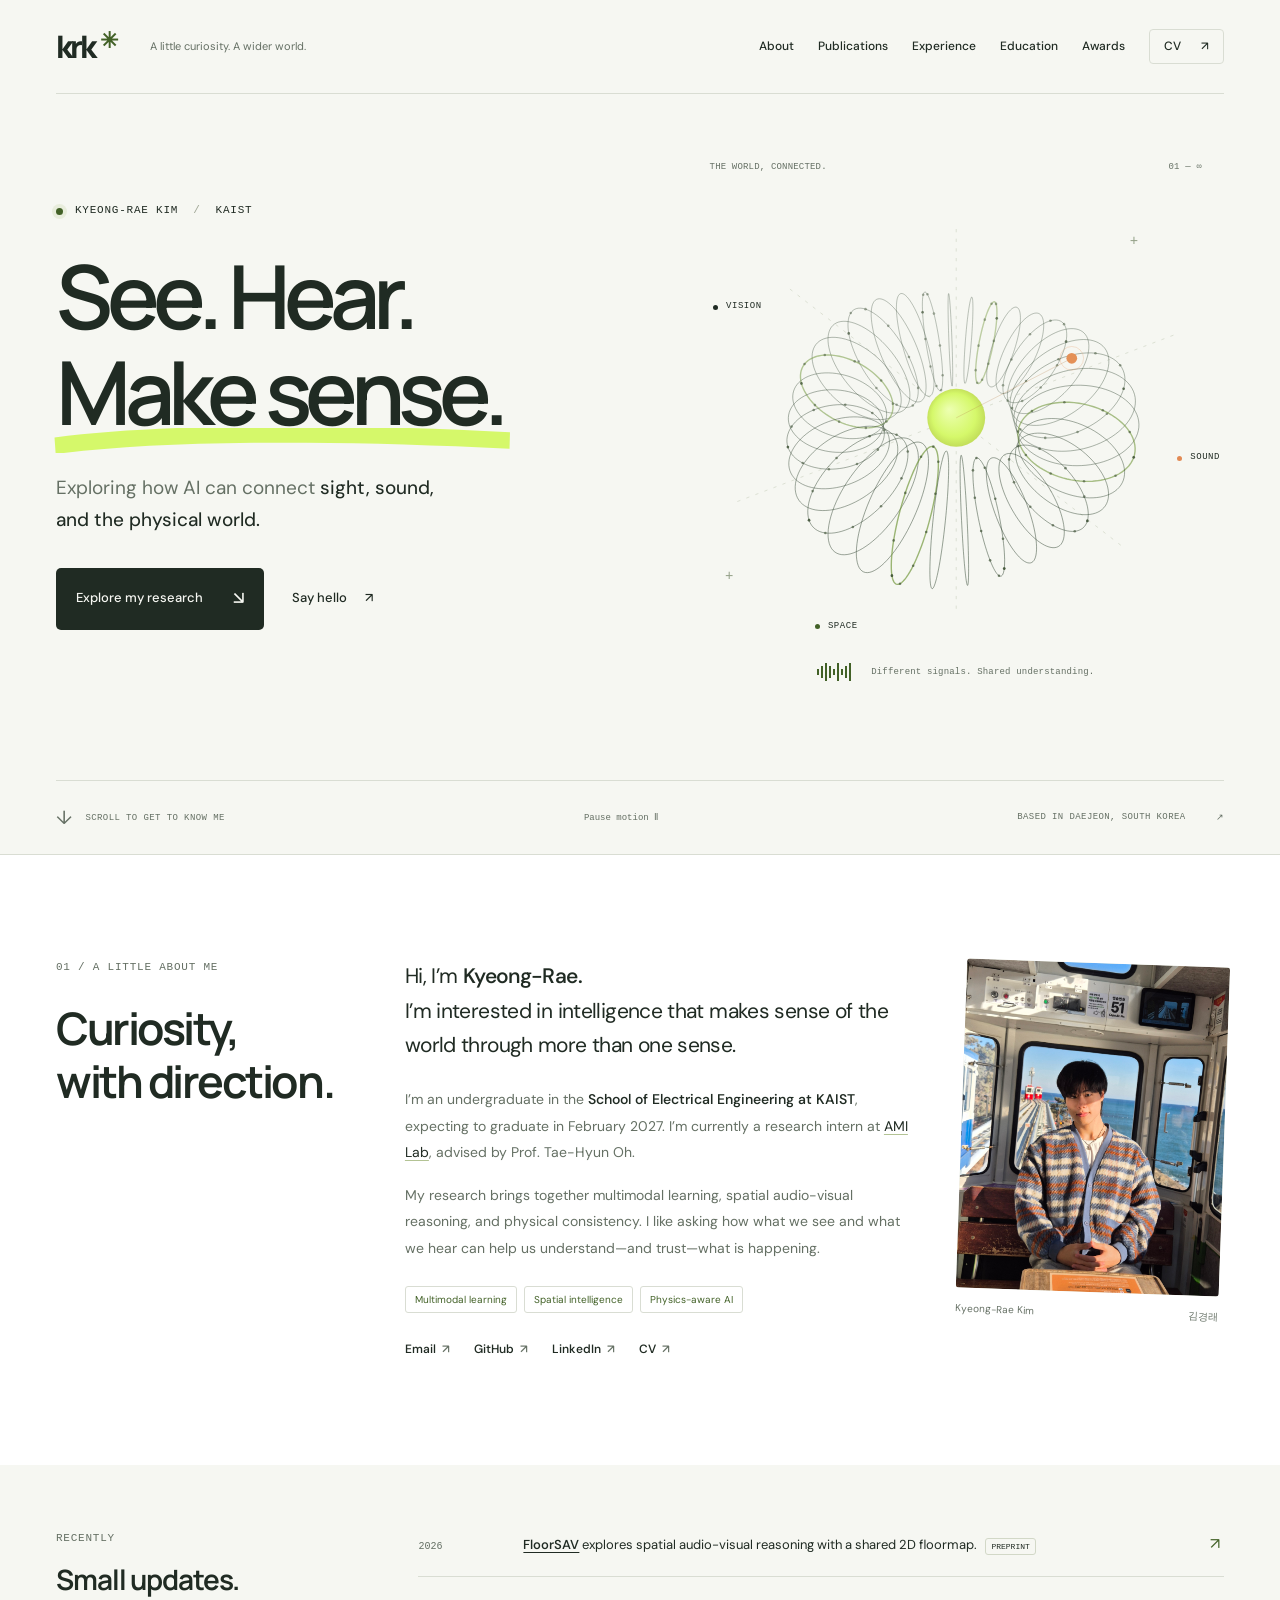
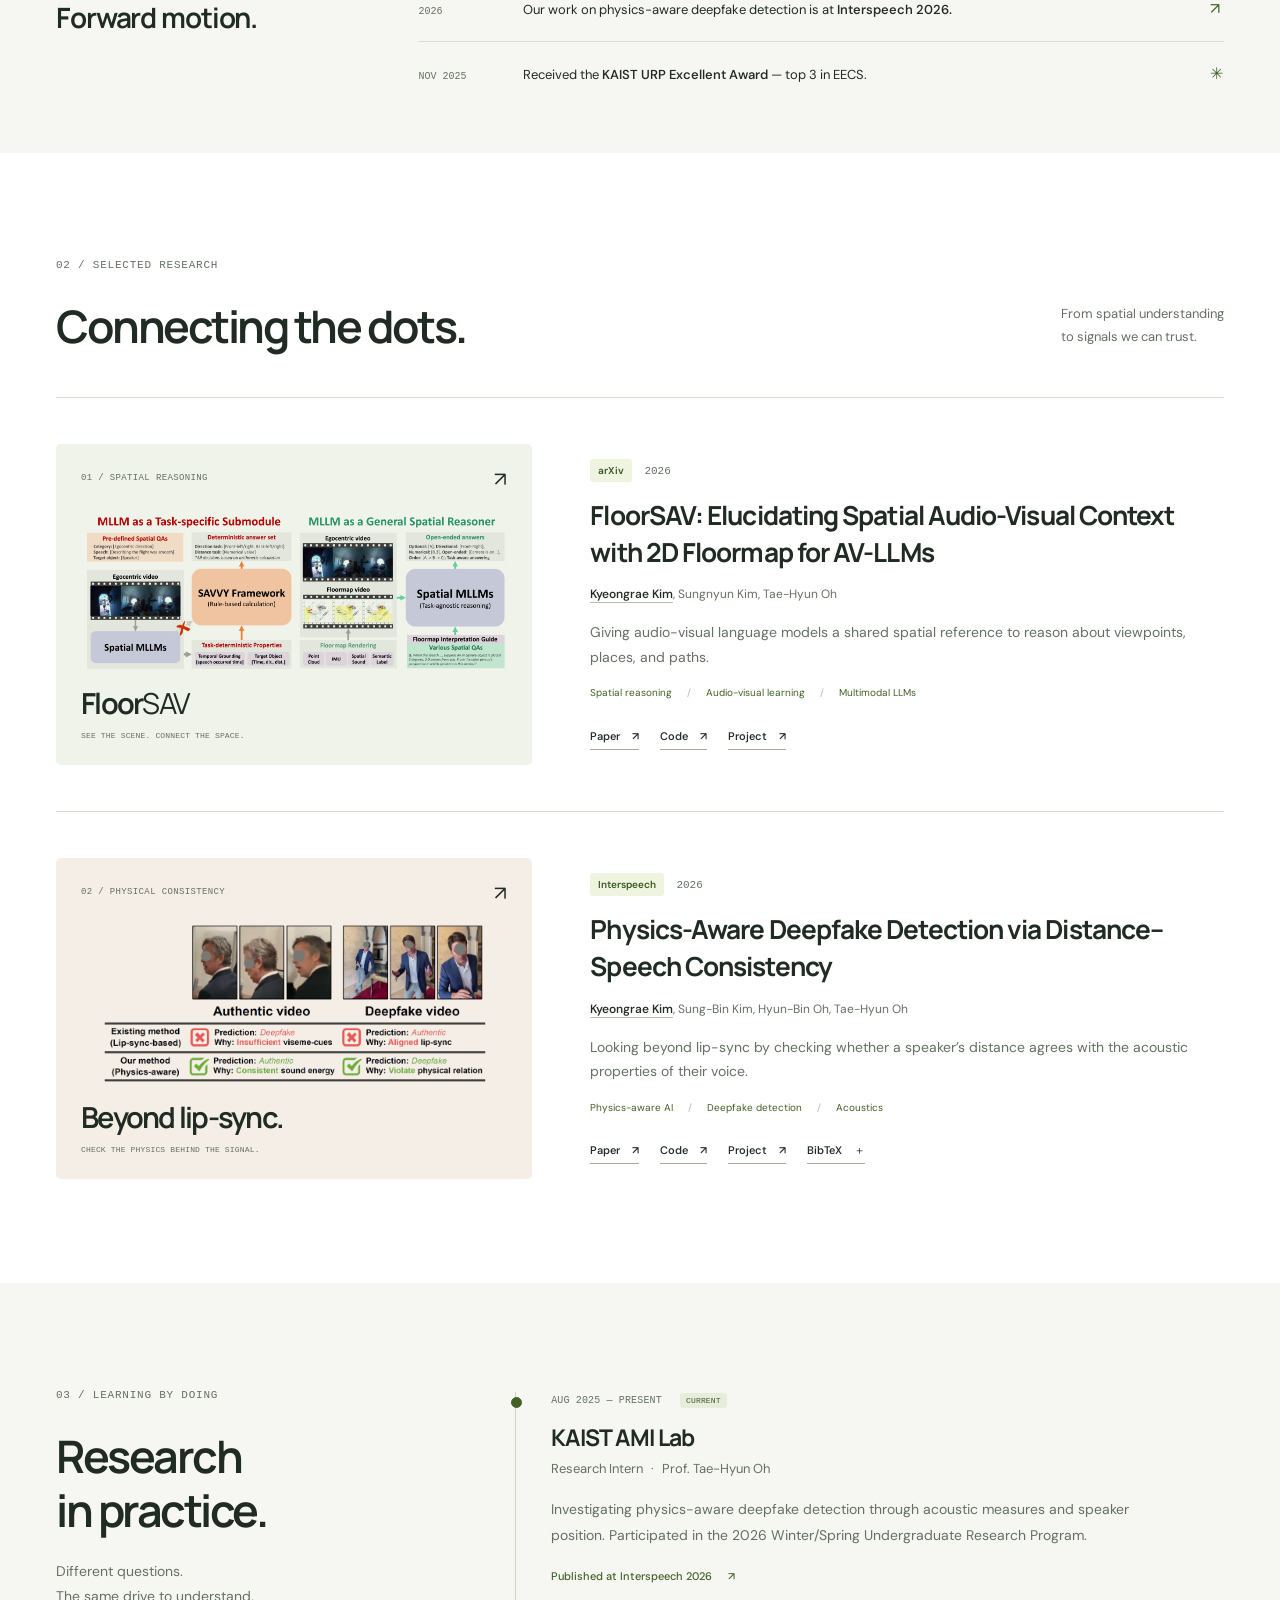
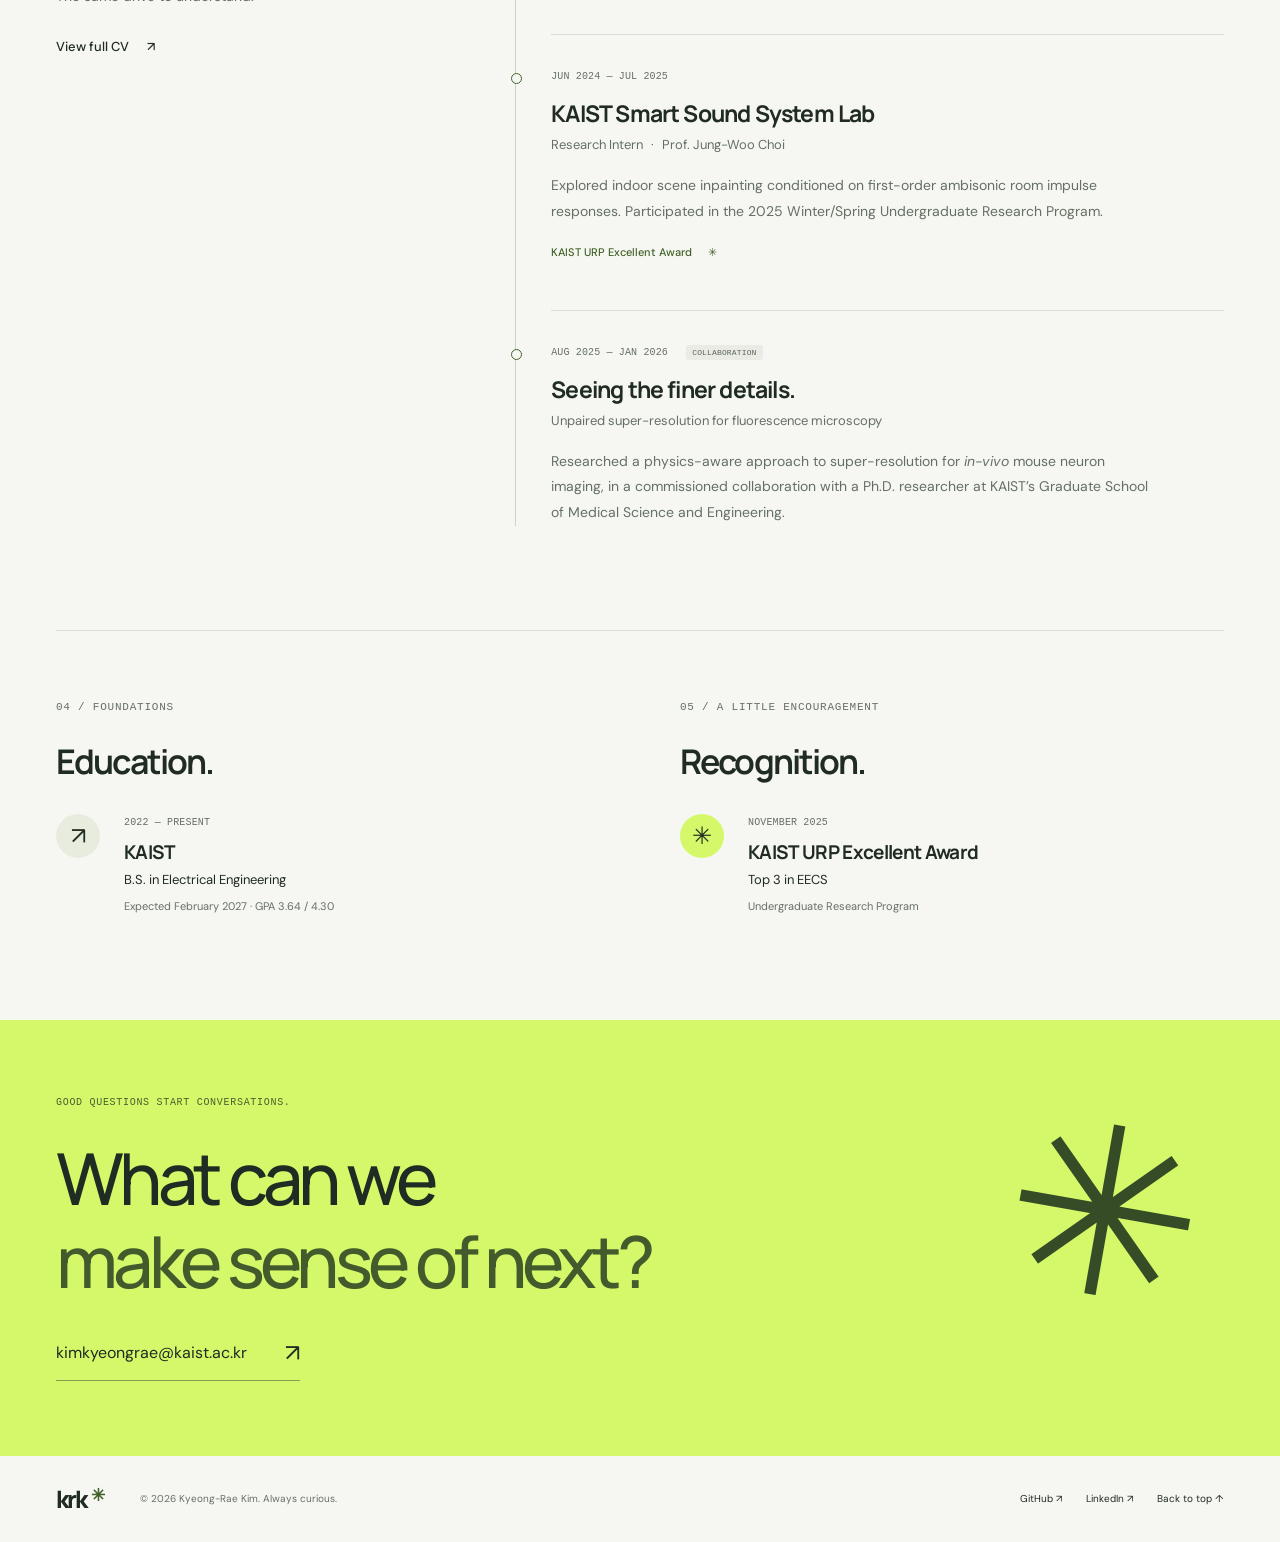
==== index.html @ 4e3a3d53 "Build personal research website with animated hero and CV" ====
<!doctype html>
<html lang="en">
<head>
  <meta charset="utf-8">
  <meta name="viewport" content="width=device-width, initial-scale=1">
  <meta name="theme-color" content="#f6f7f2">
  <title>Kyeong-Rae Kim — Seeing, hearing, understanding.</title>
  <meta name="description" content="Kyeong-Rae Kim is an electrical engineering undergraduate at KAIST exploring multimodal learning, spatial audio-visual reasoning, and physics-aware AI.">
  <link rel="canonical" href="https://byulharang.github.io/">
  <meta property="og:type" content="website">
  <meta property="og:title" content="Kyeong-Rae Kim — Seeing, hearing, understanding.">
  <meta property="og:description" content="Exploring how AI can connect sight, sound, and the physical world. Research in multimodal learning at KAIST.">
  <meta property="og:url" content="https://byulharang.github.io/">
  <meta property="og:image" content="https://byulharang.github.io/images/social-preview.png">
  <meta name="twitter:card" content="summary_large_image">
  <link rel="icon" href="assets/favicon.svg" type="image/svg+xml">
  <link rel="preconnect" href="https://fonts.googleapis.com">
  <link rel="preconnect" href="https://fonts.gstatic.com" crossorigin>
  <link href="https://fonts.googleapis.com/css2?family=DM+Sans:wght@400;450;500;550;600;650;700&family=Manrope:wght@400;500;600;650;700;750;800&display=swap" rel="stylesheet">
  <link rel="stylesheet" href="style.css">
  <script src="script.js" defer></script>
</head>
<body>
  <a class="skip-link" href="#main">Skip to content</a>
  <header class="site-header" id="top">
    <div class="shell header-inner">
      <a class="wordmark" href="#home" aria-label="Kyeong-Rae Kim, home">krk<span class="brand-star" aria-hidden="true">✳</span></a>
      <span class="header-note">A little curiosity. A wider world.</span>
      <button class="menu-toggle" type="button" aria-expanded="false" aria-controls="primary-nav">Menu <span aria-hidden="true">+</span></button>
      <nav class="primary-nav" id="primary-nav" aria-label="Main navigation">
        <a href="#about">About</a>
        <a href="#publications">Publications</a>
        <a href="#experience">Experience</a>
        <a href="#education">Education</a>
        <a href="#awards">Awards</a>
        <a class="nav-cv" href="cv.pdf" target="_blank" rel="noopener">CV <span aria-hidden="true">↗</span></a>
      </nav>
    </div>
  </header>

  <main id="main">
    <section class="hero shell" id="home" aria-labelledby="hero-title">
      <div class="hero-heading" data-hero-layer>
        <p class="eyebrow"><span class="status-dot" aria-hidden="true"></span> KYEONG-RAE KIM <span class="eyebrow-divider">/</span> KAIST</p>
        <h1 id="hero-title">See. Hear.<br><span class="sense">Make sense.<svg viewBox="0 0 600 24" preserveAspectRatio="none" aria-hidden="true"><path d="M4 17C141 4 355 3 592 12"/></svg></span></h1>
        <p class="hero-description">Exploring how AI can connect <strong>sight, sound,<br class="desktop-break"> and the physical world.</strong></p>
        <div class="hero-actions">
          <a class="button button-dark" href="#publications">Explore my research <span aria-hidden="true">↘</span></a>
          <a class="text-link" href="mailto:kimkyeongrae@kaist.ac.kr">Say hello <span aria-hidden="true">↗</span></a>
        </div>
      </div>
      <div class="hero-art" data-hero-layer aria-hidden="true">
        <div class="art-topline"><span>THE WORLD, CONNECTED.</span><span>01 — ∞</span></div>
        <div class="signal-field">
          <svg class="signal-fallback" viewBox="0 0 500 480"><g fill="none" stroke="#344633" stroke-width=".8" opacity=".65"><ellipse cx="250" cy="240" rx="164" ry="148"/><ellipse cx="250" cy="240" rx="164" ry="94"/><ellipse cx="250" cy="240" rx="164" ry="40"/><ellipse cx="250" cy="240" rx="55" ry="148"/><ellipse cx="250" cy="240" rx="113" ry="148"/><path d="M86 240h328M250 92v296"/></g><circle cx="250" cy="240" r="27" fill="#d5f86a"/></svg>
          <canvas id="signal-canvas"></canvas>
          <span class="signal-label label-vision"><i></i> VISION</span>
          <span class="signal-label label-sound"><i></i> SOUND</span>
          <span class="signal-label label-space"><i></i> SPACE</span>
          <span class="signal-cross cross-one">+</span><span class="signal-cross cross-two">+</span>
        </div>
        <div class="art-bottomline"><span class="mini-wave"><i></i><i></i><i></i><i></i><i></i><i></i><i></i><i></i><i></i></span><span>Different signals. Shared understanding.</span></div>
      </div>
      <div class="hero-footer"><a href="#about"><span class="scroll-icon" aria-hidden="true">↓</span> SCROLL TO GET TO KNOW ME</a><button class="motion-toggle" id="motion-toggle" type="button" aria-pressed="false">Pause motion Ⅱ</button><span>BASED IN DAEJEON, SOUTH KOREA <span aria-hidden="true">↗</span></span></div>
    </section>

    <section class="about-section section" id="about" aria-labelledby="about-title">
      <div class="shell about-grid">
        <div class="section-intro" data-reveal><p class="eyebrow section-label">01 / A LITTLE ABOUT ME</p><h2 id="about-title">Curiosity,<br> with direction.</h2></div>
        <div class="about-copy" data-reveal>
          <p class="lead">Hi, I’m <strong>Kyeong-Rae.</strong><br>I’m interested in intelligence that makes sense of the world through more than one sense.</p>
          <p>I’m an undergraduate in the <strong>School of Electrical Engineering at KAIST</strong>, expecting to graduate in February 2027. I’m currently a research intern at <a href="https://ami.kaist.ac.kr/" target="_blank" rel="noopener">AMI Lab</a>, advised by Prof. Tae-Hyun Oh.</p>
          <p>My research brings together multimodal learning, spatial audio-visual reasoning, and physical consistency. I like asking how what we see and what we hear can help us understand—and trust—what is happening.</p>
          <div class="interest-list" aria-label="Research interests"><span>Multimodal learning</span><span>Spatial intelligence</span><span>Physics-aware AI</span></div>
          <div class="social-links"><a href="mailto:kimkyeongrae@kaist.ac.kr">Email <span aria-hidden="true">↗</span></a><a href="https://github.com/byulharang" target="_blank" rel="noopener">GitHub <span aria-hidden="true">↗</span></a><a href="https://www.linkedin.com/in/gyeongrae-kim" target="_blank" rel="noopener">LinkedIn <span aria-hidden="true">↗</span></a><a href="cv.pdf" target="_blank" rel="noopener">CV <span aria-hidden="true">↗</span></a></div>
        </div>
        <figure class="portrait" data-reveal>
          <div class="portrait-frame"><img src="profile.jpg" alt="Kyeong-Rae Kim sitting in a seaside capsule train." width="1848" height="4000" loading="lazy"></div>
          <figcaption><span>Kyeong-Rae Kim</span><span>김경래</span></figcaption>
        </figure>
      </div>
    </section>

    <section class="news-section section" aria-labelledby="news-title">
      <div class="shell news-grid">
        <div data-reveal><p class="eyebrow section-label">RECENTLY</p><h2 id="news-title">Small updates.<br> Forward motion.</h2></div>
        <ol class="news-list">
          <li data-reveal><time datetime="2026">2026</time><p><a href="https://byulharang.github.io/FloorSAV/" target="_blank" rel="noopener">FloorSAV</a> explores spatial audio-visual reasoning with a shared 2D floormap. <span class="news-tag">PREPRINT</span></p><span aria-hidden="true">↗</span></li>
          <li data-reveal><time datetime="2026">2026</time><p>Our work on physics-aware deepfake detection is at <strong>Interspeech 2026.</strong></p><span aria-hidden="true">↗</span></li>
          <li data-reveal><time datetime="2025-11">NOV 2025</time><p>Received the <strong>KAIST URP Excellent Award</strong> — top 3 in EECS.</p><span aria-hidden="true">✳</span></li>
        </ol>
      </div>
    </section>

    <section class="publications-section section" id="publications" aria-labelledby="publications-title">
      <div class="shell">
        <div class="section-heading" data-reveal><div><p class="eyebrow section-label">02 / SELECTED RESEARCH</p><h2 id="publications-title">Connecting the dots.</h2></div><p>From spatial understanding<br> to signals we can trust.</p></div>
        <article class="publication" data-reveal>
          <a class="publication-visual floorsav-visual" href="https://byulharang.github.io/FloorSAV/" target="_blank" rel="noopener" aria-label="Explore the FloorSAV project">
            <div class="visual-caption"><span>01 / SPATIAL REASONING</span><span aria-hidden="true">↗</span></div>
            <img src="images/floorsav.png" width="1588" height="596" alt="FloorSAV combines first-person video, spatial audio, and a 2D floormap for audio-visual language model reasoning." loading="lazy">
            <span class="visual-wordmark">Floor<span>SAV</span><small>SEE THE SCENE. CONNECT THE SPACE.</small></span>
          </a>
          <div class="publication-copy"><p class="publication-meta"><span class="venue">arXiv</span><span>2026</span></p><h3><a href="https://arxiv.org/abs/2610.11310" target="_blank" rel="noopener">FloorSAV: Elucidating Spatial Audio-Visual Context with 2D Floormap for AV-LLMs</a></h3><p class="authors"><strong>Kyeongrae Kim</strong>, Sungnyun Kim, Tae-Hyun Oh</p><p class="publication-summary">Giving audio-visual language models a shared spatial reference to reason about viewpoints, places, and paths.</p><div class="publication-topics"><span>Spatial reasoning</span><span>Audio-visual learning</span><span>Multimodal LLMs</span></div><div class="paper-links"><a href="https://arxiv.org/abs/2610.11310" target="_blank" rel="noopener">Paper <span aria-hidden="true">↗</span></a><a href="https://github.com/byulharang/FloorSAV" target="_blank" rel="noopener">Code <span aria-hidden="true">↗</span></a><a href="https://byulharang.github.io/FloorSAV/" target="_blank" rel="noopener">Project <span aria-hidden="true">↗</span></a></div></div>
        </article>
        <article class="publication" data-reveal>
          <a class="publication-visual padd-visual" href="https://byulharang.github.io/PADD/" target="_blank" rel="noopener" aria-label="Explore the physics-aware deepfake detection project">
            <div class="visual-caption"><span>02 / PHYSICAL CONSISTENCY</span><span aria-hidden="true">↗</span></div>
            <img src="images/padd.png" width="1986" height="820" alt="Real and deepfake video examples: distance–speech consistency provides evidence when lip-sync cues alone are insufficient." loading="lazy">
            <span class="visual-wordmark">Beyond lip-sync.<small>CHECK THE PHYSICS BEHIND THE SIGNAL.</small></span>
          </a>
          <div class="publication-copy"><p class="publication-meta"><span class="venue">Interspeech</span><span>2026</span></p><h3><a href="https://www.isca-archive.org/interspeech_2026/kim26m_interspeech.pdf" target="_blank" rel="noopener">Physics-Aware Deepfake Detection via Distance–Speech Consistency</a></h3><p class="authors"><strong>Kyeongrae Kim</strong>, Sung-Bin Kim, Hyun-Bin Oh, Tae-Hyun Oh</p><p class="publication-summary">Looking beyond lip-sync by checking whether a speaker’s distance agrees with the acoustic properties of their voice.</p><div class="publication-topics"><span>Physics-aware AI</span><span>Deepfake detection</span><span>Acoustics</span></div><div class="paper-links"><a href="https://www.isca-archive.org/interspeech_2026/kim26m_interspeech.pdf" target="_blank" rel="noopener">Paper <span aria-hidden="true">↗</span></a><a href="https://github.com/byulharang/PADD" target="_blank" rel="noopener">Code <span aria-hidden="true">↗</span></a><a href="https://byulharang.github.io/PADD/" target="_blank" rel="noopener">Project <span aria-hidden="true">↗</span></a><button class="citation-button" type="button" data-citation="padd-citation">BibTeX <span aria-hidden="true">＋</span></button></div><pre class="citation" id="padd-citation" hidden><code>@inproceedings{kim2026physics,
  title     = {Physics-Aware Deepfake Detection via Distance--Speech Consistency},
  author    = {Kim, Kyeongrae and Kim, Sung-Bin and Oh, Hyun-Bin and Oh, Tae-Hyun},
  booktitle = {Proc. Interspeech 2026},
  year      = {2026},
  pages     = {2424--2428},
  doi       = {10.21437/Interspeech.2026-1541}
}</code></pre></div>
        </article>
      </div>
    </section>

    <section class="experience-section section" id="experience" aria-labelledby="experience-title">
      <div class="shell experience-grid">
        <div class="experience-intro" data-reveal><p class="eyebrow section-label">03 / LEARNING BY DOING</p><h2 id="experience-title">Research<br> in practice.</h2><p>Different questions.<br> The same drive to understand.</p><a class="text-link" href="cv.pdf" target="_blank" rel="noopener">View full CV <span aria-hidden="true">↗</span></a></div>
        <div class="timeline">
          <article class="timeline-item" data-reveal><p class="timeline-date">AUG 2025 — PRESENT <span class="current-tag">CURRENT</span></p><h3>KAIST AMI Lab</h3><p class="role">Research Intern <span>·</span> Prof. Tae-Hyun Oh</p><p>Investigating physics-aware deepfake detection through acoustic measures and speaker position. Participated in the 2026 Winter/Spring Undergraduate Research Program.</p><a class="inline-result" href="https://byulharang.github.io/PADD/" target="_blank" rel="noopener">Published at Interspeech 2026 <span aria-hidden="true">↗</span></a></article>
          <article class="timeline-item" data-reveal><p class="timeline-date">JUN 2024 — JUL 2025</p><h3>KAIST Smart Sound System Lab</h3><p class="role">Research Intern <span>·</span> Prof. Jung-Woo Choi</p><p>Explored indoor scene inpainting conditioned on first-order ambisonic room impulse responses. Participated in the 2025 Winter/Spring Undergraduate Research Program.</p><p class="inline-result">KAIST URP Excellent Award <span aria-hidden="true">✳</span></p></article>
          <article class="timeline-item" data-reveal><p class="timeline-date">AUG 2025 — JAN 2026 <span class="project-tag">COLLABORATION</span></p><h3>Seeing the finer details.</h3><p class="role">Unpaired super-resolution for fluorescence microscopy</p><p>Researched a physics-aware approach to super-resolution for <em>in-vivo</em> mouse neuron imaging, in a commissioned collaboration with a Ph.D. researcher at KAIST’s Graduate School of Medical Science and Engineering.</p></article>
        </div>
      </div>
    </section>

    <div class="credentials-section section">
      <div class="shell credentials-grid">
        <section id="education" aria-labelledby="education-title" data-reveal><p class="eyebrow section-label">04 / FOUNDATIONS</p><h2 id="education-title">Education.</h2><div class="credential"><span class="credential-symbol" aria-hidden="true">↗</span><div><p class="timeline-date">2022 — PRESENT</p><h3>KAIST</h3><p>B.S. in Electrical Engineering</p><p class="credential-detail">Expected February 2027 · GPA 3.64 / 4.30</p></div></div></section>
        <section id="awards" aria-labelledby="awards-title" data-reveal><p class="eyebrow section-label">05 / A LITTLE ENCOURAGEMENT</p><h2 id="awards-title">Recognition.</h2><div class="credential"><span class="credential-symbol award-symbol" aria-hidden="true">✳</span><div><p class="timeline-date">NOVEMBER 2025</p><h3>KAIST URP Excellent Award</h3><p>Top 3 in EECS</p><p class="credential-detail">Undergraduate Research Program</p></div></div></section>
      </div>
    </div>

    <section class="contact-section" id="contact" aria-labelledby="contact-title">
      <div class="shell contact-inner" data-reveal><p class="eyebrow">GOOD QUESTIONS START CONVERSATIONS.</p><h2 id="contact-title">What can we<br><span>make sense of next?</span></h2><a class="contact-email" href="mailto:kimkyeongrae@kaist.ac.kr">kimkyeongrae@kaist.ac.kr <span aria-hidden="true">↗</span></a><span class="contact-star" aria-hidden="true">✳</span></div>
    </section>
  </main>
  <footer class="site-footer"><div class="shell footer-inner"><a class="wordmark" href="#home" aria-label="Back to top">krk<span class="brand-star" aria-hidden="true">✳</span></a><p>© <span id="copyright-year">2026</span> Kyeong-Rae Kim. Always curious.</p><div><a href="https://github.com/byulharang" target="_blank" rel="noopener">GitHub ↗</a><a href="https://www.linkedin.com/in/gyeongrae-kim" target="_blank" rel="noopener">LinkedIn ↗</a><a href="#home">Back to top ↑</a></div></div></footer>
</body>
</html>
---- style.css ----
:root {
  --paper: #f6f7f2;
  --white: #fff;
  --ink: #202b23;
  --muted: #657064;
  --line: #d9ddd3;
  --accent: #d5f86a;
  --green: #426127;
  --orange: #e28a54;
  --heading: 'Manrope', Arial, sans-serif;
  --body: 'DM Sans', Arial, sans-serif;
  --mono: 'SFMono-Regular', Consolas, 'Liberation Mono', monospace;
}
* { box-sizing: border-box; }
html { scroll-behavior: smooth; scroll-padding-top: 110px; }
body { margin: 0; background: var(--paper); color: var(--ink); font: 16px/1.75 var(--body); -webkit-font-smoothing: antialiased; }
::selection { background: var(--accent); color: var(--ink); }
a { color: inherit; text-decoration: none; }
button { font: inherit; color: inherit; }
a, button { -webkit-tap-highlight-color: transparent; }
a:focus-visible, button:focus-visible { outline: 2px solid var(--green); outline-offset: 6px; }
button { cursor: pointer; }
img { max-width: 100%; height: auto; display: block; }
svg { display: block; }
[hidden] { display: none !important; }
h1, h2, h3, p, figure { margin: 0; }
h1, h2, h3 { font-family: var(--heading); }
h2 { font-size: clamp(32px, 3.5vw, 46px); font-weight: 650; letter-spacing: -.055em; line-height: 1.2; }
h3 { font-weight: 700; letter-spacing: -.035em; line-height: 1.4; }
.shell { width: min(1240px, calc(100% - 112px)); margin-inline: auto; }
.section { padding-block: 104px; }
.eyebrow { font: 500 11px/1.6 var(--mono); letter-spacing: .07em; }
.section-label { margin-bottom: 24px; color: var(--muted); }
.skip-link { position: fixed; z-index: 100; top: 12px; left: 12px; padding: 12px 20px; color: var(--ink); background: var(--accent); transform: translateY(-150%); }
.skip-link:focus { transform: translateY(0); }
.site-header { height: 94px; position: sticky; z-index: 30; top: 0; background: rgba(246,247,242,.96); transition: box-shadow .3s, background .3s; }
.site-header.scrolled { background: rgba(246,247,242,.94); backdrop-filter: blur(16px); box-shadow: 0 1px 0 var(--line); }
.header-inner { height: 100%; display: flex; align-items: center; gap: 32px; border-bottom: 1px solid var(--line); }
.wordmark { font-family: var(--heading); font-size: 31px; letter-spacing: -.09em; font-weight: 800; line-height: 1; display: inline-flex; align-items: flex-start; }
.brand-star { display: inline-block; margin-left: 5px; color: var(--green); font-size: 22px; line-height: .9; letter-spacing: 0; }
.header-note { font-size: 11px; color: var(--muted); margin-right: auto; }
.primary-nav { display: flex; align-items: center; gap: 24px; }
.primary-nav > a { font-size: 12px; font-weight: 500; transition: color .2s; position: relative; padding: 8px 0; }
.primary-nav > a:hover, .primary-nav > a[aria-current] { color: var(--green); }
.primary-nav > a[aria-current]::after { content: ''; position: absolute; bottom: 0; left: 0; right: 0; height: 2px; background: var(--green); }
.primary-nav .nav-cv { border: 1px solid var(--line); border-radius: 4px; padding: 6px 14px; display: flex; gap: 20px; }
.nav-cv:hover { background: var(--accent); border-color: var(--accent); }
.menu-toggle { display: none; }
.hero { min-height: min(760px, calc(100svh - 94px)); padding-top: 76px; display: grid; grid-template-columns: 1.14fr 1fr; column-gap: 20px; align-items: center; position: relative; }
.hero-heading { position: relative; z-index: 2; padding-bottom: 40px; }
.hero .eyebrow { display: flex; align-items: center; gap: 12px; }
.status-dot { width: 7px; height: 7px; background: var(--green); border-radius: 50%; box-shadow: 0 0 0 4px #e8eddc; }
.eyebrow-divider { color: #a0a796; margin: 0 3px; }
h1 { font-size: clamp(62px, 6.9vw, 100px); line-height: 1.09; font-weight: 600; letter-spacing: -.073em; margin: 27px 0 32px; }
.sense { position: relative; white-space: nowrap; }
.sense svg { position: absolute; z-index: -1; width: 104%; height: 25px; bottom: -2px; left: -1%; }
.sense path { stroke: var(--accent); stroke-width: 16px; fill: none; }
.hero-description { color: var(--muted); font-size: 19px; line-height: 1.7; }
.hero-description strong { color: var(--ink); font-weight: 450; }
.hero-actions { display: flex; align-items: center; gap: 28px; margin-top: 32px; }
.button { display: inline-flex; align-items: center; gap: 30px; border-radius: 5px; font-size: 13px; font-weight: 500; padding: 15px 20px; transition: background .2s, transform .2s; }
.button-dark { background: var(--ink); color: var(--paper); }
.button-dark:hover { background: #354a31; transform: translateY(-2px); }
.button span { font-size: 18px; }
.text-link { font-size: 13px; font-weight: 500; display: inline-flex; gap: 18px; align-items: center; }
.text-link:hover { text-decoration: underline; text-underline-offset: 5px; }
.hero-art { position: relative; align-self: center; margin-top: -30px; }
.art-topline, .art-bottomline { display: flex; align-items: center; justify-content: space-between; gap: 20px; color: var(--muted); font: 9px/1.6 var(--mono); letter-spacing: .02em; }
.art-topline { padding: 0 22px; }
.art-bottomline { padding: 0 22px; justify-content: center; }
.signal-field { aspect-ratio: 1.1; position: relative; }
#signal-canvas, .signal-fallback { width: 100%; height: 100%; position: absolute; inset: 0; }
.signal-field.canvas-ready .signal-fallback { display: none; }
.signal-label { position: absolute; font: 9px/1.5 var(--mono); letter-spacing: .06em; display: flex; gap: 8px; align-items: center; background: #f6f7f2d9; padding: 4px; }
.signal-label i { width: 5px; height: 5px; border-radius: 50%; background: var(--ink); }
.label-vision { left: 4%; top: 25%; }
.label-sound { right: 0; top: 56%; }
.label-sound i { background: var(--orange); }
.label-space { left: 23%; bottom: 5%; }
.label-space i { background: var(--green); }
.signal-cross { position: absolute; color: #94a189; font: 14px var(--mono); }
.cross-one { top: 12%; right: 16%; }
.cross-two { bottom: 16%; left: 7%; }
.mini-wave { display: flex; align-items: center; gap: 2px; height: 20px; }
.mini-wave i { width: 2px; height: 6px; background: var(--green); }
.mini-wave i:nth-child(2n) { height: 12px; }
.mini-wave i:nth-child(3n) { height: 18px; }
.hero-footer { grid-column: 1/-1; width: 100%; display: flex; align-self: end; align-items: center; justify-content: space-between; border-top: 1px solid var(--line); padding: 24px 0; margin-top: 38px; color: var(--muted); font: 9px var(--mono); letter-spacing: .045em; }
.hero-footer a { display: flex; align-items: center; gap: 13px; }
.hero-footer > span { display: flex; gap: 30px; }
.scroll-icon { font: 19px var(--body); }
.motion-toggle { display: none; padding: 7px 0; border: 0; background: transparent; font: 9px var(--mono); color: var(--muted); }
.js .motion-toggle { display: inline-block; }
.motion-toggle:hover { color: var(--ink); }
.motion-toggle:disabled { cursor: default; }
.about-section { border-top: 1px solid var(--line); background: var(--white); }
.about-grid { display: grid; grid-template-columns: .8fr 1.35fr .7fr; gap: 48px; align-items: start; }
.about-copy { font-size: 14px; line-height: 1.9; }
.about-copy .lead { font-size: 21px; line-height: 1.65; letter-spacing: -.03em; margin-bottom: 23px; color: var(--ink); }
.about-copy > p + p { margin-top: 16px; color: var(--muted); }
.about-copy strong { font-weight: 550; color: var(--ink); }
.about-copy p a { color: var(--ink); text-decoration: underline; text-underline-offset: 3px; text-decoration-color: #b3c394; }
.interest-list { display: flex; flex-wrap: wrap; gap: 7px; margin-top: 25px; }
.interest-list span { border: 1px solid var(--line); border-radius: 3px; padding: 3px 9px; font-size: 10px; color: var(--green); white-space: nowrap; }
.social-links { display: flex; flex-wrap: wrap; gap: 24px; margin-top: 25px; font-size: 12px; font-weight: 550; }
.social-links span { margin-left: 3px; color: var(--muted); }
.social-links a:hover { text-decoration: underline; text-underline-offset: 4px; }
.portrait { padding-top: 4px; transform: rotate(2deg); }
.portrait-frame { aspect-ratio: 4/5; overflow: hidden; border-radius: 3px; background: #e6e9dd; }
.portrait-frame img { width: 100%; height: 100%; object-fit: cover; object-position: 50% 56%; }
.portrait figcaption { display: flex; justify-content: space-between; gap: 8px; color: var(--muted); font-size: 10px; margin-top: 12px; }
.news-section { padding-block: 65px; }
.news-grid { display: grid; grid-template-columns: .8fr 2.05fr; gap: 48px; }
.news-grid h2 { font-size: 28px; line-height: 1.35; letter-spacing: -.04em; }
.news-grid .section-label { margin-bottom: 13px; }
.news-list { list-style: none; padding: 0; margin: 0; }
.news-list li { display: grid; grid-template-columns: 85px 1fr 14px; gap: 20px; padding: 18px 0; border-bottom: 1px solid var(--line); align-items: baseline; }
.news-list li:first-child { padding-top: 0; }
.news-list li:last-child { border-bottom: 0; padding-bottom: 0; }
.news-list time { font: 10px/1.6 var(--mono); color: var(--muted); }
.news-list p { font-size: 13px; line-height: 1.8; }
.news-list strong, .news-list p > a { font-weight: 550; }
.news-list a { text-decoration: underline; text-underline-offset: 3px; }
.news-list li > span { color: var(--green); }
.news-tag { font: 8px var(--mono); border: 1px solid #d2d8c7; border-radius: 3px; padding: 3px 5px; margin-left: 5px; white-space: nowrap; }
.publications-section { background: var(--white); }
.section-heading { display: flex; justify-content: space-between; align-items: end; padding-bottom: 44px; border-bottom: 1px solid var(--line); }
.section-heading > p { font-size: 13px; color: var(--muted); padding-bottom: 4px; }
.publication { display: grid; grid-template-columns: 1fr 1.33fr; gap: 58px; padding-block: 46px; border-bottom: 1px solid var(--line); align-items: center; }
.publication:last-child { padding-bottom: 0; border-bottom: 0; }
.publication-visual { align-self: stretch; display: flex; flex-direction: column; justify-content: space-between; padding: 22px 25px; border-radius: 5px; overflow: hidden; position: relative; min-height: 310px; transition: transform .3s; }
.publication-visual:hover { transform: translateY(-4px); }
.floorsav-visual { background: #f0f3e9; }
.padd-visual { background: #f4eee7; }
.visual-caption { display: flex; justify-content: space-between; align-items: center; color: var(--muted); font: 9px/1.5 var(--mono); letter-spacing: .04em; }
.visual-caption span:last-child { font: 20px var(--body); color: var(--ink); }
.publication-visual img { width: 100%; height: 160px; object-fit: contain; margin-block: 18px; mix-blend-mode: multiply; }
.visual-wordmark { font: 650 29px/1.1 var(--heading); letter-spacing: -.06em; }
.visual-wordmark > span { font-weight: 400; }
.visual-wordmark small { display: block; font: 8px/1.8 var(--mono); letter-spacing: .02em; color: var(--muted); margin-top: 9px; }
.publication-meta { display: flex; align-items: center; gap: 12px; font: 11px var(--mono); color: var(--muted); margin-bottom: 15px; }
.venue { background: #eef4df; color: #3b5625; padding: 5px 8px; border-radius: 3px; font: 600 10px var(--body); }
.publication h3 { font-size: clamp(21px, 2.05vw, 27px); line-height: 1.4; max-width: 620px; }
.publication h3 a:hover { color: var(--green); }
.authors { font-size: 12px; color: var(--muted); margin-top: 14px; }
.authors strong { font-weight: 550; color: var(--ink); border-bottom: 1px solid #b7beb0; }
.publication-summary { margin-top: 15px; font-size: 14px; color: var(--muted); line-height: 1.75; }
.publication-topics { display: flex; flex-wrap: wrap; gap: 7px 15px; margin-top: 15px; font-size: 10px; color: var(--green); }
.publication-topics span + span::before { content: '/'; margin-right: 15px; color: #b3baaa; }
.paper-links { display: flex; flex-wrap: wrap; gap: 21px; margin-top: 23px; }
.paper-links a, .citation-button { display: inline-flex; gap: 12px; align-items: center; font: 550 11px/1.6 var(--body); padding: 3px 0; background: transparent; border: 0; border-bottom: 1px solid #a4ad98; }
.paper-links a:hover, .citation-button:hover { color: var(--green); border-color: var(--green); }
.citation-button { display: none; }
.js .citation-button { display: inline-flex; }
.citation { white-space: pre-wrap; overflow-wrap: anywhere; max-width: 100%; background: var(--paper); border: 1px solid var(--line); border-radius: 4px; margin-top: 20px; padding: 18px; font: 11px/1.6 var(--mono); }
.experience-grid { display: grid; grid-template-columns: 1fr 1.85fr; gap: 76px; }
.experience-intro { align-self: start; position: sticky; top: 140px; }
.experience-intro > p:not(.eyebrow) { color: var(--muted); font-size: 14px; margin-top: 23px; }
.experience-intro .text-link { margin-top: 28px; }
.timeline { border-left: 1px solid #cdd4c3; padding-left: 35px; margin-top: 5px; }
.timeline-item { position: relative; padding-bottom: 45px; margin-bottom: 33px; border-bottom: 1px solid var(--line); }
.timeline-item::before { content: ''; position: absolute; top: 5px; left: -40px; width: 9px; height: 9px; background: var(--paper); border: 1px solid var(--green); border-radius: 50%; }
.timeline-item:first-child::before { background: var(--green); }
.timeline-item:last-child { margin-bottom: 0; padding-bottom: 0; border-bottom: 0; }
.timeline-date { font: 10px/1.7 var(--mono); color: var(--muted); letter-spacing: .015em; }
.current-tag, .project-tag { font: 8px var(--mono); padding: 3px 6px; background: #e6edda; color: #3d572d; border-radius: 3px; margin-left: 12px; white-space: nowrap; }
.project-tag { background: #e9ebe4; color: #5c6657; }
.timeline-item h3 { font-size: 23px; margin-top: 12px; }
.role { font-size: 13px; margin-top: 5px; color: var(--muted); }
.role span { margin: 0 5px; }
.timeline-item > p:not(.role, .timeline-date, .inline-result) { color: var(--muted); font-size: 14px; line-height: 1.85; margin-top: 16px; max-width: 600px; }
.inline-result { font-size: 11px; font-weight: 500; color: var(--green); display: inline-flex; align-items: center; gap: 16px; margin-top: 18px; }
a.inline-result:hover { text-decoration: underline; text-underline-offset: 4px; }
.credentials-section { padding-top: 0; }
.credentials-grid { display: grid; grid-template-columns: 1fr 1fr; gap: 80px; padding-top: 68px; border-top: 1px solid var(--line); }
.credentials-grid h2 { font-size: 34px; }
.credential { display: flex; gap: 24px; align-items: flex-start; margin-top: 32px; }
.credential-symbol { height: 44px; width: 44px; display: grid; place-items: center; background: #e8ecdF; font-size: 24px; border-radius: 50%; flex: 0 0 auto; }
.award-symbol { background: var(--accent); }
.credential h3 { font-size: 19px; margin-block: 8px 4px; }
.credential p:not(.timeline-date) { font-size: 13px; }
.credential .credential-detail { color: var(--muted); font-size: 11px !important; margin-top: 5px; }
.contact-section { background: var(--accent); padding-block: 75px; overflow: hidden; }
.contact-inner { position: relative; }
.contact-inner > .eyebrow { font-size: 10px; color: #4a5f2f; margin-bottom: 26px; }
.contact-inner h2 { font-size: clamp(40px, 5.6vw, 76px); letter-spacing: -.065em; font-weight: 500; line-height: 1.15; }
.contact-inner h2 span { color: #435a2c; }
.contact-email { display: inline-flex; align-items: center; gap: 38px; margin-top: 30px; font-size: 16px; border-bottom: 1px solid #879d50; padding-bottom: 6px; }
.contact-email:hover { border-color: var(--ink); }
.contact-email span { font-size: 24px; }
.contact-star { position: absolute; top: 3px; right: 22px; font-size: 235px; line-height: 1; color: #354c27; transform: rotate(10deg); }
.site-footer { padding-block: 31px; }
.footer-inner { display: flex; align-items: center; gap: 35px; }
.site-footer .wordmark { font-size: 24px; }
.site-footer .brand-star { font-size: 17px; }
.site-footer p { font-size: 10px; color: var(--muted); }
.site-footer .footer-inner > div { display: flex; gap: 24px; margin-left: auto; font-size: 10px; }
.site-footer a:hover { color: var(--green); }
.will-reveal { opacity: 0; transform: translateY(20px); transition: opacity .7s ease, transform .7s cubic-bezier(.2,.65,.3,1); }
.will-reveal.is-visible { opacity: 1; transform: translateY(0); }
.portrait.will-reveal { transform: translateY(20px) rotate(2deg); }
.portrait.will-reveal.is-visible { transform: translateY(0) rotate(2deg); }

@media (min-width: 1600px) { .hero { min-height: 780px; } }
@media (max-width: 1180px) {
  .shell { width: calc(100% - 72px); }
  .header-note { display: none; }
  .primary-nav { margin-left: auto; gap: 22px; }
  .hero { min-height: 660px; }
  h1 { font-size: 7.2vw; }
  .about-grid { grid-template-columns: .8fr 1.2fr .7fr; gap: 30px; }
  .about-copy .lead { font-size: 19px; }
  .publication { gap: 36px; }
  .news-grid { grid-template-columns: .8fr 1.9fr; gap: 30px; }
  .contact-star { font-size: 185px; }
}
@media (max-width: 900px) {
  .section { padding-block: 76px; }
  .site-header { height: 78px; }
  .header-inner { gap: 20px; }
  .primary-nav { gap: 16px; }
  .primary-nav > a { font-size: 11px; }
  .hero { min-height: 610px; padding-top: 55px; }
  .hero-art { margin-right: -20px; }
  h1 { font-size: 7.7vw; }
  .hero-description { font-size: 16px; }
  .hero-actions { gap: 18px; }
  .button { padding: 13px 16px; gap: 16px; font-size: 11px; }
  .hero-actions .text-link { font-size: 11px; gap: 10px; }
  .art-bottomline { font-size: 8px; gap: 12px; padding: 0; }
  .art-topline { font-size: 8px; padding: 0 12px; }
  .hero-footer > span { font-size: 8px; gap: 12px; }
  .about-grid { grid-template-columns: 1.5fr .8fr; }
  .section-intro { grid-column: 1/-1; }
  .section-intro h2 br { display: none; }
  .portrait { max-width: 250px; }
  .news-grid { grid-template-columns: 1fr; gap: 28px; }
  .news-grid h2 br { display: none; }
  .news-list li { grid-template-columns: 90px 1fr 14px; }
  .publication { grid-template-columns: .85fr 1.2fr; gap: 26px; }
  .publication-visual { padding: 16px; min-height: 300px; }
  .publication-visual img { height: 130px; }
  .visual-wordmark { font-size: 25px; }
  .visual-wordmark small { font-size: 7px; }
  .visual-caption { font-size: 8px; }
  .publication h3 { font-size: 20px; }
  .publication-summary { font-size: 13px; }
  .publication-topics { gap: 4px 8px; font-size: 9px; }
  .publication-topics span + span::before { margin-right: 8px; }
  .experience-grid { grid-template-columns: .8fr 1.4fr; gap: 36px; }
  .timeline { padding-left: 25px; }
  .timeline-item::before { left: -30px; }
  .timeline-item h3 { font-size: 20px; }
  .credentials-section { padding-top: 0; }
  .credentials-grid { gap: 30px; }
  .credential { gap: 14px; }
  .credential h3 { font-size: 17px; }
  .contact-star { font-size: 145px; top: 38px; right: 0; }
  .footer-inner { flex-wrap: wrap; gap: 20px; }
  .site-footer .footer-inner > div { gap: 16px; }
}
@media (max-width: 680px) {
  html { scroll-padding-top: 90px; }
  .shell { width: calc(100% - 40px); }
  .section { padding-block: 62px; }
  .site-header { height: auto; min-height: 72px; }
  .header-inner { min-height: 72px; flex-wrap: wrap; padding-block: 20px; }
  .wordmark { font-size: 28px; }
  .header-note { display: block; font-size: 9px; margin-left: 0; }
  .js .menu-toggle { display: flex; align-items: center; gap: 13px; padding: 5px 0 5px 8px; background: none; border: 0; font-size: 11px; }
  .menu-toggle span { font-size: 20px; line-height: 1; }
  .primary-nav { width: 100%; gap: 12px 22px; padding: 12px 0 4px; flex-wrap: wrap; }
  .primary-nav > a { font-size: 13px; }
  .hero { grid-template-columns: 1fr; padding-top: 51px; min-height: auto; }
  .hero-heading { padding-bottom: 0; }
  .hero .eyebrow { font-size: 10px; }
  h1 { font-size: clamp(53px, 11.5vw, 78px); line-height: 1.09; margin: 25px 0 25px; }
  .sense svg { height: 17px; bottom: -4px; }
  .hero-description { font-size: 17px; line-height: 1.65; }
  .hero-actions { gap: 28px; margin-top: 27px; }
  .button { font-size: 12px; padding: 14px 17px; gap: 25px; }
  .hero-actions .text-link { font-size: 12px; }
  .hero-art { width: min(400px, 100%); margin: 45px auto 0; }
  .signal-field { aspect-ratio: 1.3; }
  .art-topline { padding: 0 10px; }
  .signal-label { font-size: 8px; }
  .label-vision { left: 8%; }
  .label-sound { right: 5%; }
  .label-space { bottom: 0; }
  .art-bottomline { margin-top: 15px; }
  .hero-footer { margin-top: 28px; padding-block: 20px; font-size: 8px; }
  .hero-footer > span { display: none; }
  .section-label { font-size: 10px; margin-bottom: 18px; }
  h2 { font-size: 34px; }
  .about-grid { grid-template-columns: 1fr; gap: 28px; }
  .section-intro { grid-column: auto; }
  .about-copy { font-size: 14px; }
  .about-copy .lead { font-size: 21px; }
  .portrait { grid-row: 2; width: 210px; justify-self: center; margin: 8px 0 12px; }
  .portrait-frame { aspect-ratio: 1; }
  .portrait-frame img { object-position: 50% 54%; }
  .about-copy { grid-row: 3; }
  .social-links { gap: 28px; }
  .news-section { padding-block: 48px; }
  .news-grid h2 { font-size: 28px; }
  .news-list li { grid-template-columns: 65px 1fr 10px; gap: 12px; padding: 17px 0; }
  .news-list time { font-size: 9px; }
  .news-list p { font-size: 12px; }
  .news-tag { display: inline-block; margin-left: 0; }
  .section-heading { display: block; padding-bottom: 30px; }
  .section-heading > p { margin-top: 18px; font-size: 13px; }
  .section-heading > p br { display: none; }
  .publication { grid-template-columns: 1fr; padding-block: 32px; gap: 24px; }
  .publication-visual { min-height: 270px; padding: 20px; }
  .publication-visual img { height: 140px; margin-block: 16px; }
  .visual-wordmark { font-size: 29px; }
  .visual-wordmark small { font-size: 8px; }
  .visual-caption { font-size: 9px; }
  .publication h3 { font-size: 23px; }
  .publication-summary { font-size: 14px; }
  .publication-topics { font-size: 10px; gap: 5px 10px; }
  .publication-topics span + span::before { margin-right: 10px; }
  .paper-links { gap: 24px; }
  .paper-links a, .citation-button { font-size: 12px; }
  .experience-grid { grid-template-columns: 1fr; gap: 38px; }
  .experience-intro { position: static; }
  .experience-intro h2 br { display: none; }
  .experience-intro > p:not(.eyebrow) { margin-top: 16px; }
  .experience-intro > p:not(.eyebrow) br { display: none; }
  .experience-intro .text-link { margin-top: 20px; }
  .timeline { margin-left: 5px; }
  .timeline-date { font-size: 9px; }
  .current-tag, .project-tag { font-size: 7px; margin-left: 5px; }
  .timeline-item h3 { font-size: 22px; }
  .timeline-item { padding-bottom: 30px; margin-bottom: 30px; }
  .credentials-section { padding-top: 0; }
  .credentials-grid { grid-template-columns: 1fr; gap: 45px; padding-top: 48px; }
  .credential { margin-top: 25px; gap: 20px; }
  .credential h3 { font-size: 20px; }
  .contact-section { padding-block: 52px; }
  .contact-inner > .eyebrow { font-size: 8px; margin-bottom: 23px; }
  .contact-inner h2 { font-size: clamp(35px, 8.7vw, 52px); }
  .contact-email { font-size: 13px; gap: 23px; margin-top: 28px; }
  .contact-star { font-size: 62px; right: 0; top: auto; bottom: -21px; opacity: .22; }
  .site-footer { padding-block: 26px; }
  .footer-inner { gap: 17px; }
  .site-footer p { font-size: 9px; }
  .site-footer .footer-inner > div { width: 100%; margin-left: 0; justify-content: space-between; padding-top: 5px; }
}
@media (prefers-reduced-motion: reduce) {
  html { scroll-behavior: auto; }
  *, *::before, *::after { animation: none !important; transition: none !important; }
  .will-reveal { opacity: 1; transform: none; }
  .portrait.will-reveal, .portrait.will-reveal.is-visible { transform: rotate(2deg); }
  [data-hero-layer] { opacity: 1 !important; transform: none !important; }
}
@media print {
  .site-header, .hero-art, .hero-footer, .contact-section, .site-footer, .hero-actions { display: none; }
  body { background: #fff; font-size: 11pt; }
  .shell { width: 100%; }
  .section { padding-block: 20px; }
  .hero { display: block; min-height: 0; padding: 0; }
  h1 { font-size: 40pt; }
  .will-reveal, [data-hero-layer] { opacity: 1 !important; transform: none !important; }
  .experience-intro { position: static; }
  .publication, .timeline-item, .credential { break-inside: avoid; }
}
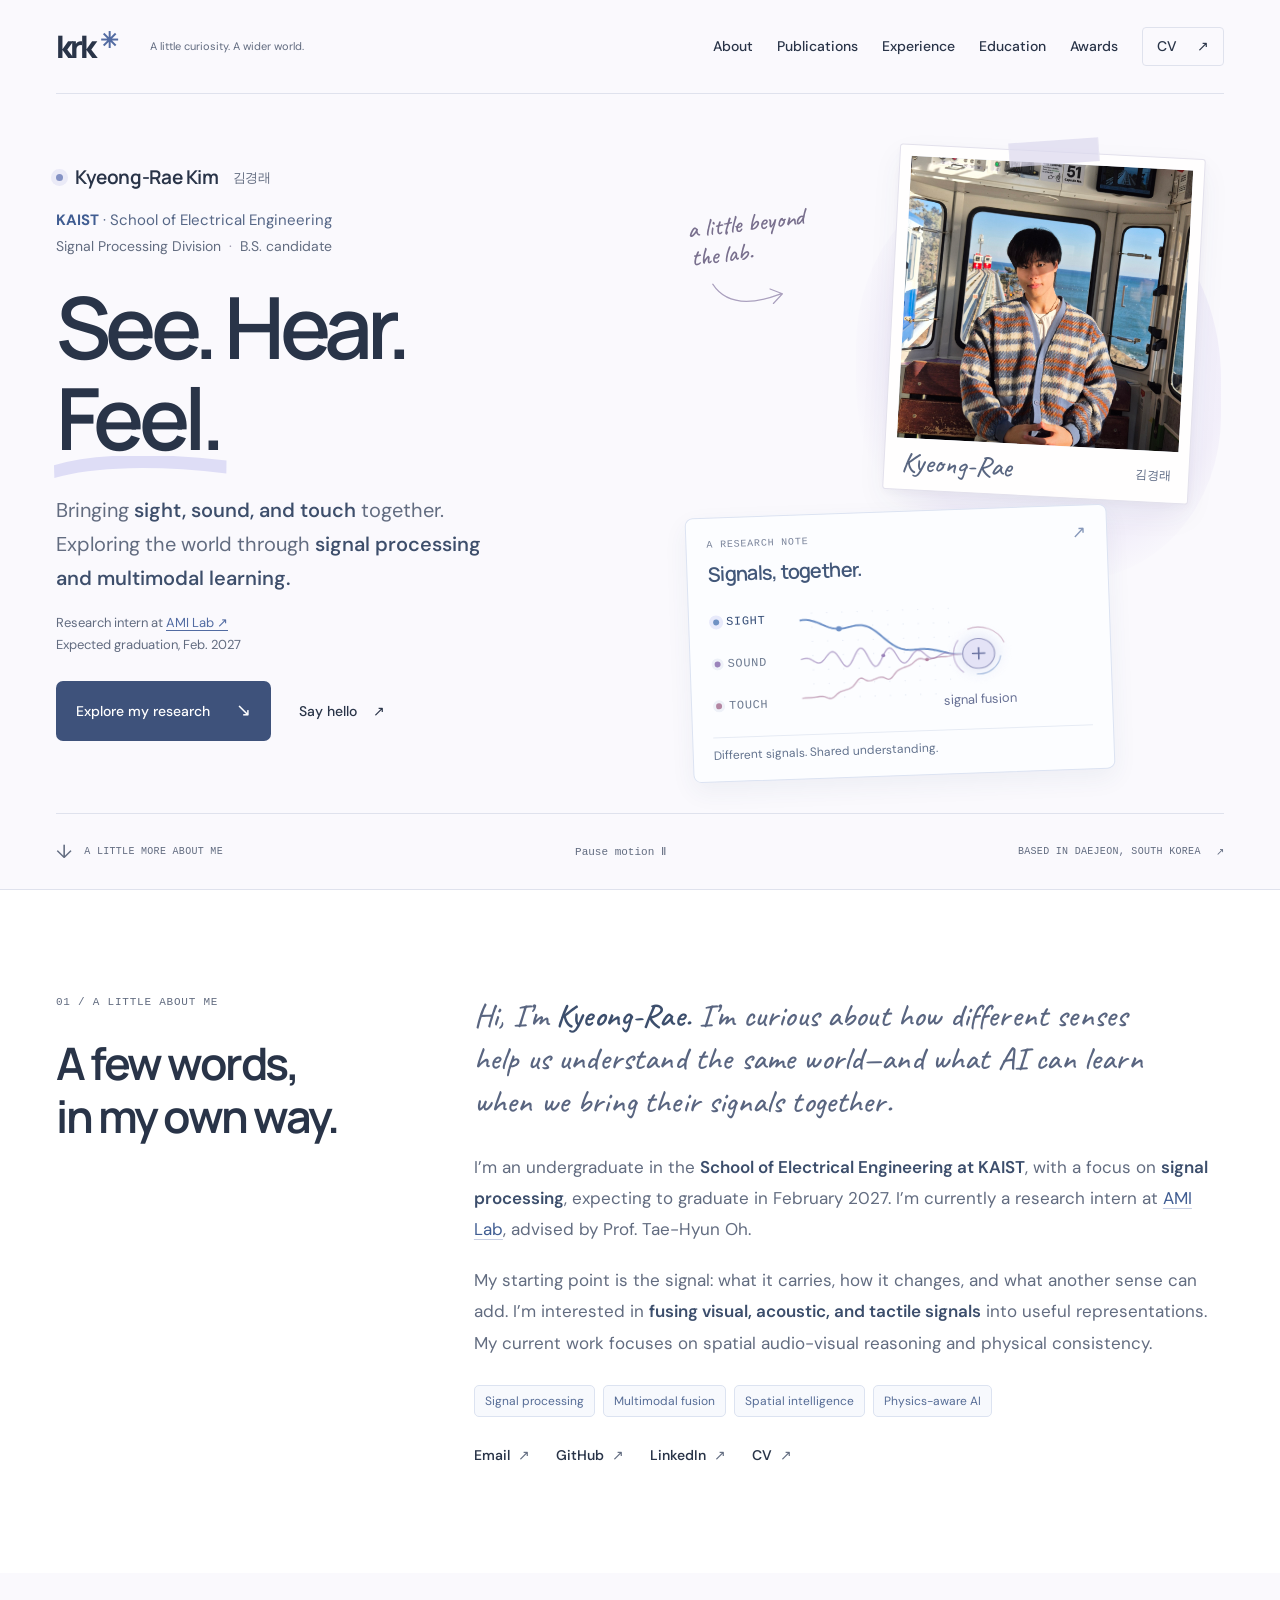
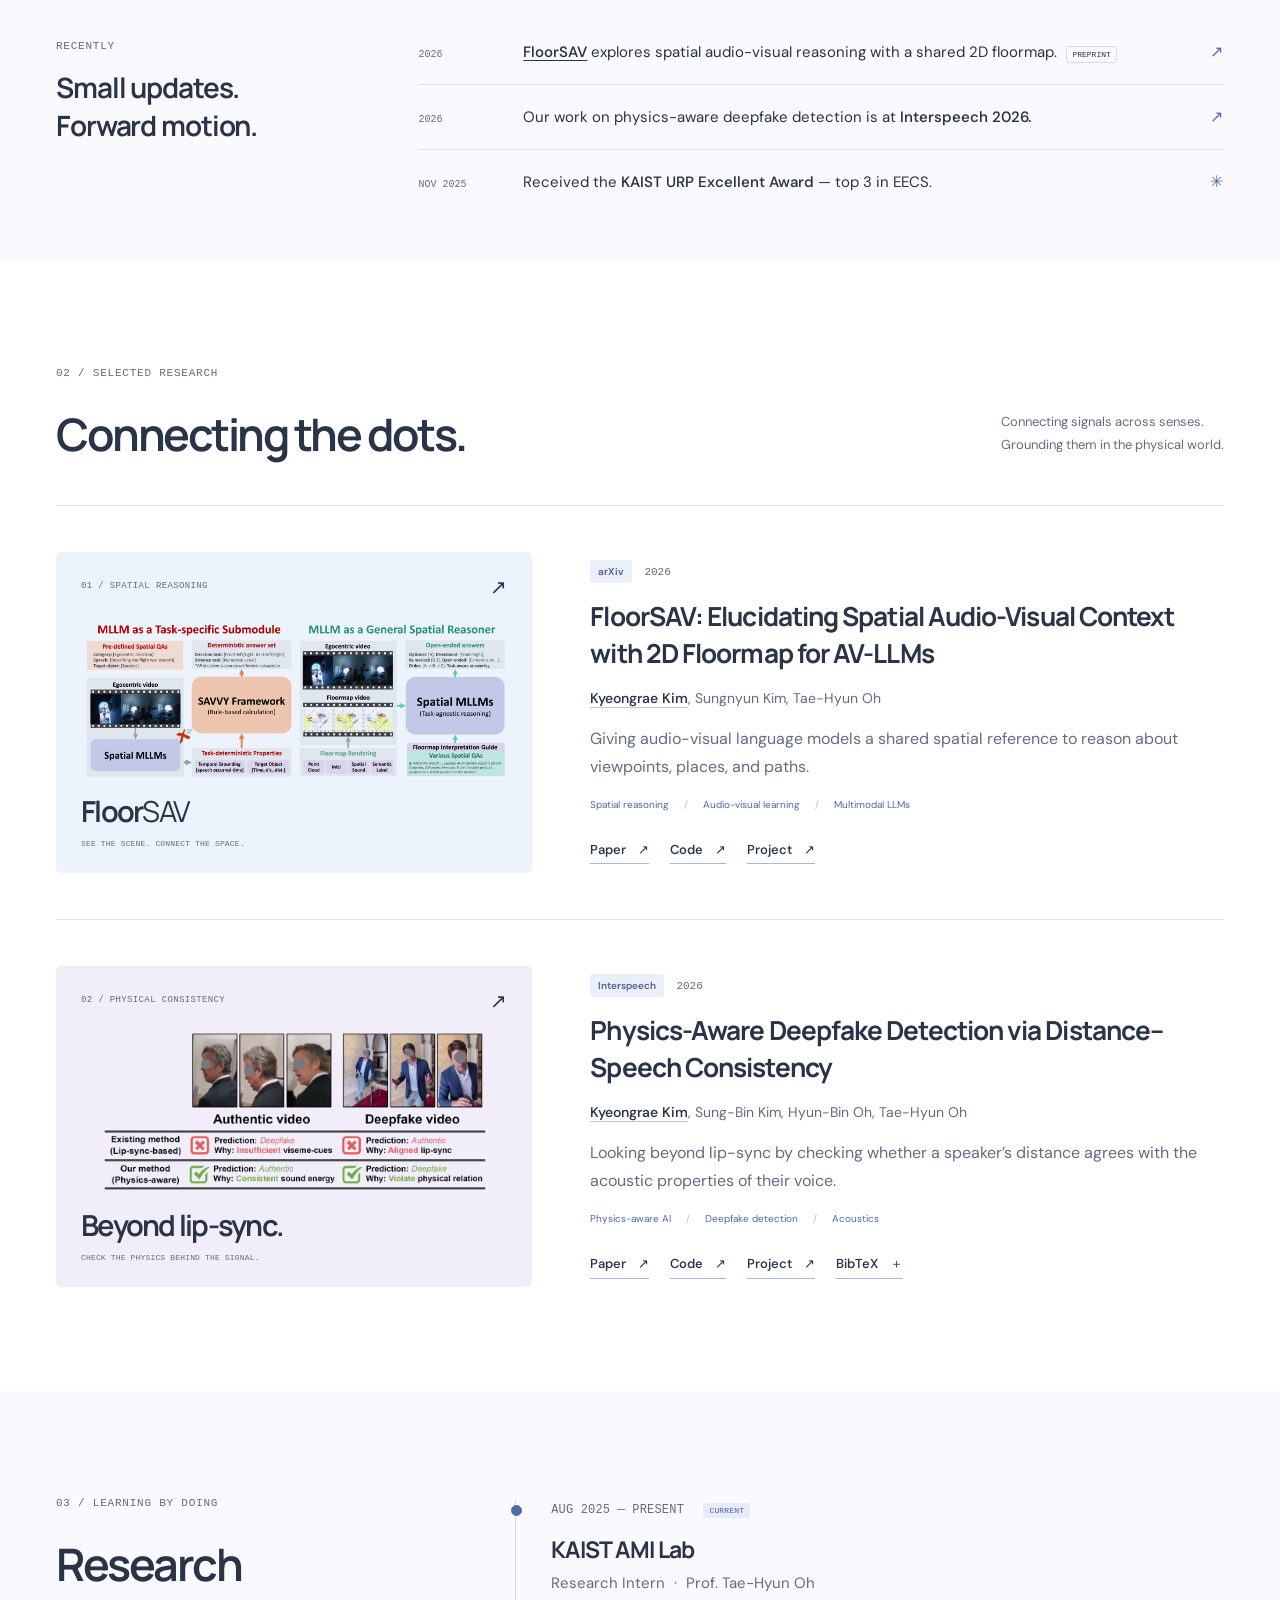
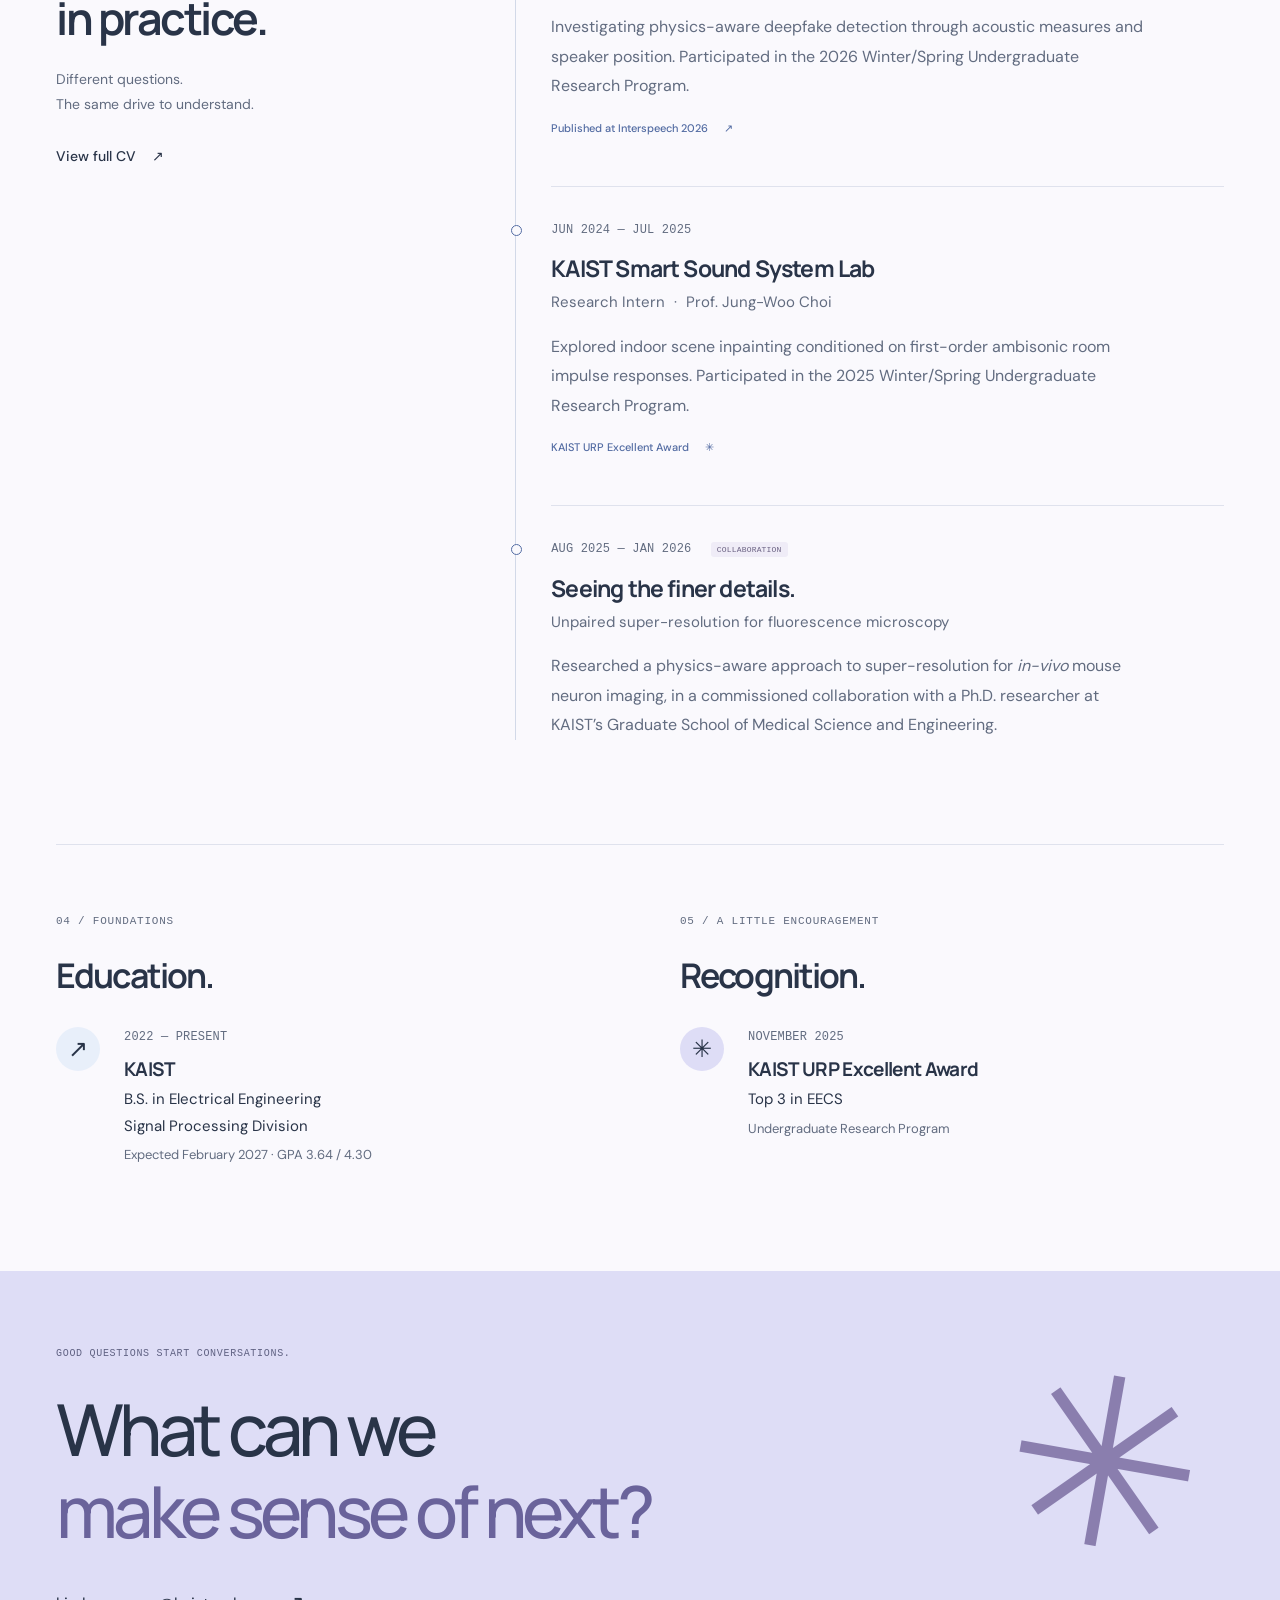
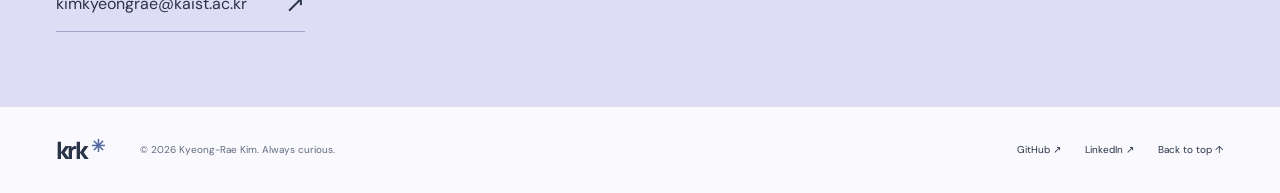
==== commit a2b77032: "Refresh profile with signal fusion focus and pastel album layout" ====
--- a/index.html
+++ b/index.html
@@ -3,20 +3,17 @@
 <head>
   <meta charset="utf-8">
   <meta name="viewport" content="width=device-width, initial-scale=1">
-  <meta name="theme-color" content="#f6f7f2">
-  <title>Kyeong-Rae Kim — Seeing, hearing, understanding.</title>
-  <meta name="description" content="Kyeong-Rae Kim is an electrical engineering undergraduate at KAIST exploring multimodal learning, spatial audio-visual reasoning, and physics-aware AI.">
+  <meta name="theme-color" content="#faf9fd">
+  <title>Kyeong-Rae Kim — See. Hear. Feel.</title>
+  <meta name="description" content="Kyeong-Rae Kim is an electrical engineering undergraduate at KAIST exploring signal processing and multimodal learning: bringing sight, sound, and touch together.">
   <link rel="canonical" href="https://byulharang.github.io/">
   <meta property="og:type" content="website">
-  <meta property="og:title" content="Kyeong-Rae Kim — Seeing, hearing, understanding.">
-  <meta property="og:description" content="Exploring how AI can connect sight, sound, and the physical world. Research in multimodal learning at KAIST.">
+  <meta property="og:title" content="Kyeong-Rae Kim — See. Hear. Feel.">
+  <meta property="og:description" content="Sight, sound, and touch. Exploring signal fusion and multimodal learning at KAIST’s School of Electrical Engineering, Signal Processing Division.">
   <meta property="og:url" content="https://byulharang.github.io/">
   <meta property="og:image" content="https://byulharang.github.io/images/social-preview.png">
   <meta name="twitter:card" content="summary_large_image">
   <link rel="icon" href="assets/favicon.svg" type="image/svg+xml">
-  <link rel="preconnect" href="https://fonts.googleapis.com">
-  <link rel="preconnect" href="https://fonts.gstatic.com" crossorigin>
-  <link href="https://fonts.googleapis.com/css2?family=DM+Sans:wght@400;450;500;550;600;650;700&family=Manrope:wght@400;500;600;650;700;750;800&display=swap" rel="stylesheet">
   <link rel="stylesheet" href="style.css">
   <script src="script.js" defer></script>
 </head>
@@ -41,43 +38,53 @@
   <main id="main">
     <section class="hero shell" id="home" aria-labelledby="hero-title">
       <div class="hero-heading" data-hero-layer>
-        <p class="eyebrow"><span class="status-dot" aria-hidden="true"></span> KYEONG-RAE KIM <span class="eyebrow-divider">/</span> KAIST</p>
-        <h1 id="hero-title">See. Hear.<br><span class="sense">Make sense.<svg viewBox="0 0 600 24" preserveAspectRatio="none" aria-hidden="true"><path d="M4 17C141 4 355 3 592 12"/></svg></span></h1>
-        <p class="hero-description">Exploring how AI can connect <strong>sight, sound,<br class="desktop-break"> and the physical world.</strong></p>
+        <p class="eyebrow hero-name"><span class="status-dot" aria-hidden="true"></span> Kyeong-Rae Kim <span class="name-korean" lang="ko">김경래</span></p>
+        <div class="hero-affiliation">
+          <a href="#education"><strong>KAIST</strong> · School of Electrical Engineering</a>
+          <span>Signal Processing Division <span aria-hidden="true">·</span> B.S. candidate</span>
+        </div>
+        <h1 id="hero-title">See. Hear.<br><span class="sense">Feel.<svg viewBox="0 0 600 24" preserveAspectRatio="none" aria-hidden="true"><path d="M4 17C141 4 355 3 592 12"/></svg></span></h1>
+        <p class="hero-description">Bringing <strong>sight, sound, and touch</strong> together.<br>Exploring the world through <strong>signal processing<br class="desktop-break"> and multimodal learning.</strong></p>
+        <p class="hero-role">Research intern at <a href="https://ami.kaist.ac.kr/" target="_blank" rel="noopener">AMI Lab ↗</a> <span>Expected graduation, Feb. 2027</span></p>
         <div class="hero-actions">
           <a class="button button-dark" href="#publications">Explore my research <span aria-hidden="true">↘</span></a>
           <a class="text-link" href="mailto:kimkyeongrae@kaist.ac.kr">Say hello <span aria-hidden="true">↗</span></a>
         </div>
       </div>
-      <div class="hero-art" data-hero-layer aria-hidden="true">
-        <div class="art-topline"><span>THE WORLD, CONNECTED.</span><span>01 — ∞</span></div>
-        <div class="signal-field">
-          <svg class="signal-fallback" viewBox="0 0 500 480"><g fill="none" stroke="#344633" stroke-width=".8" opacity=".65"><ellipse cx="250" cy="240" rx="164" ry="148"/><ellipse cx="250" cy="240" rx="164" ry="94"/><ellipse cx="250" cy="240" rx="164" ry="40"/><ellipse cx="250" cy="240" rx="55" ry="148"/><ellipse cx="250" cy="240" rx="113" ry="148"/><path d="M86 240h328M250 92v296"/></g><circle cx="250" cy="240" r="27" fill="#d5f86a"/></svg>
-          <canvas id="signal-canvas"></canvas>
-          <span class="signal-label label-vision"><i></i> VISION</span>
-          <span class="signal-label label-sound"><i></i> SOUND</span>
-          <span class="signal-label label-space"><i></i> SPACE</span>
-          <span class="signal-cross cross-one">+</span><span class="signal-cross cross-two">+</span>
+      <div class="hero-art" data-hero-layer>
+        <div class="album-note" aria-hidden="true">a little beyond<br> the lab.<svg viewBox="0 0 110 60"><path d="M6 10Q25 49 91 33m-13-8 15 8-13 11"/></svg></div>
+        <figure class="portrait hero-portrait">
+          <div class="portrait-frame"><img src="profile.jpg" alt="Kyeong-Rae Kim sitting in a seaside capsule train." width="1848" height="4000" fetchpriority="high"></div>
+          <figcaption><span>Kyeong-Rae</span><span lang="ko">김경래</span></figcaption>
+        </figure>
+        <div class="signal-note">
+          <div class="art-topline"><span>A RESEARCH NOTE</span><span aria-hidden="true">↗</span></div>
+          <h2 class="signal-note-title">Signals, together.</h2>
+          <div class="signal-field" role="img" aria-label="Visual, acoustic, and tactile signals converge into a shared representation.">
+            <svg class="signal-fallback" viewBox="0 0 500 190" aria-hidden="true"><g fill="none" stroke-width="2"><path d="M116 40C200 40 215 95 330 95" stroke="#6e91c9"/><path d="M116 95H330" stroke="#9a83be"/><path d="M116 150C200 150 215 95 330 95" stroke="#b388a2"/></g><circle cx="351" cy="95" r="27" fill="#e4e1f6" stroke="#7d79b3"/><path d="M342 95h18m-9-9v18" stroke="#646094" stroke-width="2"/></svg>
+            <canvas id="signal-canvas" aria-hidden="true"></canvas>
+            <span class="signal-label label-vision"><i></i> SIGHT</span>
+            <span class="signal-label label-sound"><i></i> SOUND</span>
+            <span class="signal-label label-touch"><i></i> TOUCH</span>
+            <span class="fusion-label">signal fusion</span>
+          </div>
+          <div class="art-bottomline">Different signals. Shared understanding.</div>
         </div>
-        <div class="art-bottomline"><span class="mini-wave"><i></i><i></i><i></i><i></i><i></i><i></i><i></i><i></i><i></i></span><span>Different signals. Shared understanding.</span></div>
       </div>
-      <div class="hero-footer"><a href="#about"><span class="scroll-icon" aria-hidden="true">↓</span> SCROLL TO GET TO KNOW ME</a><button class="motion-toggle" id="motion-toggle" type="button" aria-pressed="false">Pause motion Ⅱ</button><span>BASED IN DAEJEON, SOUTH KOREA <span aria-hidden="true">↗</span></span></div>
+      <div class="hero-footer"><a href="#about"><span class="scroll-icon" aria-hidden="true">↓</span> A LITTLE MORE ABOUT ME</a><button class="motion-toggle" id="motion-toggle" type="button" aria-pressed="false">Pause motion Ⅱ</button><span>BASED IN DAEJEON, SOUTH KOREA <span aria-hidden="true">↗</span></span></div>
     </section>
 
     <section class="about-section section" id="about" aria-labelledby="about-title">
       <div class="shell about-grid">
-        <div class="section-intro" data-reveal><p class="eyebrow section-label">01 / A LITTLE ABOUT ME</p><h2 id="about-title">Curiosity,<br> with direction.</h2></div>
+        <div class="section-intro" data-reveal><p class="eyebrow section-label">01 / A LITTLE ABOUT ME</p><h2 id="about-title">A few words,<br> in my own way.</h2></div>
         <div class="about-copy" data-reveal>
-          <p class="lead">Hi, I’m <strong>Kyeong-Rae.</strong><br>I’m interested in intelligence that makes sense of the world through more than one sense.</p>
-          <p>I’m an undergraduate in the <strong>School of Electrical Engineering at KAIST</strong>, expecting to graduate in February 2027. I’m currently a research intern at <a href="https://ami.kaist.ac.kr/" target="_blank" rel="noopener">AMI Lab</a>, advised by Prof. Tae-Hyun Oh.</p>
-          <p>My research brings together multimodal learning, spatial audio-visual reasoning, and physical consistency. I like asking how what we see and what we hear can help us understand—and trust—what is happening.</p>
-          <div class="interest-list" aria-label="Research interests"><span>Multimodal learning</span><span>Spatial intelligence</span><span>Physics-aware AI</span></div>
+          <p class="lead personal-note">Hi, I’m <strong>Kyeong-Rae.</strong> I’m curious about how different senses help us understand the same world—and what AI can learn when we bring their signals together.</p>
+          <p>I’m an undergraduate in the <strong>School of Electrical Engineering at KAIST</strong>, with a focus on <strong>signal processing</strong>, expecting to graduate in February 2027. I’m currently a research intern at <a href="https://ami.kaist.ac.kr/" target="_blank" rel="noopener">AMI Lab</a>, advised by Prof. Tae-Hyun Oh.</p>
+          <p>My starting point is the signal: what it carries, how it changes, and what another sense can add. I’m interested in <strong>fusing visual, acoustic, and tactile signals</strong> into useful representations. My current work focuses on spatial audio-visual reasoning and physical consistency.</p>
+          <div class="interest-list" aria-label="Research interests"><span>Signal processing</span><span>Multimodal fusion</span><span>Spatial intelligence</span><span>Physics-aware AI</span></div>
           <div class="social-links"><a href="mailto:kimkyeongrae@kaist.ac.kr">Email <span aria-hidden="true">↗</span></a><a href="https://github.com/byulharang" target="_blank" rel="noopener">GitHub <span aria-hidden="true">↗</span></a><a href="https://www.linkedin.com/in/gyeongrae-kim" target="_blank" rel="noopener">LinkedIn <span aria-hidden="true">↗</span></a><a href="cv.pdf" target="_blank" rel="noopener">CV <span aria-hidden="true">↗</span></a></div>
         </div>
-        <figure class="portrait" data-reveal>
-          <div class="portrait-frame"><img src="profile.jpg" alt="Kyeong-Rae Kim sitting in a seaside capsule train." width="1848" height="4000" loading="lazy"></div>
-          <figcaption><span>Kyeong-Rae Kim</span><span>김경래</span></figcaption>
-        </figure>
+
       </div>
     </section>
 
@@ -94,7 +101,7 @@
 
     <section class="publications-section section" id="publications" aria-labelledby="publications-title">
       <div class="shell">
-        <div class="section-heading" data-reveal><div><p class="eyebrow section-label">02 / SELECTED RESEARCH</p><h2 id="publications-title">Connecting the dots.</h2></div><p>From spatial understanding<br> to signals we can trust.</p></div>
+        <div class="section-heading" data-reveal><div><p class="eyebrow section-label">02 / SELECTED RESEARCH</p><h2 id="publications-title">Connecting the dots.</h2></div><p>Connecting signals across senses.<br> Grounding them in the physical world.</p></div>
         <article class="publication" data-reveal>
           <a class="publication-visual floorsav-visual" href="https://byulharang.github.io/FloorSAV/" target="_blank" rel="noopener" aria-label="Explore the FloorSAV project">
             <div class="visual-caption"><span>01 / SPATIAL REASONING</span><span aria-hidden="true">↗</span></div>
@@ -134,7 +141,7 @@
 
     <div class="credentials-section section">
       <div class="shell credentials-grid">
-        <section id="education" aria-labelledby="education-title" data-reveal><p class="eyebrow section-label">04 / FOUNDATIONS</p><h2 id="education-title">Education.</h2><div class="credential"><span class="credential-symbol" aria-hidden="true">↗</span><div><p class="timeline-date">2022 — PRESENT</p><h3>KAIST</h3><p>B.S. in Electrical Engineering</p><p class="credential-detail">Expected February 2027 · GPA 3.64 / 4.30</p></div></div></section>
+        <section id="education" aria-labelledby="education-title" data-reveal><p class="eyebrow section-label">04 / FOUNDATIONS</p><h2 id="education-title">Education.</h2><div class="credential"><span class="credential-symbol" aria-hidden="true">↗</span><div><p class="timeline-date">2022 — PRESENT</p><h3>KAIST</h3><p>B.S. in Electrical Engineering</p><p>Signal Processing Division</p><p class="credential-detail">Expected February 2027 · GPA 3.64 / 4.30</p></div></div></section>
         <section id="awards" aria-labelledby="awards-title" data-reveal><p class="eyebrow section-label">05 / A LITTLE ENCOURAGEMENT</p><h2 id="awards-title">Recognition.</h2><div class="credential"><span class="credential-symbol award-symbol" aria-hidden="true">✳</span><div><p class="timeline-date">NOVEMBER 2025</p><h3>KAIST URP Excellent Award</h3><p>Top 3 in EECS</p><p class="credential-detail">Undergraduate Research Program</p></div></div></section>
       </div>
     </div>
--- a/style.css
+++ b/style.css
@@ -1,14 +1,18 @@
+@font-face { font-family: 'Manrope'; font-style: normal; font-weight: 400 800; font-display: swap; src: url('assets/fonts/manrope-latin.woff2') format('woff2'); }
+@font-face { font-family: 'DM Sans'; font-style: normal; font-weight: 400 700; font-display: swap; src: url('assets/fonts/dm-sans-latin.woff2') format('woff2'); }
+@font-face { font-family: 'Caveat'; font-style: normal; font-weight: 400 700; font-display: swap; src: url('assets/fonts/caveat-latin.woff2') format('woff2'); }
 :root {
-  --paper: #f6f7f2;
+  --paper: #faf9fd;
   --white: #fff;
-  --ink: #202b23;
-  --muted: #657064;
-  --line: #d9ddd3;
-  --accent: #d5f86a;
-  --green: #426127;
-  --orange: #e28a54;
+  --ink: #293448;
+  --muted: #626c80;
+  --line: #dfe2ed;
+  --accent: #deddf6;
+  --blue: #526ba2;
+  --orange: #a283b2;
   --heading: 'Manrope', Arial, sans-serif;
   --body: 'DM Sans', Arial, sans-serif;
+  --hand: 'Caveat', 'Segoe Print', cursive;
   --mono: 'SFMono-Regular', Consolas, 'Liberation Mono', monospace;
 }
 * { box-sizing: border-box; }
@@ -18,7 +22,7 @@
 a { color: inherit; text-decoration: none; }
 button { font: inherit; color: inherit; }
 a, button { -webkit-tap-highlight-color: transparent; }
-a:focus-visible, button:focus-visible { outline: 2px solid var(--green); outline-offset: 6px; }
+a:focus-visible, button:focus-visible { outline: 2px solid var(--blue); outline-offset: 6px; }
 button { cursor: pointer; }
 img { max-width: 100%; height: auto; display: block; }
 svg { display: block; }
@@ -33,82 +37,96 @@
 .section-label { margin-bottom: 24px; color: var(--muted); }
 .skip-link { position: fixed; z-index: 100; top: 12px; left: 12px; padding: 12px 20px; color: var(--ink); background: var(--accent); transform: translateY(-150%); }
 .skip-link:focus { transform: translateY(0); }
-.site-header { height: 94px; position: sticky; z-index: 30; top: 0; background: rgba(246,247,242,.96); transition: box-shadow .3s, background .3s; }
-.site-header.scrolled { background: rgba(246,247,242,.94); backdrop-filter: blur(16px); box-shadow: 0 1px 0 var(--line); }
+.site-header { height: 94px; position: sticky; z-index: 30; top: 0; background: rgba(250,249,253,.96); transition: box-shadow .3s, background .3s; }
+.site-header.scrolled { background: rgba(250,249,253,.94); backdrop-filter: blur(16px); box-shadow: 0 1px 0 var(--line); }
 .header-inner { height: 100%; display: flex; align-items: center; gap: 32px; border-bottom: 1px solid var(--line); }
 .wordmark { font-family: var(--heading); font-size: 31px; letter-spacing: -.09em; font-weight: 800; line-height: 1; display: inline-flex; align-items: flex-start; }
-.brand-star { display: inline-block; margin-left: 5px; color: var(--green); font-size: 22px; line-height: .9; letter-spacing: 0; }
+.brand-star { display: inline-block; margin-left: 5px; color: var(--blue); font-size: 22px; line-height: .9; letter-spacing: 0; }
 .header-note { font-size: 11px; color: var(--muted); margin-right: auto; }
 .primary-nav { display: flex; align-items: center; gap: 24px; }
-.primary-nav > a { font-size: 12px; font-weight: 500; transition: color .2s; position: relative; padding: 8px 0; }
-.primary-nav > a:hover, .primary-nav > a[aria-current] { color: var(--green); }
-.primary-nav > a[aria-current]::after { content: ''; position: absolute; bottom: 0; left: 0; right: 0; height: 2px; background: var(--green); }
+.primary-nav > a { font-size: 14px; font-weight: 500; transition: color .2s; position: relative; padding: 8px 0; }
+.primary-nav > a:hover, .primary-nav > a[aria-current] { color: var(--blue); }
+.primary-nav > a[aria-current]::after { content: ''; position: absolute; bottom: 0; left: 0; right: 0; height: 2px; background: var(--blue); }
 .primary-nav .nav-cv { border: 1px solid var(--line); border-radius: 4px; padding: 6px 14px; display: flex; gap: 20px; }
 .nav-cv:hover { background: var(--accent); border-color: var(--accent); }
 .menu-toggle { display: none; }
-.hero { min-height: min(760px, calc(100svh - 94px)); padding-top: 76px; display: grid; grid-template-columns: 1.14fr 1fr; column-gap: 20px; align-items: center; position: relative; }
-.hero-heading { position: relative; z-index: 2; padding-bottom: 40px; }
+.hero { min-height: 0; padding-top: 52px; display: grid; grid-template-columns: 1.1fr 1fr; column-gap: 45px; align-items: center; position: relative; }
+.hero-heading { position: relative; z-index: 2; padding-bottom: 18px; }
 .hero .eyebrow { display: flex; align-items: center; gap: 12px; }
-.status-dot { width: 7px; height: 7px; background: var(--green); border-radius: 50%; box-shadow: 0 0 0 4px #e8eddc; }
-.eyebrow-divider { color: #a0a796; margin: 0 3px; }
-h1 { font-size: clamp(62px, 6.9vw, 100px); line-height: 1.09; font-weight: 600; letter-spacing: -.073em; margin: 27px 0 32px; }
+.hero-name { font: 650 19px/1.5 var(--heading); letter-spacing: -.02em; }
+.name-korean { font: 400 13px var(--body); color: var(--muted); margin-left: 2px; }
+.status-dot { width: 7px; height: 7px; background: #8492c4; border-radius: 50%; box-shadow: 0 0 0 5px #eaeaf7; flex-shrink: 0; }
+.hero-affiliation { display: grid; gap: 3px; margin-top: 16px; font-size: 15px; color: #566787; line-height: 1.6; }
+.hero-affiliation a { width: fit-content; }
+.hero-affiliation a:hover { text-decoration: underline; text-underline-offset: 4px; }
+.hero-affiliation strong { color: #405d92; font-weight: 700; }
+.hero-affiliation > span { font-size: 14px; color: var(--muted); }
+.hero-affiliation > span span { padding-inline: 4px; color: #9997ad; }
+h1 { font-size: clamp(68px, 6.7vw, 93px); line-height: 1.06; font-weight: 600; letter-spacing: -.067em; margin: 25px 0 29px; }
 .sense { position: relative; white-space: nowrap; }
-.sense svg { position: absolute; z-index: -1; width: 104%; height: 25px; bottom: -2px; left: -1%; }
-.sense path { stroke: var(--accent); stroke-width: 16px; fill: none; }
-.hero-description { color: var(--muted); font-size: 19px; line-height: 1.7; }
-.hero-description strong { color: var(--ink); font-weight: 450; }
-.hero-actions { display: flex; align-items: center; gap: 28px; margin-top: 32px; }
-.button { display: inline-flex; align-items: center; gap: 30px; border-radius: 5px; font-size: 13px; font-weight: 500; padding: 15px 20px; transition: background .2s, transform .2s; }
-.button-dark { background: var(--ink); color: var(--paper); }
-.button-dark:hover { background: #354a31; transform: translateY(-2px); }
+.sense svg { position: absolute; z-index: -1; width: 107%; height: 22px; bottom: -2px; left: -2%; }
+.sense path { stroke: var(--accent); stroke-width: 14px; fill: none; }
+.hero-description { color: var(--muted); font-size: 20px; line-height: 1.7; }
+.hero-description strong { color: #3d4e6b; font-weight: 550; }
+.hero-role { color: var(--muted); font-size: 13px; line-height: 1.7; margin-top: 17px; }
+.hero-role a { color: var(--blue); text-decoration: underline; text-underline-offset: 3px; }
+.hero-role > span { display: block; }
+.hero-actions { display: flex; align-items: center; gap: 28px; margin-top: 25px; }
+.button { display: inline-flex; align-items: center; gap: 26px; border-radius: 7px; font-size: 14px; font-weight: 500; padding: 14px 20px; transition: background .2s, transform .2s; }
+.button-dark { background: #3e527b; color: var(--white); }
+.button-dark:hover { background: #33476c; transform: translateY(-2px); }
 .button span { font-size: 18px; }
-.text-link { font-size: 13px; font-weight: 500; display: inline-flex; gap: 18px; align-items: center; }
+.text-link { font-size: 14px; font-weight: 500; display: inline-flex; gap: 16px; align-items: center; }
 .text-link:hover { text-decoration: underline; text-underline-offset: 5px; }
-.hero-art { position: relative; align-self: center; margin-top: -30px; }
-.art-topline, .art-bottomline { display: flex; align-items: center; justify-content: space-between; gap: 20px; color: var(--muted); font: 9px/1.6 var(--mono); letter-spacing: .02em; }
-.art-topline { padding: 0 22px; }
-.art-bottomline { padding: 0 22px; justify-content: center; }
-.signal-field { aspect-ratio: 1.1; position: relative; }
+.hero-art { position: relative; align-self: center; width: 100%; height: 630px; margin: 0; isolation: isolate; }
+.hero-art::before { content: ''; position: absolute; width: 365px; height: 410px; top: 24px; right: 3px; border-radius: 43% 51% 40% 48%; background: radial-gradient(ellipse at 55% 45%, #e6ecfb 0, #f0ecf9 60%, transparent 74%); opacity: .8; z-index: -1; }
+.portrait { margin: 0; }
+.hero-portrait { position: absolute; top: 5px; right: 27px; width: 306px; background: #fffefe; padding: 11px 11px 0; border: 1px solid #e3e1ec; box-shadow: 0 12px 30px #3846620e, 1px 3px 7px #38466208; border-radius: 3px; transform: rotate(3deg); z-index: 1; }
+.hero-portrait::before { content: ''; position: absolute; z-index: 2; width: 88px; height: 24px; top: -12px; left: calc(50% - 44px); background: #dcd9efb5; border-left: 1px solid #eeecf680; border-right: 1px solid #eeecf680; transform: rotate(-7deg); }
+.portrait-frame { aspect-ratio: 1; overflow: hidden; background: #e9edf5; }
+.portrait-frame img { width: 100%; height: 100%; object-fit: cover; object-position: 50% 56%; }
+.portrait figcaption { display: flex; justify-content: space-between; align-items: center; gap: 10px; min-height: 51px; padding: 1px 6px 4px; color: #596681; }
+.portrait figcaption span:first-child { font: 500 28px/1.2 var(--hand); }
+.portrait figcaption span:last-child { font-size: 12px; }
+.album-note { position: absolute; top: 64px; left: 3px; color: #79708e; font: 500 25px/1.1 var(--hand); transform: rotate(-7deg); }
+.album-note svg { width: 86px; height: 50px; margin: 5px 0 0 14px; fill: none; stroke: #aaa0be; stroke-width: 1.5; stroke-linecap: round; stroke-linejoin: round; }
+.signal-note { position: absolute; width: min(422px, 93%); left: 0; bottom: 0; z-index: 3; padding: 18px 20px 17px; background: #fcfdff; border: 1px solid #dce3f2; box-shadow: 0 9px 24px #324e7710; border-radius: 8px; transform: rotate(-2deg); }
+.art-topline { display: flex; align-items: center; justify-content: space-between; color: #79839a; font: 10px/1.5 var(--mono); letter-spacing: .08em; }
+.art-topline > span:last-child { font: 17px/1 var(--body); color: #8698ba; }
+.signal-note-title { font-size: 20px; letter-spacing: -.03em; line-height: 1.3; margin-top: 8px; color: #425779; font-weight: 600; }
+.signal-field { height: 150px; position: relative; margin-top: 0; }
 #signal-canvas, .signal-fallback { width: 100%; height: 100%; position: absolute; inset: 0; }
 .signal-field.canvas-ready .signal-fallback { display: none; }
-.signal-label { position: absolute; font: 9px/1.5 var(--mono); letter-spacing: .06em; display: flex; gap: 8px; align-items: center; background: #f6f7f2d9; padding: 4px; }
-.signal-label i { width: 5px; height: 5px; border-radius: 50%; background: var(--ink); }
-.label-vision { left: 4%; top: 25%; }
-.label-sound { right: 0; top: 56%; }
-.label-sound i { background: var(--orange); }
-.label-space { left: 23%; bottom: 5%; }
-.label-space i { background: var(--green); }
-.signal-cross { position: absolute; color: #94a189; font: 14px var(--mono); }
-.cross-one { top: 12%; right: 16%; }
-.cross-two { bottom: 16%; left: 7%; }
-.mini-wave { display: flex; align-items: center; gap: 2px; height: 20px; }
-.mini-wave i { width: 2px; height: 6px; background: var(--green); }
-.mini-wave i:nth-child(2n) { height: 12px; }
-.mini-wave i:nth-child(3n) { height: 18px; }
-.hero-footer { grid-column: 1/-1; width: 100%; display: flex; align-self: end; align-items: center; justify-content: space-between; border-top: 1px solid var(--line); padding: 24px 0; margin-top: 38px; color: var(--muted); font: 9px var(--mono); letter-spacing: .045em; }
-.hero-footer a { display: flex; align-items: center; gap: 13px; }
-.hero-footer > span { display: flex; gap: 30px; }
+.signal-label { position: absolute; left: 4px; font: 500 12px/1.5 var(--mono); letter-spacing: .055em; display: flex; gap: 7px; align-items: center; color: #6f7c92; transition: color .4s; }
+.signal-label i { width: 6px; height: 6px; border-radius: 50%; background: var(--signal); box-shadow: 0 0 0 3px #eef1f8; }
+.label-vision { --signal: #7092c4; top: 17%; }
+.label-sound { --signal: #9b84bb; top: 45%; }
+.label-touch { --signal: #b386a2; top: 73%; }
+.signal-label.is-active { color: #354d77; }
+.signal-label.is-active i { box-shadow: 0 0 0 4px #e8eafb; }
+.fusion-label { position: absolute; left: 61%; top: 75%; font: 13px/1.3 var(--body); color: #687195; white-space: nowrap; }
+.art-bottomline { color: #63738e; font-size: 12px; line-height: 1.5; padding-top: 8px; border-top: 1px solid #e6ebf4; }
+.hero-footer { grid-column: 1/-1; width: 100%; display: flex; align-self: end; align-items: center; justify-content: space-between; border-top: 1px solid var(--line); padding: 22px 0; margin-top: 37px; color: var(--muted); font: 10px var(--mono); letter-spacing: .03em; }
+.hero-footer a { display: flex; align-items: center; gap: 12px; }
+.hero-footer > span { display: flex; gap: 15px; }
 .scroll-icon { font: 19px var(--body); }
-.motion-toggle { display: none; padding: 7px 0; border: 0; background: transparent; font: 9px var(--mono); color: var(--muted); }
+.motion-toggle { display: none; padding: 9px 4px; border: 0; background: transparent; font: 11px var(--mono); color: var(--muted); }
 .js .motion-toggle { display: inline-block; }
 .motion-toggle:hover { color: var(--ink); }
 .motion-toggle:disabled { cursor: default; }
 .about-section { border-top: 1px solid var(--line); background: var(--white); }
-.about-grid { display: grid; grid-template-columns: .8fr 1.35fr .7fr; gap: 48px; align-items: start; }
-.about-copy { font-size: 14px; line-height: 1.9; }
-.about-copy .lead { font-size: 21px; line-height: 1.65; letter-spacing: -.03em; margin-bottom: 23px; color: var(--ink); }
-.about-copy > p + p { margin-top: 16px; color: var(--muted); }
-.about-copy strong { font-weight: 550; color: var(--ink); }
-.about-copy p a { color: var(--ink); text-decoration: underline; text-underline-offset: 3px; text-decoration-color: #b3c394; }
-.interest-list { display: flex; flex-wrap: wrap; gap: 7px; margin-top: 25px; }
-.interest-list span { border: 1px solid var(--line); border-radius: 3px; padding: 3px 9px; font-size: 10px; color: var(--green); white-space: nowrap; }
-.social-links { display: flex; flex-wrap: wrap; gap: 24px; margin-top: 25px; font-size: 12px; font-weight: 550; }
-.social-links span { margin-left: 3px; color: var(--muted); }
+.about-grid { display: grid; grid-template-columns: .8fr 1.75fr; gap: 75px; align-items: start; }
+.about-copy { font-size: 17px; line-height: 1.85; max-width: 760px; }
+.about-copy .personal-note { font: 500 32px/1.35 var(--hand); letter-spacing: .005em; margin-bottom: 28px; color: #596580; max-width: 700px; }
+.about-copy > p + p { margin-top: 19px; color: var(--muted); }
+.about-copy strong { font-weight: 600; color: #3c4e6c; }
+.about-copy .personal-note strong { font-weight: 600; }
+.about-copy p a { color: #405d92; text-decoration: underline; text-underline-offset: 4px; text-decoration-color: #c7cee2; }
+.interest-list { display: flex; flex-wrap: wrap; gap: 8px; margin-top: 26px; }
+.interest-list span { border: 1px solid #dce3f1; background: #f7f9fd; border-radius: 5px; padding: 4px 10px; font-size: 12px; color: #566c96; }
+.social-links { display: flex; flex-wrap: wrap; gap: 26px; margin-top: 26px; font-size: 14px; font-weight: 550; }
+.social-links span { margin-left: 4px; color: var(--muted); }
 .social-links a:hover { text-decoration: underline; text-underline-offset: 4px; }
-.portrait { padding-top: 4px; transform: rotate(2deg); }
-.portrait-frame { aspect-ratio: 4/5; overflow: hidden; border-radius: 3px; background: #e6e9dd; }
-.portrait-frame img { width: 100%; height: 100%; object-fit: cover; object-position: 50% 56%; }
-.portrait figcaption { display: flex; justify-content: space-between; gap: 8px; color: var(--muted); font-size: 10px; margin-top: 12px; }
 .news-section { padding-block: 65px; }
 .news-grid { display: grid; grid-template-columns: .8fr 2.05fr; gap: 48px; }
 .news-grid h2 { font-size: 28px; line-height: 1.35; letter-spacing: -.04em; }
@@ -118,11 +136,11 @@
 .news-list li:first-child { padding-top: 0; }
 .news-list li:last-child { border-bottom: 0; padding-bottom: 0; }
 .news-list time { font: 10px/1.6 var(--mono); color: var(--muted); }
-.news-list p { font-size: 13px; line-height: 1.8; }
+.news-list p { font-size: 15px; line-height: 1.8; }
 .news-list strong, .news-list p > a { font-weight: 550; }
 .news-list a { text-decoration: underline; text-underline-offset: 3px; }
-.news-list li > span { color: var(--green); }
-.news-tag { font: 8px var(--mono); border: 1px solid #d2d8c7; border-radius: 3px; padding: 3px 5px; margin-left: 5px; white-space: nowrap; }
+.news-list li > span { color: var(--blue); }
+.news-tag { font: 8px var(--mono); border: 1px solid #d4dbe9; border-radius: 3px; padding: 3px 5px; margin-left: 5px; white-space: nowrap; }
 .publications-section { background: var(--white); }
 .section-heading { display: flex; justify-content: space-between; align-items: end; padding-bottom: 44px; border-bottom: 1px solid var(--line); }
 .section-heading > p { font-size: 13px; color: var(--muted); padding-bottom: 4px; }
@@ -130,8 +148,8 @@
 .publication:last-child { padding-bottom: 0; border-bottom: 0; }
 .publication-visual { align-self: stretch; display: flex; flex-direction: column; justify-content: space-between; padding: 22px 25px; border-radius: 5px; overflow: hidden; position: relative; min-height: 310px; transition: transform .3s; }
 .publication-visual:hover { transform: translateY(-4px); }
-.floorsav-visual { background: #f0f3e9; }
-.padd-visual { background: #f4eee7; }
+.floorsav-visual { background: #edf3fc; }
+.padd-visual { background: #f2eef9; }
 .visual-caption { display: flex; justify-content: space-between; align-items: center; color: var(--muted); font: 9px/1.5 var(--mono); letter-spacing: .04em; }
 .visual-caption span:last-child { font: 20px var(--body); color: var(--ink); }
 .publication-visual img { width: 100%; height: 160px; object-fit: contain; margin-block: 18px; mix-blend-mode: multiply; }
@@ -139,17 +157,17 @@
 .visual-wordmark > span { font-weight: 400; }
 .visual-wordmark small { display: block; font: 8px/1.8 var(--mono); letter-spacing: .02em; color: var(--muted); margin-top: 9px; }
 .publication-meta { display: flex; align-items: center; gap: 12px; font: 11px var(--mono); color: var(--muted); margin-bottom: 15px; }
-.venue { background: #eef4df; color: #3b5625; padding: 5px 8px; border-radius: 3px; font: 600 10px var(--body); }
+.venue { background: #eaeffa; color: #4d6190; padding: 5px 8px; border-radius: 3px; font: 600 10px var(--body); }
 .publication h3 { font-size: clamp(21px, 2.05vw, 27px); line-height: 1.4; max-width: 620px; }
-.publication h3 a:hover { color: var(--green); }
-.authors { font-size: 12px; color: var(--muted); margin-top: 14px; }
-.authors strong { font-weight: 550; color: var(--ink); border-bottom: 1px solid #b7beb0; }
-.publication-summary { margin-top: 15px; font-size: 14px; color: var(--muted); line-height: 1.75; }
-.publication-topics { display: flex; flex-wrap: wrap; gap: 7px 15px; margin-top: 15px; font-size: 10px; color: var(--green); }
-.publication-topics span + span::before { content: '/'; margin-right: 15px; color: #b3baaa; }
+.publication h3 a:hover { color: var(--blue); }
+.authors { font-size: 14px; color: var(--muted); margin-top: 14px; }
+.authors strong { font-weight: 550; color: var(--ink); border-bottom: 1px solid #bcc7dc; }
+.publication-summary { margin-top: 15px; font-size: 16px; color: var(--muted); line-height: 1.75; }
+.publication-topics { display: flex; flex-wrap: wrap; gap: 7px 15px; margin-top: 15px; font-size: 10px; color: var(--blue); }
+.publication-topics span + span::before { content: '/'; margin-right: 15px; color: #b0b9cb; }
 .paper-links { display: flex; flex-wrap: wrap; gap: 21px; margin-top: 23px; }
-.paper-links a, .citation-button { display: inline-flex; gap: 12px; align-items: center; font: 550 11px/1.6 var(--body); padding: 3px 0; background: transparent; border: 0; border-bottom: 1px solid #a4ad98; }
-.paper-links a:hover, .citation-button:hover { color: var(--green); border-color: var(--green); }
+.paper-links a, .citation-button { display: inline-flex; gap: 12px; align-items: center; font: 550 13px/1.6 var(--body); padding: 3px 0; background: transparent; border: 0; border-bottom: 1px solid #a8b6d0; }
+.paper-links a:hover, .citation-button:hover { color: var(--blue); border-color: var(--blue); }
 .citation-button { display: none; }
 .js .citation-button { display: inline-flex; }
 .citation { white-space: pre-wrap; overflow-wrap: anywhere; max-width: 100%; background: var(--paper); border: 1px solid var(--line); border-radius: 4px; margin-top: 20px; padding: 18px; font: 11px/1.6 var(--mono); }
@@ -157,45 +175,45 @@
 .experience-intro { align-self: start; position: sticky; top: 140px; }
 .experience-intro > p:not(.eyebrow) { color: var(--muted); font-size: 14px; margin-top: 23px; }
 .experience-intro .text-link { margin-top: 28px; }
-.timeline { border-left: 1px solid #cdd4c3; padding-left: 35px; margin-top: 5px; }
+.timeline { border-left: 1px solid #d2d9e8; padding-left: 35px; margin-top: 5px; }
 .timeline-item { position: relative; padding-bottom: 45px; margin-bottom: 33px; border-bottom: 1px solid var(--line); }
-.timeline-item::before { content: ''; position: absolute; top: 5px; left: -40px; width: 9px; height: 9px; background: var(--paper); border: 1px solid var(--green); border-radius: 50%; }
-.timeline-item:first-child::before { background: var(--green); }
+.timeline-item::before { content: ''; position: absolute; top: 5px; left: -40px; width: 9px; height: 9px; background: var(--paper); border: 1px solid var(--blue); border-radius: 50%; }
+.timeline-item:first-child::before { background: var(--blue); }
 .timeline-item:last-child { margin-bottom: 0; padding-bottom: 0; border-bottom: 0; }
-.timeline-date { font: 10px/1.7 var(--mono); color: var(--muted); letter-spacing: .015em; }
-.current-tag, .project-tag { font: 8px var(--mono); padding: 3px 6px; background: #e6edda; color: #3d572d; border-radius: 3px; margin-left: 12px; white-space: nowrap; }
-.project-tag { background: #e9ebe4; color: #5c6657; }
+.timeline-date { font: 12px/1.7 var(--mono); color: var(--muted); letter-spacing: .015em; }
+.current-tag, .project-tag { font: 8px var(--mono); padding: 3px 6px; background: #e5ebfa; color: #4d6190; border-radius: 3px; margin-left: 12px; white-space: nowrap; }
+.project-tag { background: #efecf7; color: #6b6283; }
 .timeline-item h3 { font-size: 23px; margin-top: 12px; }
-.role { font-size: 13px; margin-top: 5px; color: var(--muted); }
+.role { font-size: 15px; margin-top: 5px; color: var(--muted); }
 .role span { margin: 0 5px; }
-.timeline-item > p:not(.role, .timeline-date, .inline-result) { color: var(--muted); font-size: 14px; line-height: 1.85; margin-top: 16px; max-width: 600px; }
-.inline-result { font-size: 11px; font-weight: 500; color: var(--green); display: inline-flex; align-items: center; gap: 16px; margin-top: 18px; }
+.timeline-item > p:not(.role, .timeline-date, .inline-result) { color: var(--muted); font-size: 16px; line-height: 1.85; margin-top: 16px; max-width: 600px; }
+.inline-result { font-size: 11px; font-weight: 500; color: var(--blue); display: inline-flex; align-items: center; gap: 16px; margin-top: 18px; }
 a.inline-result:hover { text-decoration: underline; text-underline-offset: 4px; }
 .credentials-section { padding-top: 0; }
 .credentials-grid { display: grid; grid-template-columns: 1fr 1fr; gap: 80px; padding-top: 68px; border-top: 1px solid var(--line); }
 .credentials-grid h2 { font-size: 34px; }
 .credential { display: flex; gap: 24px; align-items: flex-start; margin-top: 32px; }
-.credential-symbol { height: 44px; width: 44px; display: grid; place-items: center; background: #e8ecdF; font-size: 24px; border-radius: 50%; flex: 0 0 auto; }
+.credential-symbol { height: 44px; width: 44px; display: grid; place-items: center; background: #e8effa; font-size: 24px; border-radius: 50%; flex: 0 0 auto; }
 .award-symbol { background: var(--accent); }
 .credential h3 { font-size: 19px; margin-block: 8px 4px; }
-.credential p:not(.timeline-date) { font-size: 13px; }
-.credential .credential-detail { color: var(--muted); font-size: 11px !important; margin-top: 5px; }
+.credential p:not(.timeline-date) { font-size: 15px; }
+.credential .credential-detail { color: var(--muted); font-size: 13px !important; margin-top: 5px; }
 .contact-section { background: var(--accent); padding-block: 75px; overflow: hidden; }
 .contact-inner { position: relative; }
-.contact-inner > .eyebrow { font-size: 10px; color: #4a5f2f; margin-bottom: 26px; }
+.contact-inner > .eyebrow { font-size: 10px; color: #606283; margin-bottom: 26px; }
 .contact-inner h2 { font-size: clamp(40px, 5.6vw, 76px); letter-spacing: -.065em; font-weight: 500; line-height: 1.15; }
-.contact-inner h2 span { color: #435a2c; }
-.contact-email { display: inline-flex; align-items: center; gap: 38px; margin-top: 30px; font-size: 16px; border-bottom: 1px solid #879d50; padding-bottom: 6px; }
+.contact-inner h2 span { color: #6a639b; }
+.contact-email { display: inline-flex; align-items: center; gap: 38px; margin-top: 30px; font-size: 16px; border-bottom: 1px solid #a5a0c8; padding-bottom: 6px; }
 .contact-email:hover { border-color: var(--ink); }
 .contact-email span { font-size: 24px; }
-.contact-star { position: absolute; top: 3px; right: 22px; font-size: 235px; line-height: 1; color: #354c27; transform: rotate(10deg); }
+.contact-star { position: absolute; top: 3px; right: 22px; font-size: 235px; line-height: 1; color: #8a7eae; transform: rotate(10deg); }
 .site-footer { padding-block: 31px; }
 .footer-inner { display: flex; align-items: center; gap: 35px; }
 .site-footer .wordmark { font-size: 24px; }
 .site-footer .brand-star { font-size: 17px; }
 .site-footer p { font-size: 10px; color: var(--muted); }
 .site-footer .footer-inner > div { display: flex; gap: 24px; margin-left: auto; font-size: 10px; }
-.site-footer a:hover { color: var(--green); }
+.site-footer a:hover { color: var(--blue); }
 .will-reveal { opacity: 0; transform: translateY(20px); transition: opacity .7s ease, transform .7s cubic-bezier(.2,.65,.3,1); }
 .will-reveal.is-visible { opacity: 1; transform: translateY(0); }
 .portrait.will-reveal { transform: translateY(20px) rotate(2deg); }
@@ -347,6 +365,88 @@
   .site-footer p { font-size: 9px; }
   .site-footer .footer-inner > div { width: 100%; margin-left: 0; justify-content: space-between; padding-top: 5px; }
 }
+/* The album becomes a single, centered composition on smaller screens. */
+@media (min-width: 1600px) { .hero { min-height: 0; } }
+@media (max-width: 1180px) {
+  .hero { min-height: 0; column-gap: 30px; padding-top: 46px; }
+  .hero-art { height: 598px; }
+  .hero-portrait { width: 276px; right: 10px; }
+  .album-note { top: 32px; font-size: 22px; }
+  .hero-description { font-size: 18px; }
+  .hero-affiliation { font-size: 14px; }
+  .hero-affiliation > span { font-size: 13px; }
+  .about-grid { grid-template-columns: .8fr 1.75fr; gap: 44px; }
+  .about-copy .personal-note { font-size: 31px; }
+}
+@media (max-width: 900px) {
+  .hero { grid-template-columns: 1.08fr 1fr; column-gap: 20px; }
+  .hero-heading { padding-bottom: 0; }
+  .hero-art { height: 580px; margin: 0; }
+  .hero-portrait { width: 244px; right: 0; top: 33px; }
+  .album-note { top: 1px; left: 4px; font-size: 21px; }
+  .album-note br { display: none; }
+  .album-note svg { display: none; }
+  .signal-note { width: 100%; padding: 16px; bottom: 5px; }
+  .signal-field { height: 145px; }
+  .signal-label { font-size: 11px; }
+  .art-bottomline { font-size: 12px; }
+  .fusion-label { font-size: 12px; }
+  h1 { font-size: clamp(64px,8vw,76px); }
+  .hero-name { font-size: 17px; }
+  .hero-description { font-size: 17px; }
+  .hero-description .desktop-break { display: none; }
+  .hero-actions { gap: 20px; flex-wrap: wrap; }
+  .hero-actions .button, .hero-actions .text-link { font-size: 13px; }
+  .hero-footer > span { font-size: 8px; }
+  .about-grid { grid-template-columns: .75fr 1.4fr; gap: 32px; }
+  .section-intro { grid-column: auto; }
+  .section-intro h2 { font-size: 33px; }
+  .section-intro h2 br { display: initial; }
+  .about-copy { font-size: 16px; }
+  .about-copy .personal-note { font-size: 29px; }
+}
+@media (max-width: 680px) {
+  .hero { grid-template-columns: 1fr; padding-top: 35px; min-height: 0; }
+  .hero .hero-name { font-size: 18px; }
+  .hero-affiliation { font-size: 14px; margin-top: 14px; }
+  .hero-affiliation > span { font-size: 12px; }
+  h1 { font-size: clamp(68px,17vw,88px); margin: 24px 0 27px; }
+  .hero-description { font-size: 18px; }
+  .hero-role { font-size: 13px; }
+  .hero-actions { gap: 25px; margin-top: 24px; }
+  .hero-art { width: min(420px,100%); height: 610px; margin: 35px auto 0; }
+  .hero-portrait { width: 272px; right: 16px; top: 45px; max-width: none; margin: 0; }
+  .hero-portrait .portrait-frame { aspect-ratio: 1; }
+  .hero-portrait .portrait-frame img { object-position: 50% 56%; }
+  .album-note { left: 4px; top: 6px; font-size: 22px; }
+  .signal-note { width: 93%; bottom: 0; padding: 16px 18px; }
+  .signal-field { aspect-ratio: auto; height: 145px; }
+  .signal-label { font-size: 11px; left: 0; }
+  .label-vision { top: 17%; }
+  .label-sound { top: 45%; right: auto; }
+  .label-touch { top: 73%; }
+  .art-topline { padding: 0; font-size: 10px; }
+  .art-bottomline { margin: 0; font-size: 12px; }
+  .hero-footer { margin-top: 30px; font-size: 9px; }
+  .motion-toggle { font-size: 10px; }
+  .about-grid { grid-template-columns: 1fr; gap: 28px; }
+  .section-intro h2 { font-size: 34px; }
+  .section-intro h2 br { display: none; }
+  .about-copy { grid-row: auto; font-size: 16px; }
+  .about-copy .personal-note { font-size: 30px; }
+  .news-list p { font-size: 14px; }
+  .publication-summary { font-size: 15px; }
+  .timeline-date { font-size: 11px; }
+}
+@media (max-width: 370px) {
+  .hero-affiliation { font-size: 13px; }
+  .hero-affiliation > span { font-size: 11px; }
+  .hero-actions { gap: 18px; }
+  .hero-art { height: 583px; }
+  .hero-portrait { width: 249px; right: 8px; }
+  .signal-note { width: 98%; }
+  .header-note { max-width: 143px; }
+}
 @media (prefers-reduced-motion: reduce) {
   html { scroll-behavior: auto; }
   *, *::before, *::after { animation: none !important; transition: none !important; }
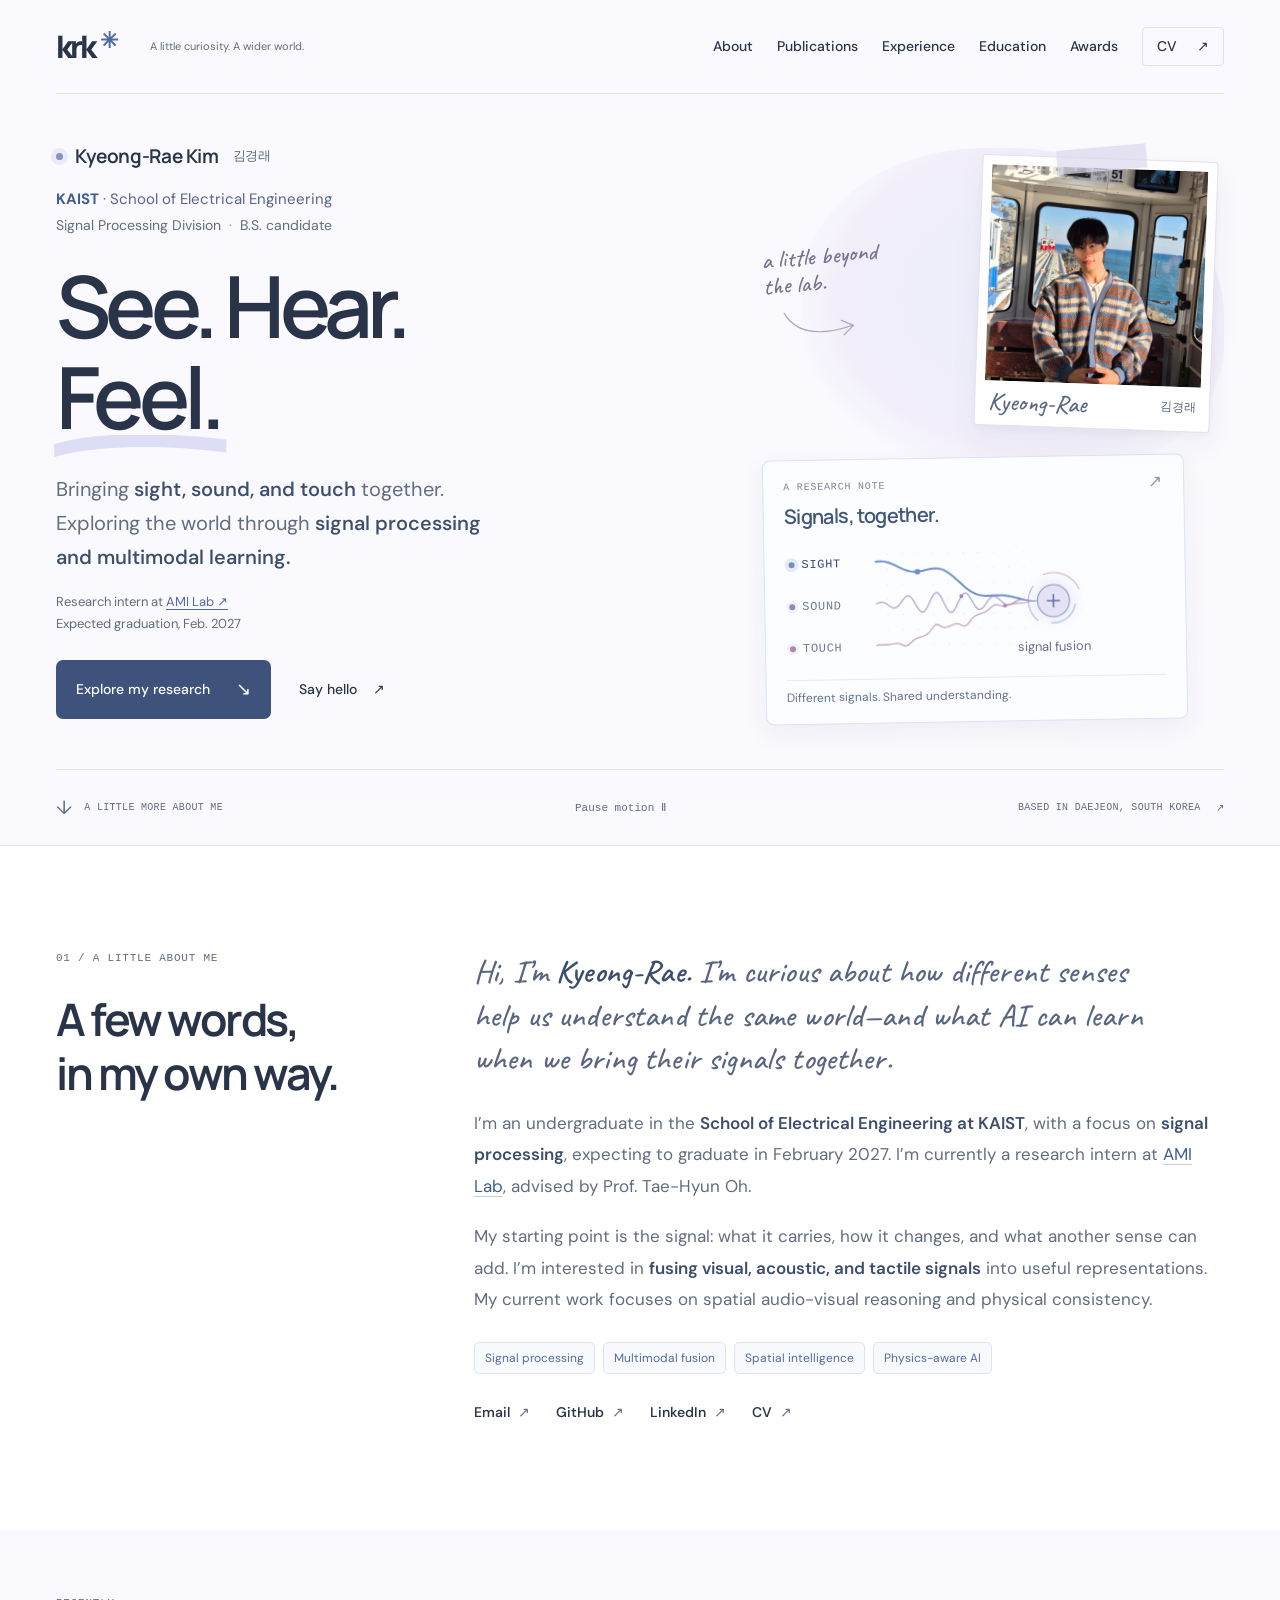
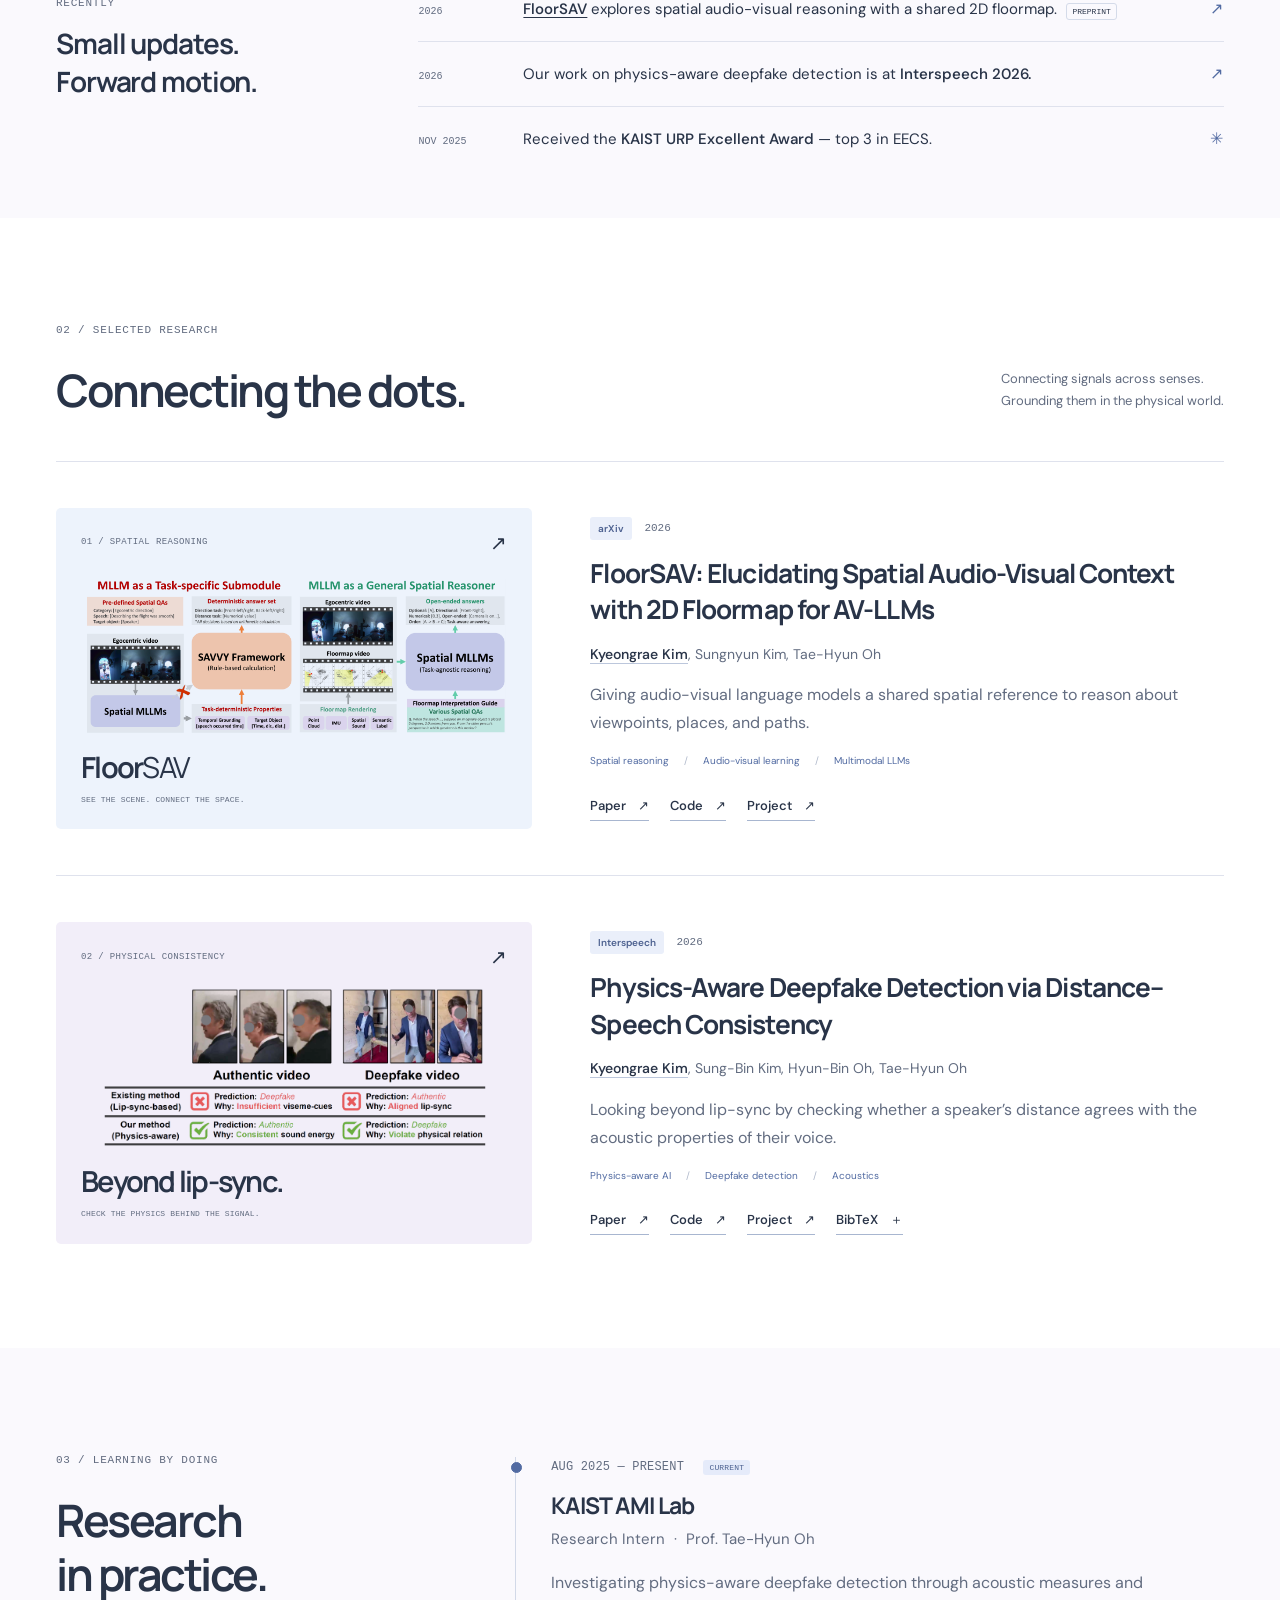
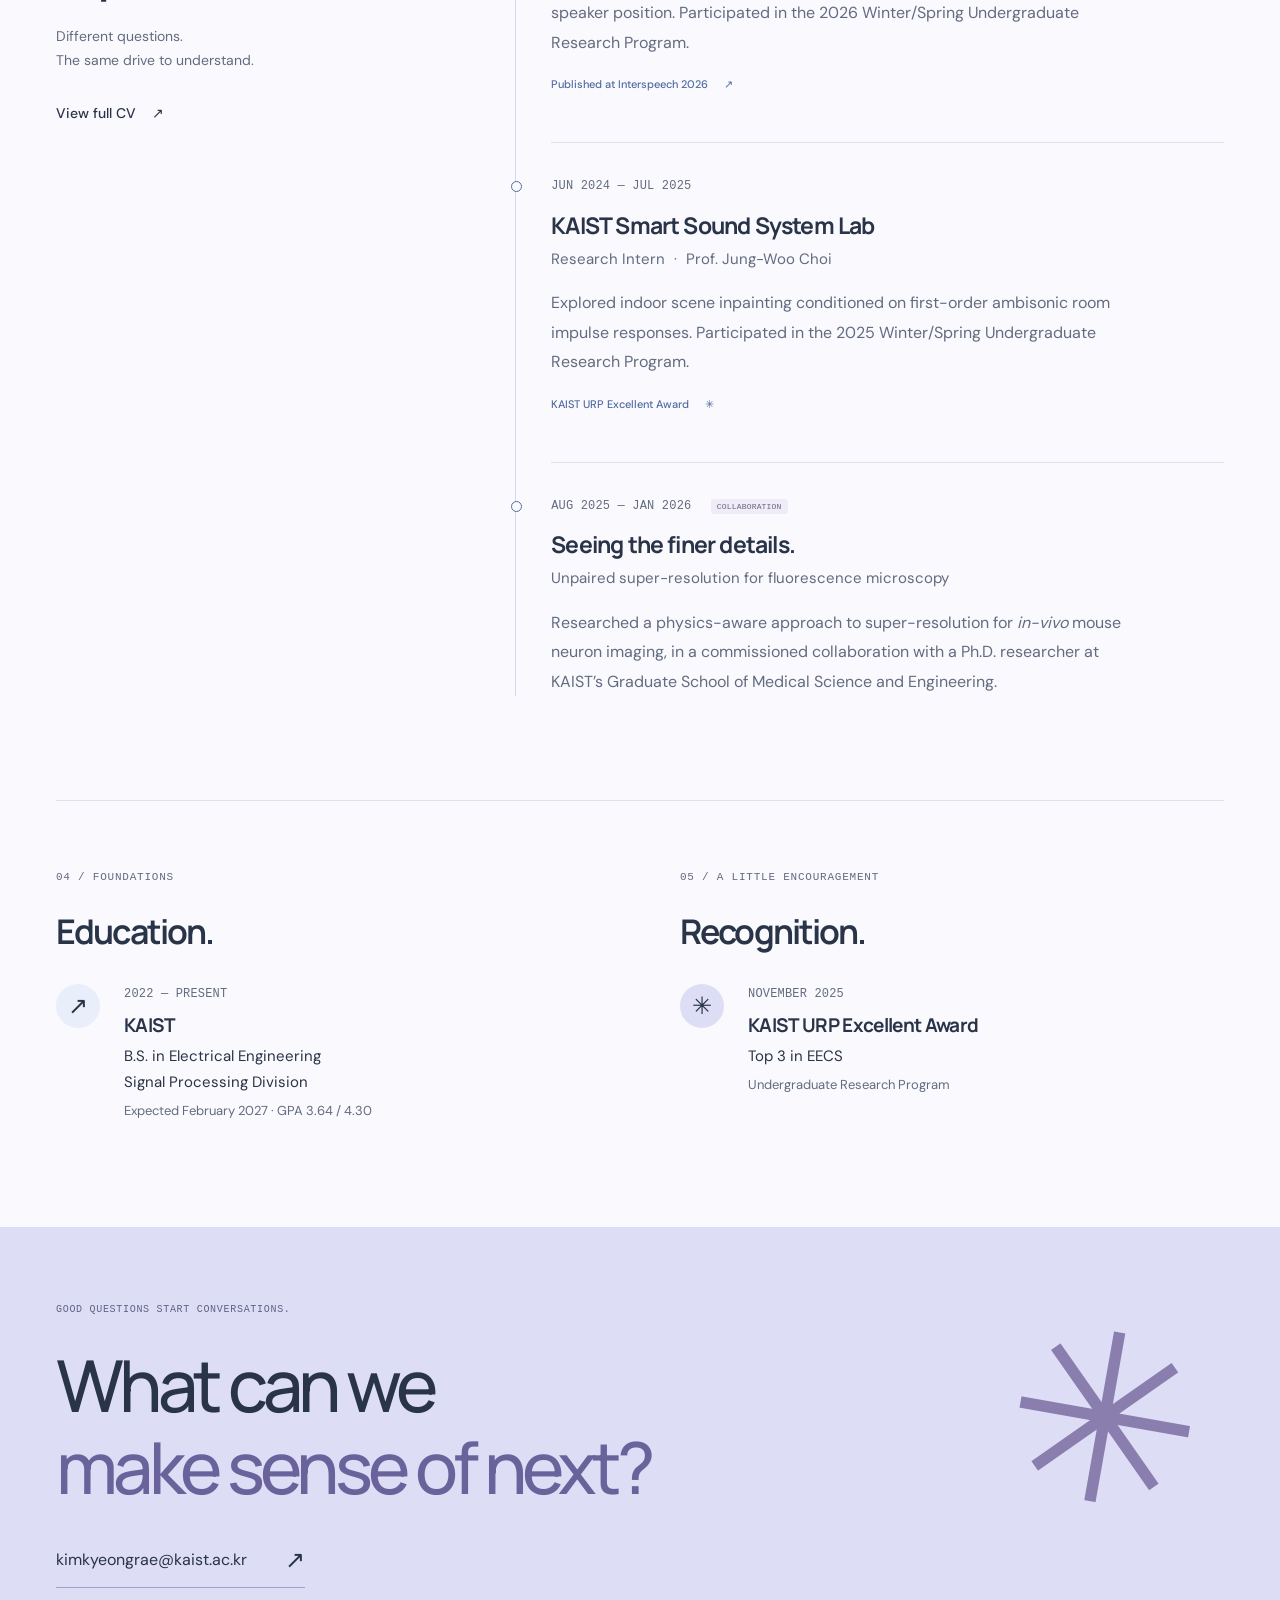
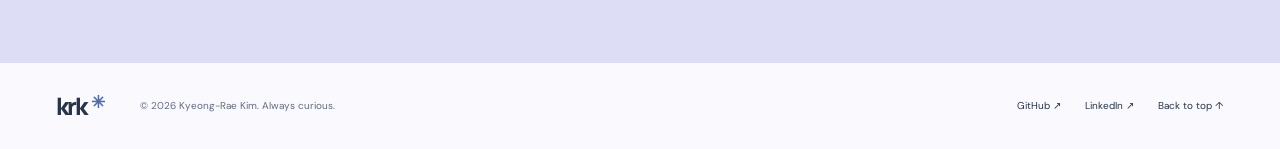
==== commit 32dfb16f: "Fix cached profile assets and stabilize responsive album layout" ====
--- a/index.html
+++ b/index.html
@@ -14,8 +14,8 @@
   <meta property="og:image" content="https://byulharang.github.io/images/social-preview.png">
   <meta name="twitter:card" content="summary_large_image">
   <link rel="icon" href="assets/favicon.svg" type="image/svg+xml">
-  <link rel="stylesheet" href="style.css">
-  <script src="script.js" defer></script>
+  <link rel="stylesheet" href="style.css?v=3a905842b9b2">
+  <script src="script.js?v=c3d1c7e2dfe4" defer></script>
 </head>
 <body>
   <a class="skip-link" href="#main">Skip to content</a>
--- a/style.css
+++ b/style.css
@@ -50,7 +50,8 @@
 .primary-nav .nav-cv { border: 1px solid var(--line); border-radius: 4px; padding: 6px 14px; display: flex; gap: 20px; }
 .nav-cv:hover { background: var(--accent); border-color: var(--accent); }
 .menu-toggle { display: none; }
-.hero { min-height: 0; padding-top: 52px; display: grid; grid-template-columns: 1.1fr 1fr; column-gap: 45px; align-items: center; position: relative; }
+.hero { padding-top: 48px; display: grid; grid-template-columns: minmax(0, 1.15fr) minmax(0, 1fr); column-gap: 56px; align-items: center; position: relative; }
+.hero > *, .about-grid > *, .publication > *, .experience-grid > *, .credentials-grid > * { min-width: 0; }
 .hero-heading { position: relative; z-index: 2; padding-bottom: 18px; }
 .hero .eyebrow { display: flex; align-items: center; gap: 12px; }
 .hero-name { font: 650 19px/1.5 var(--heading); letter-spacing: -.02em; }
@@ -71,26 +72,26 @@
 .hero-role { color: var(--muted); font-size: 13px; line-height: 1.7; margin-top: 17px; }
 .hero-role a { color: var(--blue); text-decoration: underline; text-underline-offset: 3px; }
 .hero-role > span { display: block; }
-.hero-actions { display: flex; align-items: center; gap: 28px; margin-top: 25px; }
+.hero-actions { display: flex; align-items: center; flex-wrap: wrap; gap: 20px 28px; margin-top: 25px; }
 .button { display: inline-flex; align-items: center; gap: 26px; border-radius: 7px; font-size: 14px; font-weight: 500; padding: 14px 20px; transition: background .2s, transform .2s; }
 .button-dark { background: #3e527b; color: var(--white); }
 .button-dark:hover { background: #33476c; transform: translateY(-2px); }
 .button span { font-size: 18px; }
 .text-link { font-size: 14px; font-weight: 500; display: inline-flex; gap: 16px; align-items: center; }
 .text-link:hover { text-decoration: underline; text-underline-offset: 5px; }
-.hero-art { position: relative; align-self: center; width: 100%; height: 630px; margin: 0; isolation: isolate; }
-.hero-art::before { content: ''; position: absolute; width: 365px; height: 410px; top: 24px; right: 3px; border-radius: 43% 51% 40% 48%; background: radial-gradient(ellipse at 55% 45%, #e6ecfb 0, #f0ecf9 60%, transparent 74%); opacity: .8; z-index: -1; }
+.hero-art { position: relative; display: grid; grid-template-columns: minmax(0, 1fr) auto; align-items: center; gap: 28px 14px; width: 100%; max-width: 470px; padding: 10px; margin: 0 0 0 auto; isolation: isolate; }
+.hero-art::before { content: ''; position: absolute; width: 90%; height: 330px; top: 0; right: 0; border-radius: 43% 51% 40% 48%; background: radial-gradient(ellipse at 55% 45%, #e6ecfb 0, #f0ecf9 60%, transparent 74%); opacity: .8; z-index: -1; }
 .portrait { margin: 0; }
-.hero-portrait { position: absolute; top: 5px; right: 27px; width: 306px; background: #fffefe; padding: 11px 11px 0; border: 1px solid #e3e1ec; box-shadow: 0 12px 30px #3846620e, 1px 3px 7px #38466208; border-radius: 3px; transform: rotate(3deg); z-index: 1; }
+.hero-portrait { position: relative; grid-column: 2; width: 236px; max-width: 100%; background: #fffefe; padding: 9px 9px 0; border: 1px solid #e3e1ec; box-shadow: 0 12px 30px #3846620e, 1px 3px 7px #38466208; border-radius: 3px; transform: rotate(2deg); z-index: 1; }
 .hero-portrait::before { content: ''; position: absolute; z-index: 2; width: 88px; height: 24px; top: -12px; left: calc(50% - 44px); background: #dcd9efb5; border-left: 1px solid #eeecf680; border-right: 1px solid #eeecf680; transform: rotate(-7deg); }
-.portrait-frame { aspect-ratio: 1; overflow: hidden; background: #e9edf5; }
-.portrait-frame img { width: 100%; height: 100%; object-fit: cover; object-position: 50% 56%; }
-.portrait figcaption { display: flex; justify-content: space-between; align-items: center; gap: 10px; min-height: 51px; padding: 1px 6px 4px; color: #596681; }
-.portrait figcaption span:first-child { font: 500 28px/1.2 var(--hand); }
+.portrait-frame { position: relative; aspect-ratio: 1 / 1; overflow: hidden; background: #e9edf5; }
+.portrait-frame img { position: absolute; inset: 0; width: 100%; height: 100%; object-fit: cover; object-position: 50% 56%; }
+.portrait figcaption { display: flex; justify-content: space-between; align-items: center; gap: 10px; min-height: 44px; padding: 1px 4px 4px; color: #596681; }
+.portrait figcaption span:first-child { font: 500 25px/1.2 var(--hand); }
 .portrait figcaption span:last-child { font-size: 12px; }
-.album-note { position: absolute; top: 64px; left: 3px; color: #79708e; font: 500 25px/1.1 var(--hand); transform: rotate(-7deg); }
+.album-note { grid-column: 1; color: #79708e; font: 500 24px/1.1 var(--hand); transform: rotate(-5deg); }
 .album-note svg { width: 86px; height: 50px; margin: 5px 0 0 14px; fill: none; stroke: #aaa0be; stroke-width: 1.5; stroke-linecap: round; stroke-linejoin: round; }
-.signal-note { position: absolute; width: min(422px, 93%); left: 0; bottom: 0; z-index: 3; padding: 18px 20px 17px; background: #fcfdff; border: 1px solid #dce3f2; box-shadow: 0 9px 24px #324e7710; border-radius: 8px; transform: rotate(-2deg); }
+.signal-note { position: relative; grid-column: 1 / -1; width: 100%; max-width: 422px; min-width: 0; padding: 18px 20px 17px; background: #fcfdff; border: 1px solid #dce3f2; box-shadow: 0 9px 24px #324e7710; border-radius: 8px; transform: rotate(-1deg); }
 .art-topline { display: flex; align-items: center; justify-content: space-between; color: #79839a; font: 10px/1.5 var(--mono); letter-spacing: .08em; }
 .art-topline > span:last-child { font: 17px/1 var(--body); color: #8698ba; }
 .signal-note-title { font-size: 20px; letter-spacing: -.03em; line-height: 1.3; margin-top: 8px; color: #425779; font-weight: 600; }
@@ -106,7 +107,7 @@
 .signal-label.is-active i { box-shadow: 0 0 0 4px #e8eafb; }
 .fusion-label { position: absolute; left: 61%; top: 75%; font: 13px/1.3 var(--body); color: #687195; white-space: nowrap; }
 .art-bottomline { color: #63738e; font-size: 12px; line-height: 1.5; padding-top: 8px; border-top: 1px solid #e6ebf4; }
-.hero-footer { grid-column: 1/-1; width: 100%; display: flex; align-self: end; align-items: center; justify-content: space-between; border-top: 1px solid var(--line); padding: 22px 0; margin-top: 37px; color: var(--muted); font: 10px var(--mono); letter-spacing: .03em; }
+.hero-footer { grid-column: 1/-1; width: 100%; display: flex; flex-wrap: wrap; gap: 16px; align-self: end; align-items: center; justify-content: space-between; border-top: 1px solid var(--line); padding: 22px 0; margin-top: 32px; color: var(--muted); font: 10px var(--mono); letter-spacing: .03em; }
 .hero-footer a { display: flex; align-items: center; gap: 12px; }
 .hero-footer > span { display: flex; gap: 15px; }
 .scroll-icon { font: 19px var(--body); }
@@ -219,15 +220,10 @@
 .portrait.will-reveal { transform: translateY(20px) rotate(2deg); }
 .portrait.will-reveal.is-visible { transform: translateY(0) rotate(2deg); }
 
-@media (min-width: 1600px) { .hero { min-height: 780px; } }
 @media (max-width: 1180px) {
   .shell { width: calc(100% - 72px); }
   .header-note { display: none; }
   .primary-nav { margin-left: auto; gap: 22px; }
-  .hero { min-height: 660px; }
-  h1 { font-size: 7.2vw; }
-  .about-grid { grid-template-columns: .8fr 1.2fr .7fr; gap: 30px; }
-  .about-copy .lead { font-size: 19px; }
   .publication { gap: 36px; }
   .news-grid { grid-template-columns: .8fr 1.9fr; gap: 30px; }
   .contact-star { font-size: 185px; }
@@ -238,20 +234,7 @@
   .header-inner { gap: 20px; }
   .primary-nav { gap: 16px; }
   .primary-nav > a { font-size: 11px; }
-  .hero { min-height: 610px; padding-top: 55px; }
-  .hero-art { margin-right: -20px; }
-  h1 { font-size: 7.7vw; }
-  .hero-description { font-size: 16px; }
-  .hero-actions { gap: 18px; }
   .button { padding: 13px 16px; gap: 16px; font-size: 11px; }
-  .hero-actions .text-link { font-size: 11px; gap: 10px; }
-  .art-bottomline { font-size: 8px; gap: 12px; padding: 0; }
-  .art-topline { font-size: 8px; padding: 0 12px; }
-  .hero-footer > span { font-size: 8px; gap: 12px; }
-  .about-grid { grid-template-columns: 1.5fr .8fr; }
-  .section-intro { grid-column: 1/-1; }
-  .section-intro h2 br { display: none; }
-  .portrait { max-width: 250px; }
   .news-grid { grid-template-columns: 1fr; gap: 28px; }
   .news-grid h2 br { display: none; }
   .news-list li { grid-template-columns: 90px 1fr 14px; }
@@ -289,35 +272,9 @@
   .menu-toggle span { font-size: 20px; line-height: 1; }
   .primary-nav { width: 100%; gap: 12px 22px; padding: 12px 0 4px; flex-wrap: wrap; }
   .primary-nav > a { font-size: 13px; }
-  .hero { grid-template-columns: 1fr; padding-top: 51px; min-height: auto; }
-  .hero-heading { padding-bottom: 0; }
-  .hero .eyebrow { font-size: 10px; }
-  h1 { font-size: clamp(53px, 11.5vw, 78px); line-height: 1.09; margin: 25px 0 25px; }
-  .sense svg { height: 17px; bottom: -4px; }
-  .hero-description { font-size: 17px; line-height: 1.65; }
-  .hero-actions { gap: 28px; margin-top: 27px; }
   .button { font-size: 12px; padding: 14px 17px; gap: 25px; }
-  .hero-actions .text-link { font-size: 12px; }
-  .hero-art { width: min(400px, 100%); margin: 45px auto 0; }
-  .signal-field { aspect-ratio: 1.3; }
-  .art-topline { padding: 0 10px; }
-  .signal-label { font-size: 8px; }
-  .label-vision { left: 8%; }
-  .label-sound { right: 5%; }
-  .label-space { bottom: 0; }
-  .art-bottomline { margin-top: 15px; }
-  .hero-footer { margin-top: 28px; padding-block: 20px; font-size: 8px; }
-  .hero-footer > span { display: none; }
   .section-label { font-size: 10px; margin-bottom: 18px; }
   h2 { font-size: 34px; }
-  .about-grid { grid-template-columns: 1fr; gap: 28px; }
-  .section-intro { grid-column: auto; }
-  .about-copy { font-size: 14px; }
-  .about-copy .lead { font-size: 21px; }
-  .portrait { grid-row: 2; width: 210px; justify-self: center; margin: 8px 0 12px; }
-  .portrait-frame { aspect-ratio: 1; }
-  .portrait-frame img { object-position: 50% 54%; }
-  .about-copy { grid-row: 3; }
   .social-links { gap: 28px; }
   .news-section { padding-block: 48px; }
   .news-grid h2 { font-size: 28px; }
@@ -365,74 +322,62 @@
   .site-footer p { font-size: 9px; }
   .site-footer .footer-inner > div { width: 100%; margin-left: 0; justify-content: space-between; padding-top: 5px; }
 }
-/* The album becomes a single, centered composition on smaller screens. */
-@media (min-width: 1600px) { .hero { min-height: 0; } }
+
+/* Album elements stay in the grid flow so fonts and viewport changes cannot overlap them. */
 @media (max-width: 1180px) {
-  .hero { min-height: 0; column-gap: 30px; padding-top: 46px; }
-  .hero-art { height: 598px; }
-  .hero-portrait { width: 276px; right: 10px; }
-  .album-note { top: 32px; font-size: 22px; }
+  .hero { column-gap: 36px; padding-top: 40px; }
+  h1 { font-size: clamp(64px, 6.6vw, 82px); }
   .hero-description { font-size: 18px; }
   .hero-affiliation { font-size: 14px; }
   .hero-affiliation > span { font-size: 13px; }
-  .about-grid { grid-template-columns: .8fr 1.75fr; gap: 44px; }
+  .album-note { font-size: 22px; }
+  .about-grid { grid-template-columns: minmax(0, .8fr) minmax(0, 1.75fr); gap: 44px; }
   .about-copy .personal-note { font-size: 31px; }
 }
 @media (max-width: 900px) {
-  .hero { grid-template-columns: 1.08fr 1fr; column-gap: 20px; }
+  .hero { grid-template-columns: minmax(0, 1.08fr) minmax(0, 1fr); column-gap: 24px; }
   .hero-heading { padding-bottom: 0; }
-  .hero-art { height: 580px; margin: 0; }
-  .hero-portrait { width: 244px; right: 0; top: 33px; }
-  .album-note { top: 1px; left: 4px; font-size: 21px; }
-  .album-note br { display: none; }
-  .album-note svg { display: none; }
-  .signal-note { width: 100%; padding: 16px; bottom: 5px; }
-  .signal-field { height: 145px; }
-  .signal-label { font-size: 11px; }
-  .art-bottomline { font-size: 12px; }
-  .fusion-label { font-size: 12px; }
-  h1 { font-size: clamp(64px,8vw,76px); }
+  h1 { font-size: clamp(54px, 8vw, 70px); }
   .hero-name { font-size: 17px; }
   .hero-description { font-size: 17px; }
   .hero-description .desktop-break { display: none; }
-  .hero-actions { gap: 20px; flex-wrap: wrap; }
+  .hero-actions { gap: 18px; }
   .hero-actions .button, .hero-actions .text-link { font-size: 13px; }
+  .hero-art { grid-template-columns: minmax(0, 1fr); gap: 20px; }
+  .hero-portrait { grid-column: 1; width: 208px; justify-self: end; }
+  .album-note { font-size: 22px; }
+  .album-note br { display: none; }
+  .album-note svg { display: none; }
+  .signal-note { padding: 16px; }
+  .signal-field { height: 145px; }
+  .signal-label { font-size: 11px; left: 0; }
+  .fusion-label { font-size: 12px; }
   .hero-footer > span { font-size: 8px; }
-  .about-grid { grid-template-columns: .75fr 1.4fr; gap: 32px; }
-  .section-intro { grid-column: auto; }
+  .about-grid { grid-template-columns: minmax(0, .75fr) minmax(0, 1.4fr); gap: 32px; }
   .section-intro h2 { font-size: 33px; }
-  .section-intro h2 br { display: initial; }
   .about-copy { font-size: 16px; }
   .about-copy .personal-note { font-size: 29px; }
 }
 @media (max-width: 680px) {
-  .hero { grid-template-columns: 1fr; padding-top: 35px; min-height: 0; }
+  .hero { grid-template-columns: minmax(0, 1fr); padding-top: 32px; gap: 0; }
   .hero .hero-name { font-size: 18px; }
   .hero-affiliation { font-size: 14px; margin-top: 14px; }
   .hero-affiliation > span { font-size: 12px; }
-  h1 { font-size: clamp(68px,17vw,88px); margin: 24px 0 27px; }
-  .hero-description { font-size: 18px; }
+  h1 { font-size: clamp(56px, 15.5vw, 80px); line-height: 1.09; margin: 24px 0 27px; }
+  .sense svg { height: 17px; bottom: -4px; }
+  .hero-description { font-size: 18px; line-height: 1.65; }
   .hero-role { font-size: 13px; }
-  .hero-actions { gap: 25px; margin-top: 24px; }
-  .hero-art { width: min(420px,100%); height: 610px; margin: 35px auto 0; }
-  .hero-portrait { width: 272px; right: 16px; top: 45px; max-width: none; margin: 0; }
-  .hero-portrait .portrait-frame { aspect-ratio: 1; }
-  .hero-portrait .portrait-frame img { object-position: 50% 56%; }
-  .album-note { left: 4px; top: 6px; font-size: 22px; }
-  .signal-note { width: 93%; bottom: 0; padding: 16px 18px; }
-  .signal-field { aspect-ratio: auto; height: 145px; }
-  .signal-label { font-size: 11px; left: 0; }
-  .label-vision { top: 17%; }
-  .label-sound { top: 45%; right: auto; }
-  .label-touch { top: 73%; }
-  .art-topline { padding: 0; font-size: 10px; }
-  .art-bottomline { margin: 0; font-size: 12px; }
-  .hero-footer { margin-top: 30px; font-size: 9px; }
+  .hero-actions { gap: 22px; margin-top: 24px; }
+  .hero-art { width: 100%; max-width: 400px; gap: 24px; margin: 34px auto 0; padding: 10px; }
+  .hero-portrait { width: 208px; justify-self: center; }
+  .album-note { justify-self: center; }
+  .signal-note { padding: 16px; }
+  .hero-footer { margin-top: 28px; padding-block: 20px; font-size: 9px; }
+  .hero-footer > span { display: none; }
   .motion-toggle { font-size: 10px; }
-  .about-grid { grid-template-columns: 1fr; gap: 28px; }
+  .about-grid { grid-template-columns: minmax(0, 1fr); gap: 28px; }
   .section-intro h2 { font-size: 34px; }
   .section-intro h2 br { display: none; }
-  .about-copy { grid-row: auto; font-size: 16px; }
   .about-copy .personal-note { font-size: 30px; }
   .news-list p { font-size: 14px; }
   .publication-summary { font-size: 15px; }
@@ -442,9 +387,7 @@
   .hero-affiliation { font-size: 13px; }
   .hero-affiliation > span { font-size: 11px; }
   .hero-actions { gap: 18px; }
-  .hero-art { height: 583px; }
-  .hero-portrait { width: 249px; right: 8px; }
-  .signal-note { width: 98%; }
+  .hero-portrait { width: 196px; }
   .header-note { max-width: 143px; }
 }
 @media (prefers-reduced-motion: reduce) {
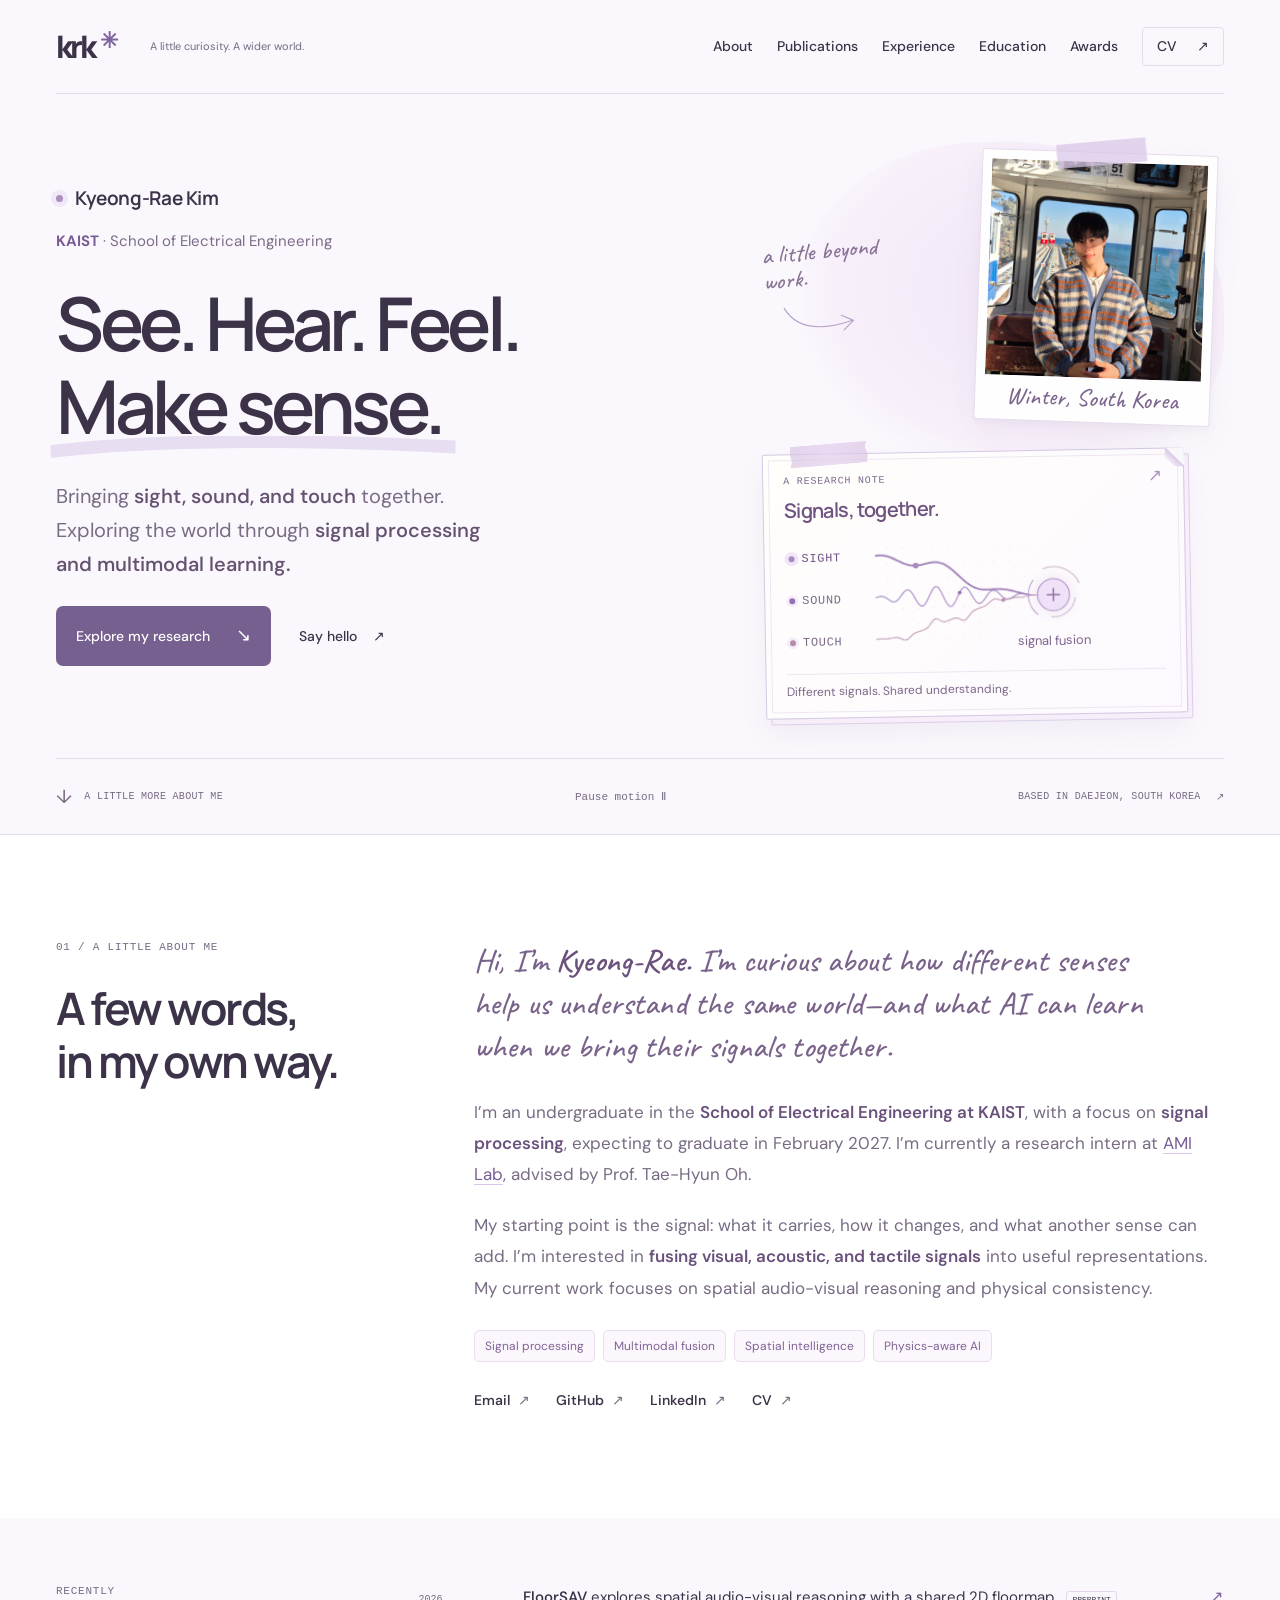
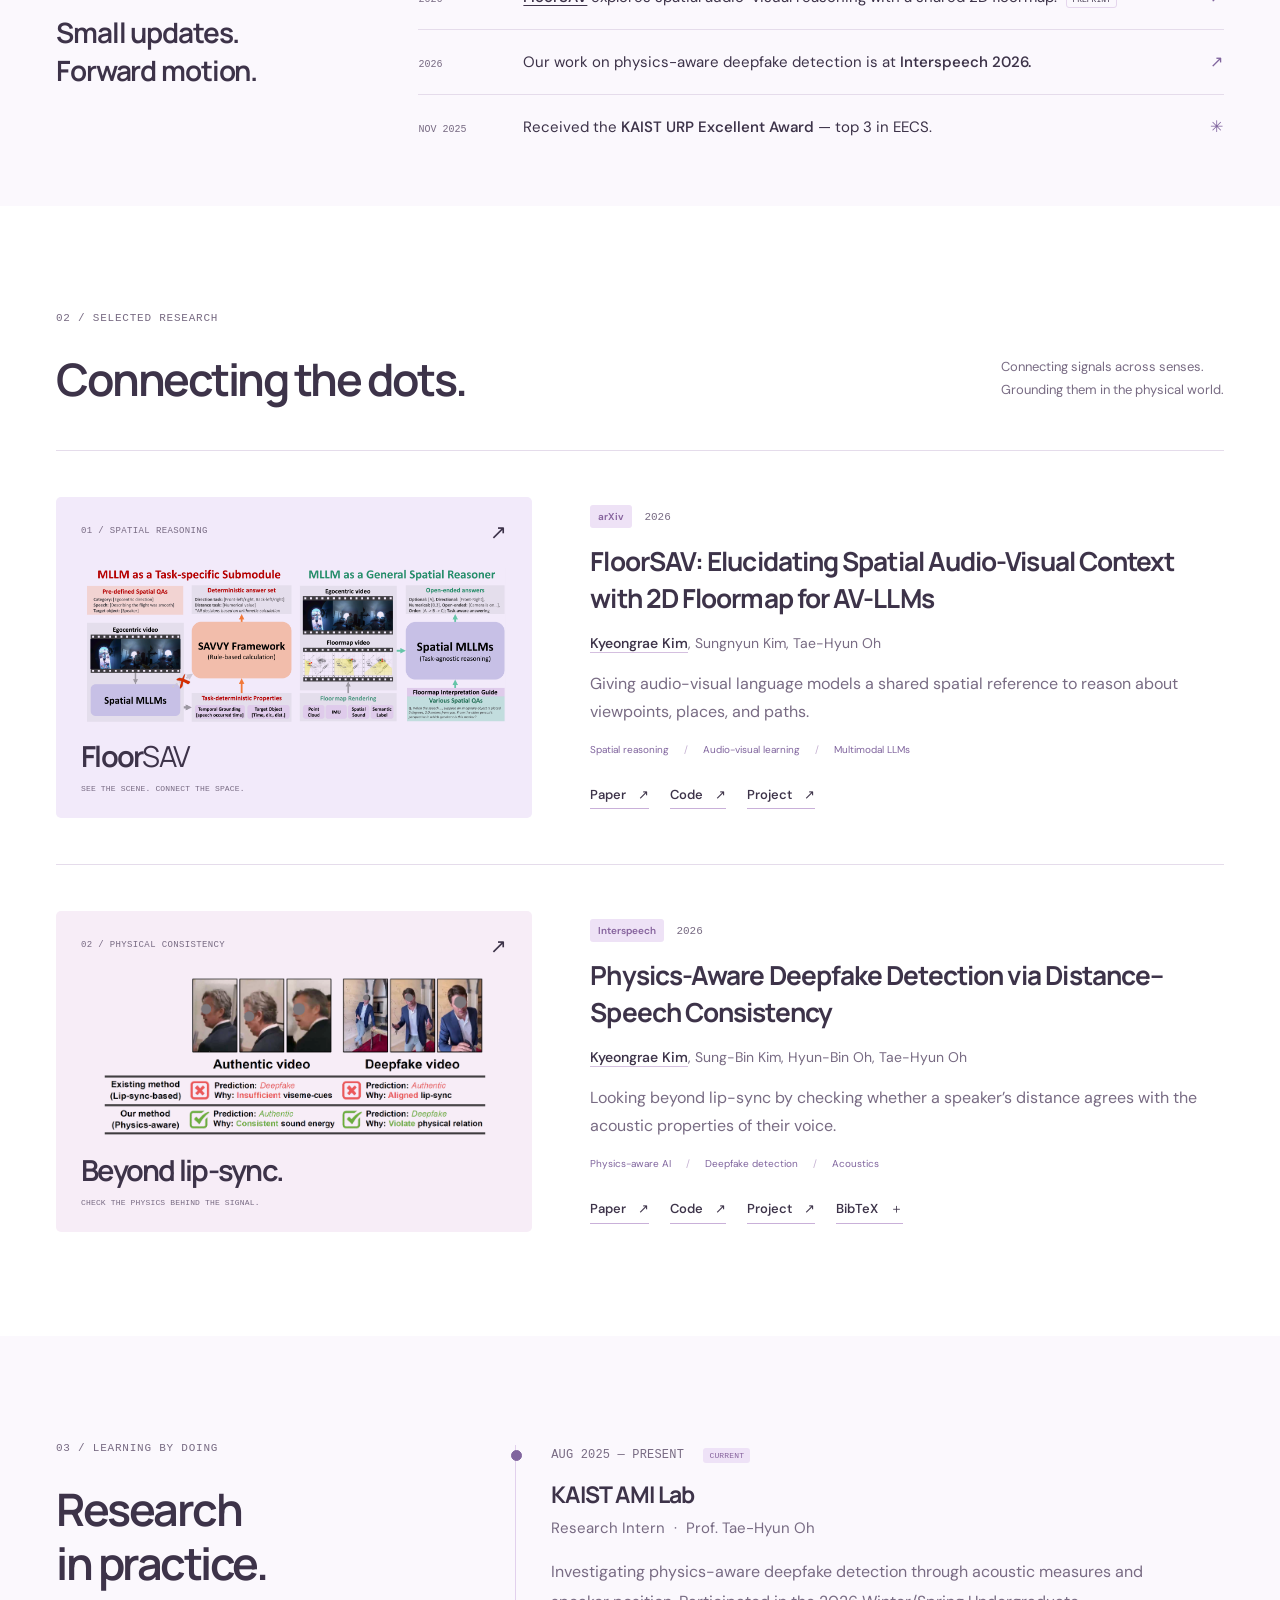
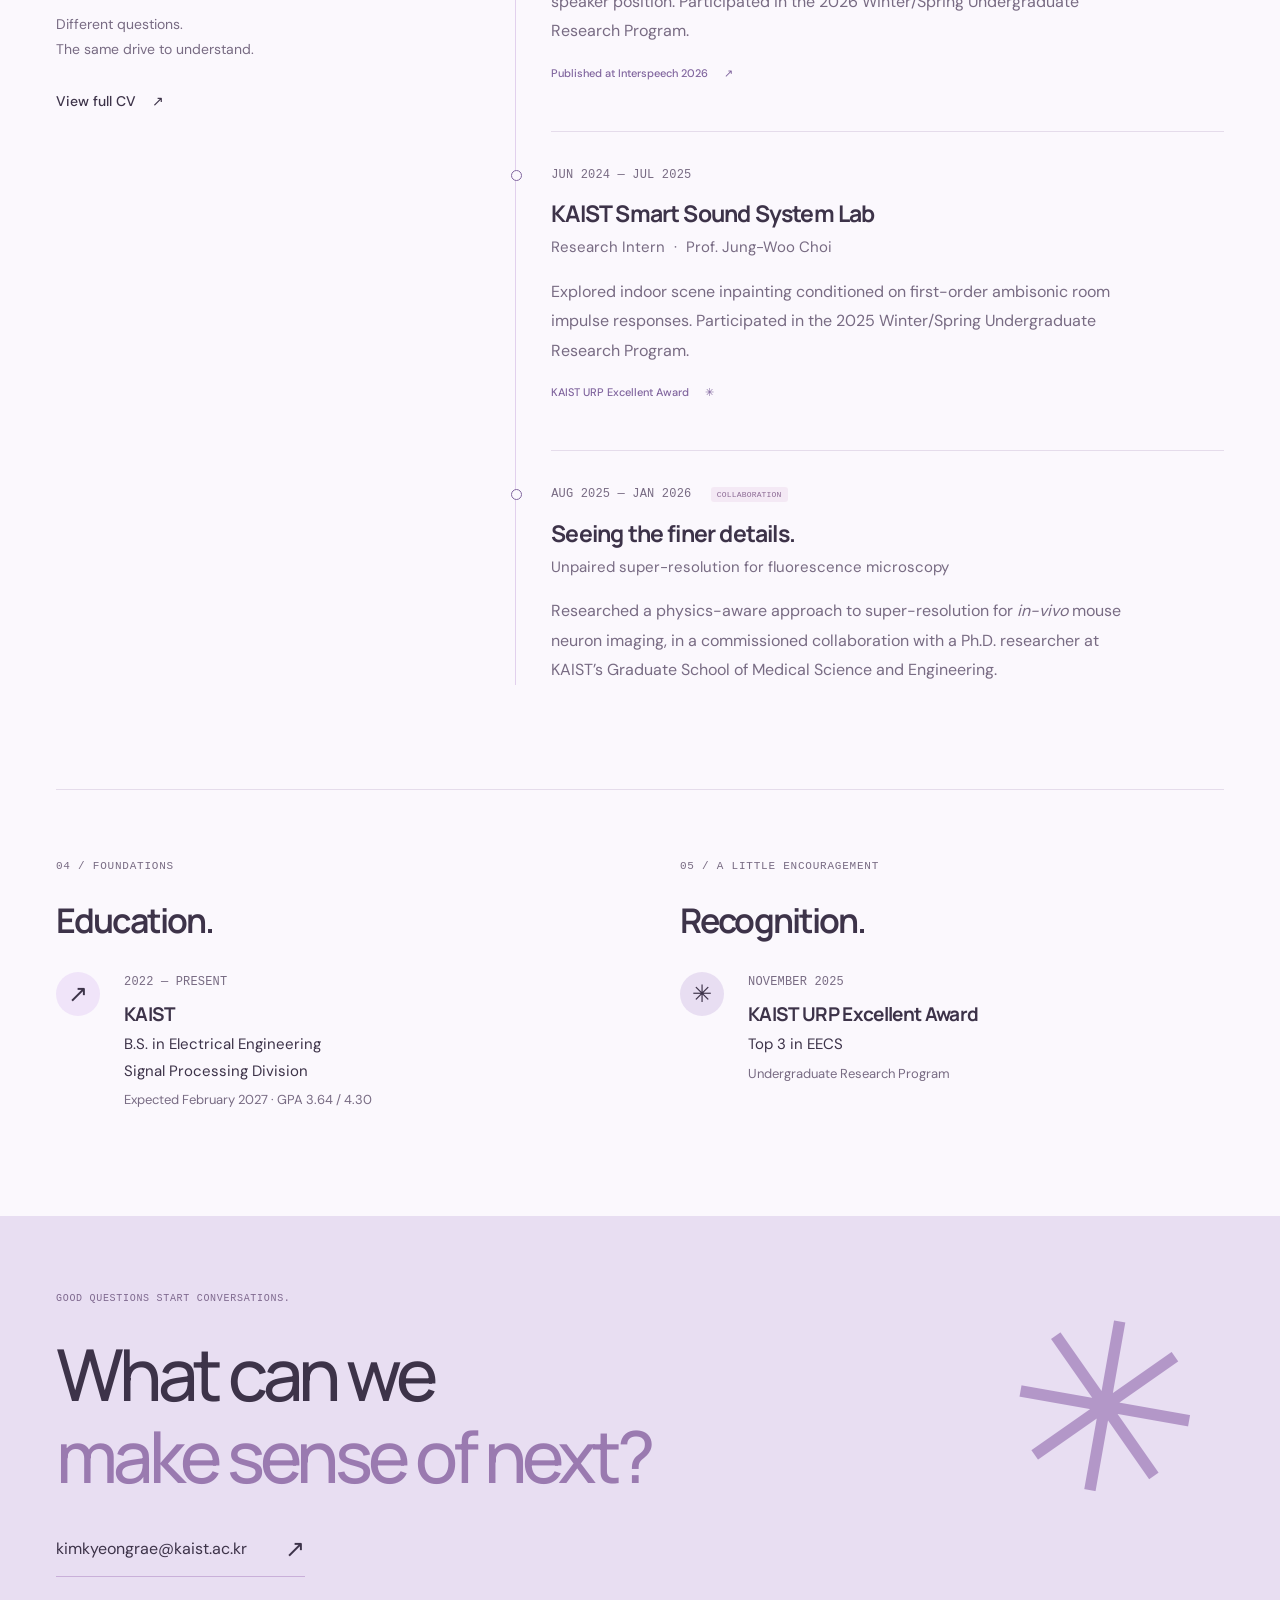
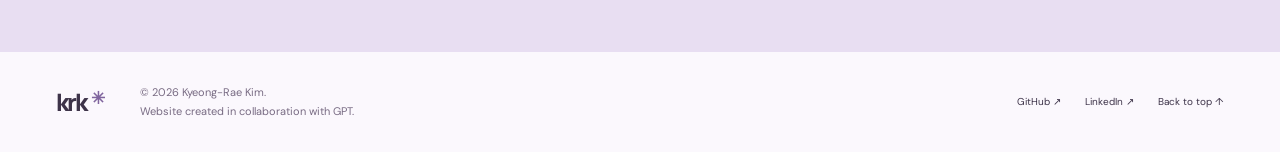
==== commit f5937ded: "Refine profile copy and add warm lavender stationery styling" ====
--- a/index.html
+++ b/index.html
@@ -3,19 +3,19 @@
 <head>
   <meta charset="utf-8">
   <meta name="viewport" content="width=device-width, initial-scale=1">
-  <meta name="theme-color" content="#faf9fd">
-  <title>Kyeong-Rae Kim — See. Hear. Feel.</title>
+  <meta name="theme-color" content="#fbf8fd">
+  <title>Kyeong-Rae Kim — See. Hear. Feel. Make sense.</title>
   <meta name="description" content="Kyeong-Rae Kim is an electrical engineering undergraduate at KAIST exploring signal processing and multimodal learning: bringing sight, sound, and touch together.">
   <link rel="canonical" href="https://byulharang.github.io/">
   <meta property="og:type" content="website">
-  <meta property="og:title" content="Kyeong-Rae Kim — See. Hear. Feel.">
-  <meta property="og:description" content="Sight, sound, and touch. Exploring signal fusion and multimodal learning at KAIST’s School of Electrical Engineering, Signal Processing Division.">
+  <meta property="og:title" content="Kyeong-Rae Kim — See. Hear. Feel. Make sense.">
+  <meta property="og:description" content="Sight, sound, and touch. Exploring signal fusion and multimodal learning at KAIST’s School of Electrical Engineering.">
   <meta property="og:url" content="https://byulharang.github.io/">
-  <meta property="og:image" content="https://byulharang.github.io/images/social-preview.png">
+  <meta property="og:image" content="https://byulharang.github.io/images/social-preview.png?v=47e1595f3db4">
   <meta name="twitter:card" content="summary_large_image">
-  <link rel="icon" href="assets/favicon.svg" type="image/svg+xml">
-  <link rel="stylesheet" href="style.css?v=3a905842b9b2">
-  <script src="script.js?v=c3d1c7e2dfe4" defer></script>
+  <link rel="icon" href="assets/favicon.svg?v=f6f7fbc74d0b" type="image/svg+xml">
+  <link rel="stylesheet" href="style.css?v=6b4dd148b2b5">
+  <script src="script.js?v=c03740c97e64" defer></script>
 </head>
 <body>
   <a class="skip-link" href="#main">Skip to content</a>
@@ -38,30 +38,28 @@
   <main id="main">
     <section class="hero shell" id="home" aria-labelledby="hero-title">
       <div class="hero-heading" data-hero-layer>
-        <p class="eyebrow hero-name"><span class="status-dot" aria-hidden="true"></span> Kyeong-Rae Kim <span class="name-korean" lang="ko">김경래</span></p>
+        <p class="eyebrow hero-name"><span class="status-dot" aria-hidden="true"></span> Kyeong-Rae Kim</p>
         <div class="hero-affiliation">
           <a href="#education"><strong>KAIST</strong> · School of Electrical Engineering</a>
-          <span>Signal Processing Division <span aria-hidden="true">·</span> B.S. candidate</span>
         </div>
-        <h1 id="hero-title">See. Hear.<br><span class="sense">Feel.<svg viewBox="0 0 600 24" preserveAspectRatio="none" aria-hidden="true"><path d="M4 17C141 4 355 3 592 12"/></svg></span></h1>
+        <h1 id="hero-title"><span class="hero-senses">See. Hear. Feel.</span><span class="sense">Make sense.<svg viewBox="0 0 600 24" preserveAspectRatio="none" aria-hidden="true"><path d="M4 17C141 4 355 3 592 12"/></svg></span></h1>
         <p class="hero-description">Bringing <strong>sight, sound, and touch</strong> together.<br>Exploring the world through <strong>signal processing<br class="desktop-break"> and multimodal learning.</strong></p>
-        <p class="hero-role">Research intern at <a href="https://ami.kaist.ac.kr/" target="_blank" rel="noopener">AMI Lab ↗</a> <span>Expected graduation, Feb. 2027</span></p>
         <div class="hero-actions">
           <a class="button button-dark" href="#publications">Explore my research <span aria-hidden="true">↘</span></a>
           <a class="text-link" href="mailto:kimkyeongrae@kaist.ac.kr">Say hello <span aria-hidden="true">↗</span></a>
         </div>
       </div>
       <div class="hero-art" data-hero-layer>
-        <div class="album-note" aria-hidden="true">a little beyond<br> the lab.<svg viewBox="0 0 110 60"><path d="M6 10Q25 49 91 33m-13-8 15 8-13 11"/></svg></div>
+        <div class="album-note" aria-hidden="true">a little beyond<br> work.<svg viewBox="0 0 110 60"><path d="M6 10Q25 49 91 33m-13-8 15 8-13 11"/></svg></div>
         <figure class="portrait hero-portrait">
           <div class="portrait-frame"><img src="profile.jpg" alt="Kyeong-Rae Kim sitting in a seaside capsule train." width="1848" height="4000" fetchpriority="high"></div>
-          <figcaption><span>Kyeong-Rae</span><span lang="ko">김경래</span></figcaption>
+          <figcaption>Winter, South Korea</figcaption>
         </figure>
         <div class="signal-note">
           <div class="art-topline"><span>A RESEARCH NOTE</span><span aria-hidden="true">↗</span></div>
           <h2 class="signal-note-title">Signals, together.</h2>
           <div class="signal-field" role="img" aria-label="Visual, acoustic, and tactile signals converge into a shared representation.">
-            <svg class="signal-fallback" viewBox="0 0 500 190" aria-hidden="true"><g fill="none" stroke-width="2"><path d="M116 40C200 40 215 95 330 95" stroke="#6e91c9"/><path d="M116 95H330" stroke="#9a83be"/><path d="M116 150C200 150 215 95 330 95" stroke="#b388a2"/></g><circle cx="351" cy="95" r="27" fill="#e4e1f6" stroke="#7d79b3"/><path d="M342 95h18m-9-9v18" stroke="#646094" stroke-width="2"/></svg>
+            <svg class="signal-fallback" viewBox="0 0 500 190" aria-hidden="true"><g fill="none" stroke-width="2"><path d="M116 40C200 40 215 95 330 95" stroke="#a78abe"/><path d="M116 95H330" stroke="#9672b6"/><path d="M116 150C200 150 215 95 330 95" stroke="#b58cab"/></g><circle cx="351" cy="95" r="27" fill="#efe1f7" stroke="#b297c5"/><path d="M342 95h18m-9-9v18" stroke="#9270a6" stroke-width="2"/></svg>
             <canvas id="signal-canvas" aria-hidden="true"></canvas>
             <span class="signal-label label-vision"><i></i> SIGHT</span>
             <span class="signal-label label-sound"><i></i> SOUND</span>
@@ -150,6 +148,6 @@
       <div class="shell contact-inner" data-reveal><p class="eyebrow">GOOD QUESTIONS START CONVERSATIONS.</p><h2 id="contact-title">What can we<br><span>make sense of next?</span></h2><a class="contact-email" href="mailto:kimkyeongrae@kaist.ac.kr">kimkyeongrae@kaist.ac.kr <span aria-hidden="true">↗</span></a><span class="contact-star" aria-hidden="true">✳</span></div>
     </section>
   </main>
-  <footer class="site-footer"><div class="shell footer-inner"><a class="wordmark" href="#home" aria-label="Back to top">krk<span class="brand-star" aria-hidden="true">✳</span></a><p>© <span id="copyright-year">2026</span> Kyeong-Rae Kim. Always curious.</p><div><a href="https://github.com/byulharang" target="_blank" rel="noopener">GitHub ↗</a><a href="https://www.linkedin.com/in/gyeongrae-kim" target="_blank" rel="noopener">LinkedIn ↗</a><a href="#home">Back to top ↑</a></div></div></footer>
+  <footer class="site-footer"><div class="shell footer-inner"><a class="wordmark" href="#home" aria-label="Back to top">krk<span class="brand-star" aria-hidden="true">✳</span></a><p class="footer-credit">© <span id="copyright-year">2026</span> Kyeong-Rae Kim.<span class="collaboration-credit">Website created in collaboration with GPT.</span></p><div><a href="https://github.com/byulharang" target="_blank" rel="noopener">GitHub ↗</a><a href="https://www.linkedin.com/in/gyeongrae-kim" target="_blank" rel="noopener">LinkedIn ↗</a><a href="#home">Back to top ↑</a></div></div></footer>
 </body>
 </html>
--- a/style.css
+++ b/style.css
@@ -2,14 +2,14 @@
 @font-face { font-family: 'DM Sans'; font-style: normal; font-weight: 400 700; font-display: swap; src: url('assets/fonts/dm-sans-latin.woff2') format('woff2'); }
 @font-face { font-family: 'Caveat'; font-style: normal; font-weight: 400 700; font-display: swap; src: url('assets/fonts/caveat-latin.woff2') format('woff2'); }
 :root {
-  --paper: #faf9fd;
+  --paper: #fbf8fd;
   --white: #fff;
-  --ink: #293448;
-  --muted: #626c80;
-  --line: #dfe2ed;
-  --accent: #deddf6;
-  --blue: #526ba2;
-  --orange: #a283b2;
+  --ink: #3d3349;
+  --muted: #786b83;
+  --line: #e5dceb;
+  --accent: #e8def2;
+  --purple: #80659e;
+  --rose: #b392b1;
   --heading: 'Manrope', Arial, sans-serif;
   --body: 'DM Sans', Arial, sans-serif;
   --hand: 'Caveat', 'Segoe Print', cursive;
@@ -22,7 +22,7 @@
 a { color: inherit; text-decoration: none; }
 button { font: inherit; color: inherit; }
 a, button { -webkit-tap-highlight-color: transparent; }
-a:focus-visible, button:focus-visible { outline: 2px solid var(--blue); outline-offset: 6px; }
+a:focus-visible, button:focus-visible { outline: 2px solid var(--purple); outline-offset: 6px; }
 button { cursor: pointer; }
 img { max-width: 100%; height: auto; display: block; }
 svg { display: block; }
@@ -37,16 +37,16 @@
 .section-label { margin-bottom: 24px; color: var(--muted); }
 .skip-link { position: fixed; z-index: 100; top: 12px; left: 12px; padding: 12px 20px; color: var(--ink); background: var(--accent); transform: translateY(-150%); }
 .skip-link:focus { transform: translateY(0); }
-.site-header { height: 94px; position: sticky; z-index: 30; top: 0; background: rgba(250,249,253,.96); transition: box-shadow .3s, background .3s; }
-.site-header.scrolled { background: rgba(250,249,253,.94); backdrop-filter: blur(16px); box-shadow: 0 1px 0 var(--line); }
+.site-header { height: 94px; position: sticky; z-index: 30; top: 0; background: rgba(251,248,253,.96); transition: box-shadow .3s, background .3s; }
+.site-header.scrolled { background: rgba(251,248,253,.94); backdrop-filter: blur(16px); box-shadow: 0 1px 0 var(--line); }
 .header-inner { height: 100%; display: flex; align-items: center; gap: 32px; border-bottom: 1px solid var(--line); }
 .wordmark { font-family: var(--heading); font-size: 31px; letter-spacing: -.09em; font-weight: 800; line-height: 1; display: inline-flex; align-items: flex-start; }
-.brand-star { display: inline-block; margin-left: 5px; color: var(--blue); font-size: 22px; line-height: .9; letter-spacing: 0; }
+.brand-star { display: inline-block; margin-left: 5px; color: var(--purple); font-size: 22px; line-height: .9; letter-spacing: 0; }
 .header-note { font-size: 11px; color: var(--muted); margin-right: auto; }
 .primary-nav { display: flex; align-items: center; gap: 24px; }
 .primary-nav > a { font-size: 14px; font-weight: 500; transition: color .2s; position: relative; padding: 8px 0; }
-.primary-nav > a:hover, .primary-nav > a[aria-current] { color: var(--blue); }
-.primary-nav > a[aria-current]::after { content: ''; position: absolute; bottom: 0; left: 0; right: 0; height: 2px; background: var(--blue); }
+.primary-nav > a:hover, .primary-nav > a[aria-current] { color: var(--purple); }
+.primary-nav > a[aria-current]::after { content: ''; position: absolute; bottom: 0; left: 0; right: 0; height: 2px; background: var(--purple); }
 .primary-nav .nav-cv { border: 1px solid var(--line); border-radius: 4px; padding: 6px 14px; display: flex; gap: 20px; }
 .nav-cv:hover { background: var(--accent); border-color: var(--accent); }
 .menu-toggle { display: none; }
@@ -55,58 +55,53 @@
 .hero-heading { position: relative; z-index: 2; padding-bottom: 18px; }
 .hero .eyebrow { display: flex; align-items: center; gap: 12px; }
 .hero-name { font: 650 19px/1.5 var(--heading); letter-spacing: -.02em; }
-.name-korean { font: 400 13px var(--body); color: var(--muted); margin-left: 2px; }
-.status-dot { width: 7px; height: 7px; background: #8492c4; border-radius: 50%; box-shadow: 0 0 0 5px #eaeaf7; flex-shrink: 0; }
-.hero-affiliation { display: grid; gap: 3px; margin-top: 16px; font-size: 15px; color: #566787; line-height: 1.6; }
+.status-dot { width: 7px; height: 7px; background: #aa91bf; border-radius: 50%; box-shadow: 0 0 0 5px #f0e7f7; flex-shrink: 0; }
+.hero-affiliation { display: grid; gap: 3px; margin-top: 16px; font-size: 15px; color: #7c6b88; line-height: 1.6; }
 .hero-affiliation a { width: fit-content; }
 .hero-affiliation a:hover { text-decoration: underline; text-underline-offset: 4px; }
-.hero-affiliation strong { color: #405d92; font-weight: 700; }
-.hero-affiliation > span { font-size: 14px; color: var(--muted); }
-.hero-affiliation > span span { padding-inline: 4px; color: #9997ad; }
-h1 { font-size: clamp(68px, 6.7vw, 93px); line-height: 1.06; font-weight: 600; letter-spacing: -.067em; margin: 25px 0 29px; }
+.hero-affiliation strong { color: #785d93; font-weight: 700; }
+h1 { font-size: clamp(58px, 5.8vw, 82px); line-height: 1.12; font-weight: 600; letter-spacing: -.06em; margin: 28px 0 32px; }
+.hero-senses { display: block; white-space: nowrap; }
 .sense { position: relative; white-space: nowrap; }
 .sense svg { position: absolute; z-index: -1; width: 107%; height: 22px; bottom: -2px; left: -2%; }
 .sense path { stroke: var(--accent); stroke-width: 14px; fill: none; }
 .hero-description { color: var(--muted); font-size: 20px; line-height: 1.7; }
-.hero-description strong { color: #3d4e6b; font-weight: 550; }
-.hero-role { color: var(--muted); font-size: 13px; line-height: 1.7; margin-top: 17px; }
-.hero-role a { color: var(--blue); text-decoration: underline; text-underline-offset: 3px; }
-.hero-role > span { display: block; }
+.hero-description strong { color: #655271; font-weight: 550; }
 .hero-actions { display: flex; align-items: center; flex-wrap: wrap; gap: 20px 28px; margin-top: 25px; }
 .button { display: inline-flex; align-items: center; gap: 26px; border-radius: 7px; font-size: 14px; font-weight: 500; padding: 14px 20px; transition: background .2s, transform .2s; }
-.button-dark { background: #3e527b; color: var(--white); }
-.button-dark:hover { background: #33476c; transform: translateY(-2px); }
+.button-dark { background: #76608f; color: var(--white); }
+.button-dark:hover { background: #634e7c; transform: translateY(-2px); }
 .button span { font-size: 18px; }
 .text-link { font-size: 14px; font-weight: 500; display: inline-flex; gap: 16px; align-items: center; }
 .text-link:hover { text-decoration: underline; text-underline-offset: 5px; }
 .hero-art { position: relative; display: grid; grid-template-columns: minmax(0, 1fr) auto; align-items: center; gap: 28px 14px; width: 100%; max-width: 470px; padding: 10px; margin: 0 0 0 auto; isolation: isolate; }
-.hero-art::before { content: ''; position: absolute; width: 90%; height: 330px; top: 0; right: 0; border-radius: 43% 51% 40% 48%; background: radial-gradient(ellipse at 55% 45%, #e6ecfb 0, #f0ecf9 60%, transparent 74%); opacity: .8; z-index: -1; }
+.hero-art::before { content: ''; position: absolute; width: 90%; height: 330px; top: 0; right: 0; border-radius: 43% 51% 40% 48%; background: radial-gradient(ellipse at 55% 45%, #eee2f5 0, #f6edf9 60%, transparent 74%); opacity: .8; z-index: -1; }
 .portrait { margin: 0; }
-.hero-portrait { position: relative; grid-column: 2; width: 236px; max-width: 100%; background: #fffefe; padding: 9px 9px 0; border: 1px solid #e3e1ec; box-shadow: 0 12px 30px #3846620e, 1px 3px 7px #38466208; border-radius: 3px; transform: rotate(2deg); z-index: 1; }
-.hero-portrait::before { content: ''; position: absolute; z-index: 2; width: 88px; height: 24px; top: -12px; left: calc(50% - 44px); background: #dcd9efb5; border-left: 1px solid #eeecf680; border-right: 1px solid #eeecf680; transform: rotate(-7deg); }
-.portrait-frame { position: relative; aspect-ratio: 1 / 1; overflow: hidden; background: #e9edf5; }
+.hero-portrait { position: relative; grid-column: 2; width: 236px; max-width: 100%; background: #fffefe; padding: 9px 9px 0; border: 1px solid #e7ddeb; box-shadow: 0 12px 30px #6048720e, 1px 3px 7px #60487208; border-radius: 3px; transform: rotate(2deg); z-index: 1; }
+.hero-portrait::before { content: ''; position: absolute; z-index: 2; width: 88px; height: 24px; top: -12px; left: calc(50% - 44px); background: #d8c5e8b5; border-left: 1px solid #f4edf980; border-right: 1px solid #f4edf980; transform: rotate(-7deg); }
+.portrait-frame { position: relative; aspect-ratio: 1 / 1; overflow: hidden; background: #f1eaf6; }
 .portrait-frame img { position: absolute; inset: 0; width: 100%; height: 100%; object-fit: cover; object-position: 50% 56%; }
-.portrait figcaption { display: flex; justify-content: space-between; align-items: center; gap: 10px; min-height: 44px; padding: 1px 4px 4px; color: #596681; }
-.portrait figcaption span:first-child { font: 500 25px/1.2 var(--hand); }
-.portrait figcaption span:last-child { font-size: 12px; }
-.album-note { grid-column: 1; color: #79708e; font: 500 24px/1.1 var(--hand); transform: rotate(-5deg); }
-.album-note svg { width: 86px; height: 50px; margin: 5px 0 0 14px; fill: none; stroke: #aaa0be; stroke-width: 1.5; stroke-linecap: round; stroke-linejoin: round; }
-.signal-note { position: relative; grid-column: 1 / -1; width: 100%; max-width: 422px; min-width: 0; padding: 18px 20px 17px; background: #fcfdff; border: 1px solid #dce3f2; box-shadow: 0 9px 24px #324e7710; border-radius: 8px; transform: rotate(-1deg); }
-.art-topline { display: flex; align-items: center; justify-content: space-between; color: #79839a; font: 10px/1.5 var(--mono); letter-spacing: .08em; }
-.art-topline > span:last-child { font: 17px/1 var(--body); color: #8698ba; }
-.signal-note-title { font-size: 20px; letter-spacing: -.03em; line-height: 1.3; margin-top: 8px; color: #425779; font-weight: 600; }
+.portrait figcaption { display: flex; justify-content: center; align-items: center; min-height: 44px; padding: 1px 2px 4px; font: 500 24px/1.2 var(--hand); color: #7c668d; white-space: nowrap; }
+.album-note { grid-column: 1; color: #897397; font: 500 24px/1.1 var(--hand); transform: rotate(-5deg); }
+.album-note svg { width: 86px; height: 50px; margin: 5px 0 0 14px; fill: none; stroke: #b9a3c9; stroke-width: 1.5; stroke-linecap: round; stroke-linejoin: round; }
+.signal-note { position: relative; grid-column: 1 / -1; width: 100%; max-width: 422px; min-width: 0; padding: 18px 20px 17px; background: linear-gradient(135deg, #fffefb, #fdf9ff); border: 1px solid #d7c9e3; outline: 1px solid #efe6f2; outline-offset: -7px; box-shadow: 5px 6px 0 -1px #f6eef9, 5px 6px 0 0 #ddcfe7, 0 15px 28px #60487212; border-radius: 2px; transform: rotate(-1deg); }
+.signal-note::before { content: ''; position: absolute; top: -11px; left: 27px; width: 78px; height: 22px; background: linear-gradient(90deg, #d4bddf99, #e4d2efc9, #d4bddf99); clip-path: polygon(2% 0, 99% 3%, 97% 31%, 100% 62%, 98% 100%, 0 97%, 2% 70%, 0 30%); transform: rotate(-4deg); pointer-events: none; }
+.signal-note::after { content: ''; position: absolute; top: -1px; right: -1px; width: 19px; height: 19px; background: linear-gradient(225deg, var(--paper) 0 46%, #dbcbe5 49%, #f2e8f7 73%, transparent 75%); pointer-events: none; }
+.art-topline { display: flex; align-items: center; justify-content: space-between; color: #7d688b; font: 10px/1.5 var(--mono); letter-spacing: .08em; }
+.art-topline > span:last-child { font: 17px/1 var(--body); color: #ab92bf; }
+.signal-note-title { font-size: 20px; letter-spacing: -.03em; line-height: 1.3; margin-top: 8px; color: #6e527f; font-weight: 600; }
 .signal-field { height: 150px; position: relative; margin-top: 0; }
 #signal-canvas, .signal-fallback { width: 100%; height: 100%; position: absolute; inset: 0; }
 .signal-field.canvas-ready .signal-fallback { display: none; }
-.signal-label { position: absolute; left: 4px; font: 500 12px/1.5 var(--mono); letter-spacing: .055em; display: flex; gap: 7px; align-items: center; color: #6f7c92; transition: color .4s; }
-.signal-label i { width: 6px; height: 6px; border-radius: 50%; background: var(--signal); box-shadow: 0 0 0 3px #eef1f8; }
-.label-vision { --signal: #7092c4; top: 17%; }
-.label-sound { --signal: #9b84bb; top: 45%; }
-.label-touch { --signal: #b386a2; top: 73%; }
-.signal-label.is-active { color: #354d77; }
-.signal-label.is-active i { box-shadow: 0 0 0 4px #e8eafb; }
-.fusion-label { position: absolute; left: 61%; top: 75%; font: 13px/1.3 var(--body); color: #687195; white-space: nowrap; }
-.art-bottomline { color: #63738e; font-size: 12px; line-height: 1.5; padding-top: 8px; border-top: 1px solid #e6ebf4; }
+.signal-label { position: absolute; left: 4px; font: 500 12px/1.5 var(--mono); letter-spacing: .055em; display: flex; gap: 7px; align-items: center; color: #7c6987; transition: color .4s; }
+.signal-label i { width: 6px; height: 6px; border-radius: 50%; background: var(--signal); box-shadow: 0 0 0 3px #f5edf9; }
+.label-vision { --signal: #a78abe; top: 17%; }
+.label-sound { --signal: #9672b6; top: 45%; }
+.label-touch { --signal: #b58cab; top: 73%; }
+.signal-label.is-active { color: #725387; }
+.signal-label.is-active i { box-shadow: 0 0 0 4px #f0e5f9; }
+.fusion-label { position: absolute; left: 61%; top: 75%; font: 13px/1.3 var(--body); color: #7f668f; white-space: nowrap; }
+.art-bottomline { color: #7d6889; font-size: 12px; line-height: 1.5; padding-top: 8px; border-top: 1px solid #eee5f2; }
 .hero-footer { grid-column: 1/-1; width: 100%; display: flex; flex-wrap: wrap; gap: 16px; align-self: end; align-items: center; justify-content: space-between; border-top: 1px solid var(--line); padding: 22px 0; margin-top: 32px; color: var(--muted); font: 10px var(--mono); letter-spacing: .03em; }
 .hero-footer a { display: flex; align-items: center; gap: 12px; }
 .hero-footer > span { display: flex; gap: 15px; }
@@ -118,13 +113,13 @@
 .about-section { border-top: 1px solid var(--line); background: var(--white); }
 .about-grid { display: grid; grid-template-columns: .8fr 1.75fr; gap: 75px; align-items: start; }
 .about-copy { font-size: 17px; line-height: 1.85; max-width: 760px; }
-.about-copy .personal-note { font: 500 32px/1.35 var(--hand); letter-spacing: .005em; margin-bottom: 28px; color: #596580; max-width: 700px; }
+.about-copy .personal-note { font: 500 32px/1.35 var(--hand); letter-spacing: .005em; margin-bottom: 28px; color: #7a638b; max-width: 700px; }
 .about-copy > p + p { margin-top: 19px; color: var(--muted); }
-.about-copy strong { font-weight: 600; color: #3c4e6c; }
+.about-copy strong { font-weight: 600; color: #6b527d; }
 .about-copy .personal-note strong { font-weight: 600; }
-.about-copy p a { color: #405d92; text-decoration: underline; text-underline-offset: 4px; text-decoration-color: #c7cee2; }
+.about-copy p a { color: #785d93; text-decoration: underline; text-underline-offset: 4px; text-decoration-color: #d8c5e7; }
 .interest-list { display: flex; flex-wrap: wrap; gap: 8px; margin-top: 26px; }
-.interest-list span { border: 1px solid #dce3f1; background: #f7f9fd; border-radius: 5px; padding: 4px 10px; font-size: 12px; color: #566c96; }
+.interest-list span { border: 1px solid #e9ddef; background: #fbf7fd; border-radius: 5px; padding: 4px 10px; font-size: 12px; color: #806394; }
 .social-links { display: flex; flex-wrap: wrap; gap: 26px; margin-top: 26px; font-size: 14px; font-weight: 550; }
 .social-links span { margin-left: 4px; color: var(--muted); }
 .social-links a:hover { text-decoration: underline; text-underline-offset: 4px; }
@@ -140,8 +135,8 @@
 .news-list p { font-size: 15px; line-height: 1.8; }
 .news-list strong, .news-list p > a { font-weight: 550; }
 .news-list a { text-decoration: underline; text-underline-offset: 3px; }
-.news-list li > span { color: var(--blue); }
-.news-tag { font: 8px var(--mono); border: 1px solid #d4dbe9; border-radius: 3px; padding: 3px 5px; margin-left: 5px; white-space: nowrap; }
+.news-list li > span { color: var(--purple); }
+.news-tag { font: 8px var(--mono); border: 1px solid #e5d6ed; border-radius: 3px; padding: 3px 5px; margin-left: 5px; white-space: nowrap; }
 .publications-section { background: var(--white); }
 .section-heading { display: flex; justify-content: space-between; align-items: end; padding-bottom: 44px; border-bottom: 1px solid var(--line); }
 .section-heading > p { font-size: 13px; color: var(--muted); padding-bottom: 4px; }
@@ -149,8 +144,8 @@
 .publication:last-child { padding-bottom: 0; border-bottom: 0; }
 .publication-visual { align-self: stretch; display: flex; flex-direction: column; justify-content: space-between; padding: 22px 25px; border-radius: 5px; overflow: hidden; position: relative; min-height: 310px; transition: transform .3s; }
 .publication-visual:hover { transform: translateY(-4px); }
-.floorsav-visual { background: #edf3fc; }
-.padd-visual { background: #f2eef9; }
+.floorsav-visual { background: #f2eafa; }
+.padd-visual { background: #f7edf7; }
 .visual-caption { display: flex; justify-content: space-between; align-items: center; color: var(--muted); font: 9px/1.5 var(--mono); letter-spacing: .04em; }
 .visual-caption span:last-child { font: 20px var(--body); color: var(--ink); }
 .publication-visual img { width: 100%; height: 160px; object-fit: contain; margin-block: 18px; mix-blend-mode: multiply; }
@@ -158,17 +153,17 @@
 .visual-wordmark > span { font-weight: 400; }
 .visual-wordmark small { display: block; font: 8px/1.8 var(--mono); letter-spacing: .02em; color: var(--muted); margin-top: 9px; }
 .publication-meta { display: flex; align-items: center; gap: 12px; font: 11px var(--mono); color: var(--muted); margin-bottom: 15px; }
-.venue { background: #eaeffa; color: #4d6190; padding: 5px 8px; border-radius: 3px; font: 600 10px var(--body); }
+.venue { background: #eee2f6; color: #86639d; padding: 5px 8px; border-radius: 3px; font: 600 10px var(--body); }
 .publication h3 { font-size: clamp(21px, 2.05vw, 27px); line-height: 1.4; max-width: 620px; }
-.publication h3 a:hover { color: var(--blue); }
+.publication h3 a:hover { color: var(--purple); }
 .authors { font-size: 14px; color: var(--muted); margin-top: 14px; }
-.authors strong { font-weight: 550; color: var(--ink); border-bottom: 1px solid #bcc7dc; }
+.authors strong { font-weight: 550; color: var(--ink); border-bottom: 1px solid #d4bfdf; }
 .publication-summary { margin-top: 15px; font-size: 16px; color: var(--muted); line-height: 1.75; }
-.publication-topics { display: flex; flex-wrap: wrap; gap: 7px 15px; margin-top: 15px; font-size: 10px; color: var(--blue); }
-.publication-topics span + span::before { content: '/'; margin-right: 15px; color: #b0b9cb; }
+.publication-topics { display: flex; flex-wrap: wrap; gap: 7px 15px; margin-top: 15px; font-size: 10px; color: var(--purple); }
+.publication-topics span + span::before { content: '/'; margin-right: 15px; color: #c4b0d1; }
 .paper-links { display: flex; flex-wrap: wrap; gap: 21px; margin-top: 23px; }
-.paper-links a, .citation-button { display: inline-flex; gap: 12px; align-items: center; font: 550 13px/1.6 var(--body); padding: 3px 0; background: transparent; border: 0; border-bottom: 1px solid #a8b6d0; }
-.paper-links a:hover, .citation-button:hover { color: var(--blue); border-color: var(--blue); }
+.paper-links a, .citation-button { display: inline-flex; gap: 12px; align-items: center; font: 550 13px/1.6 var(--body); padding: 3px 0; background: transparent; border: 0; border-bottom: 1px solid #c9b0d9; }
+.paper-links a:hover, .citation-button:hover { color: var(--purple); border-color: var(--purple); }
 .citation-button { display: none; }
 .js .citation-button { display: inline-flex; }
 .citation { white-space: pre-wrap; overflow-wrap: anywhere; max-width: 100%; background: var(--paper); border: 1px solid var(--line); border-radius: 4px; margin-top: 20px; padding: 18px; font: 11px/1.6 var(--mono); }
@@ -176,45 +171,46 @@
 .experience-intro { align-self: start; position: sticky; top: 140px; }
 .experience-intro > p:not(.eyebrow) { color: var(--muted); font-size: 14px; margin-top: 23px; }
 .experience-intro .text-link { margin-top: 28px; }
-.timeline { border-left: 1px solid #d2d9e8; padding-left: 35px; margin-top: 5px; }
+.timeline { border-left: 1px solid #e2d1ed; padding-left: 35px; margin-top: 5px; }
 .timeline-item { position: relative; padding-bottom: 45px; margin-bottom: 33px; border-bottom: 1px solid var(--line); }
-.timeline-item::before { content: ''; position: absolute; top: 5px; left: -40px; width: 9px; height: 9px; background: var(--paper); border: 1px solid var(--blue); border-radius: 50%; }
-.timeline-item:first-child::before { background: var(--blue); }
+.timeline-item::before { content: ''; position: absolute; top: 5px; left: -40px; width: 9px; height: 9px; background: var(--paper); border: 1px solid var(--purple); border-radius: 50%; }
+.timeline-item:first-child::before { background: var(--purple); }
 .timeline-item:last-child { margin-bottom: 0; padding-bottom: 0; border-bottom: 0; }
 .timeline-date { font: 12px/1.7 var(--mono); color: var(--muted); letter-spacing: .015em; }
-.current-tag, .project-tag { font: 8px var(--mono); padding: 3px 6px; background: #e5ebfa; color: #4d6190; border-radius: 3px; margin-left: 12px; white-space: nowrap; }
-.project-tag { background: #efecf7; color: #6b6283; }
+.current-tag, .project-tag { font: 8px var(--mono); padding: 3px 6px; background: #eee2f7; color: #86639d; border-radius: 3px; margin-left: 12px; white-space: nowrap; }
+.project-tag { background: #f4e9f5; color: #8c6a94; }
 .timeline-item h3 { font-size: 23px; margin-top: 12px; }
 .role { font-size: 15px; margin-top: 5px; color: var(--muted); }
 .role span { margin: 0 5px; }
 .timeline-item > p:not(.role, .timeline-date, .inline-result) { color: var(--muted); font-size: 16px; line-height: 1.85; margin-top: 16px; max-width: 600px; }
-.inline-result { font-size: 11px; font-weight: 500; color: var(--blue); display: inline-flex; align-items: center; gap: 16px; margin-top: 18px; }
+.inline-result { font-size: 11px; font-weight: 500; color: var(--purple); display: inline-flex; align-items: center; gap: 16px; margin-top: 18px; }
 a.inline-result:hover { text-decoration: underline; text-underline-offset: 4px; }
 .credentials-section { padding-top: 0; }
 .credentials-grid { display: grid; grid-template-columns: 1fr 1fr; gap: 80px; padding-top: 68px; border-top: 1px solid var(--line); }
 .credentials-grid h2 { font-size: 34px; }
 .credential { display: flex; gap: 24px; align-items: flex-start; margin-top: 32px; }
-.credential-symbol { height: 44px; width: 44px; display: grid; place-items: center; background: #e8effa; font-size: 24px; border-radius: 50%; flex: 0 0 auto; }
+.credential-symbol { height: 44px; width: 44px; display: grid; place-items: center; background: #f0e4f9; font-size: 24px; border-radius: 50%; flex: 0 0 auto; }
 .award-symbol { background: var(--accent); }
 .credential h3 { font-size: 19px; margin-block: 8px 4px; }
 .credential p:not(.timeline-date) { font-size: 15px; }
 .credential .credential-detail { color: var(--muted); font-size: 13px !important; margin-top: 5px; }
 .contact-section { background: var(--accent); padding-block: 75px; overflow: hidden; }
 .contact-inner { position: relative; }
-.contact-inner > .eyebrow { font-size: 10px; color: #606283; margin-bottom: 26px; }
+.contact-inner > .eyebrow { font-size: 10px; color: #7f698f; margin-bottom: 26px; }
 .contact-inner h2 { font-size: clamp(40px, 5.6vw, 76px); letter-spacing: -.065em; font-weight: 500; line-height: 1.15; }
-.contact-inner h2 span { color: #6a639b; }
-.contact-email { display: inline-flex; align-items: center; gap: 38px; margin-top: 30px; font-size: 16px; border-bottom: 1px solid #a5a0c8; padding-bottom: 6px; }
+.contact-inner h2 span { color: #9a7ab0; }
+.contact-email { display: inline-flex; align-items: center; gap: 38px; margin-top: 30px; font-size: 16px; border-bottom: 1px solid #c9afd9; padding-bottom: 6px; }
 .contact-email:hover { border-color: var(--ink); }
 .contact-email span { font-size: 24px; }
-.contact-star { position: absolute; top: 3px; right: 22px; font-size: 235px; line-height: 1; color: #8a7eae; transform: rotate(10deg); }
+.contact-star { position: absolute; top: 3px; right: 22px; font-size: 235px; line-height: 1; color: #b397c8; transform: rotate(10deg); }
 .site-footer { padding-block: 31px; }
 .footer-inner { display: flex; align-items: center; gap: 35px; }
 .site-footer .wordmark { font-size: 24px; }
 .site-footer .brand-star { font-size: 17px; }
-.site-footer p { font-size: 10px; color: var(--muted); }
+.site-footer p { font-size: 11px; color: var(--muted); }
+.collaboration-credit { display: block; }
 .site-footer .footer-inner > div { display: flex; gap: 24px; margin-left: auto; font-size: 10px; }
-.site-footer a:hover { color: var(--blue); }
+.site-footer a:hover { color: var(--purple); }
 .will-reveal { opacity: 0; transform: translateY(20px); transition: opacity .7s ease, transform .7s cubic-bezier(.2,.65,.3,1); }
 .will-reveal.is-visible { opacity: 1; transform: translateY(0); }
 .portrait.will-reveal { transform: translateY(20px) rotate(2deg); }
@@ -319,17 +315,16 @@
   .contact-star { font-size: 62px; right: 0; top: auto; bottom: -21px; opacity: .22; }
   .site-footer { padding-block: 26px; }
   .footer-inner { gap: 17px; }
-  .site-footer p { font-size: 9px; }
+  .site-footer p { font-size: 11px; }
   .site-footer .footer-inner > div { width: 100%; margin-left: 0; justify-content: space-between; padding-top: 5px; }
 }
 
 /* Album elements stay in the grid flow so fonts and viewport changes cannot overlap them. */
 @media (max-width: 1180px) {
   .hero { column-gap: 36px; padding-top: 40px; }
-  h1 { font-size: clamp(64px, 6.6vw, 82px); }
+  h1 { font-size: clamp(58px, 5.8vw, 76px); }
   .hero-description { font-size: 18px; }
   .hero-affiliation { font-size: 14px; }
-  .hero-affiliation > span { font-size: 13px; }
   .album-note { font-size: 22px; }
   .about-grid { grid-template-columns: minmax(0, .8fr) minmax(0, 1.75fr); gap: 44px; }
   .about-copy .personal-note { font-size: 31px; }
@@ -337,7 +332,7 @@
 @media (max-width: 900px) {
   .hero { grid-template-columns: minmax(0, 1.08fr) minmax(0, 1fr); column-gap: 24px; }
   .hero-heading { padding-bottom: 0; }
-  h1 { font-size: clamp(54px, 8vw, 70px); }
+  h1 { font-size: clamp(40px, 5.6vw, 54px); }
   .hero-name { font-size: 17px; }
   .hero-description { font-size: 17px; }
   .hero-description .desktop-break { display: none; }
@@ -362,11 +357,9 @@
   .hero { grid-template-columns: minmax(0, 1fr); padding-top: 32px; gap: 0; }
   .hero .hero-name { font-size: 18px; }
   .hero-affiliation { font-size: 14px; margin-top: 14px; }
-  .hero-affiliation > span { font-size: 12px; }
-  h1 { font-size: clamp(56px, 15.5vw, 80px); line-height: 1.09; margin: 24px 0 27px; }
+  h1 { font-size: clamp(40px, 11.5vw, 64px); margin: 24px 0 30px; }
   .sense svg { height: 17px; bottom: -4px; }
   .hero-description { font-size: 18px; line-height: 1.65; }
-  .hero-role { font-size: 13px; }
   .hero-actions { gap: 22px; margin-top: 24px; }
   .hero-art { width: 100%; max-width: 400px; gap: 24px; margin: 34px auto 0; padding: 10px; }
   .hero-portrait { width: 208px; justify-self: center; }
@@ -385,7 +378,6 @@
 }
 @media (max-width: 370px) {
   .hero-affiliation { font-size: 13px; }
-  .hero-affiliation > span { font-size: 11px; }
   .hero-actions { gap: 18px; }
   .hero-portrait { width: 196px; }
   .header-note { max-width: 143px; }
